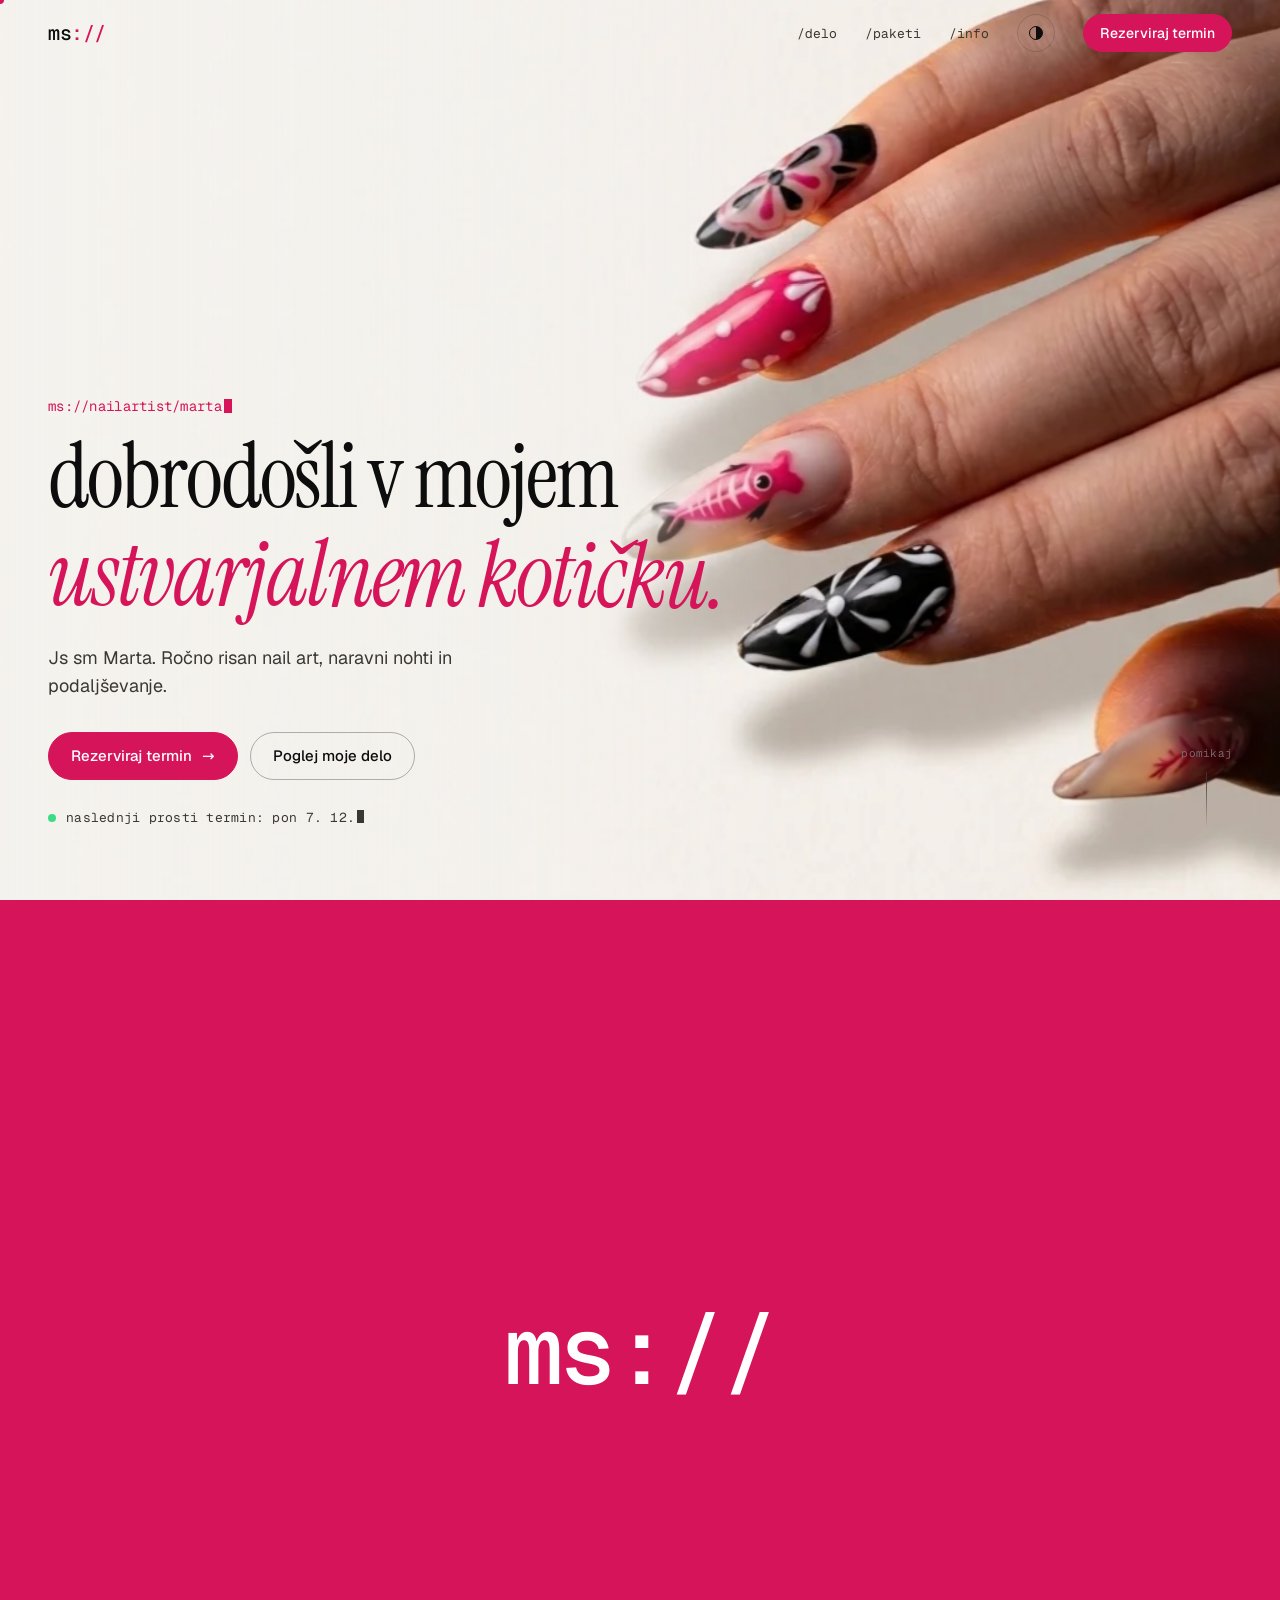
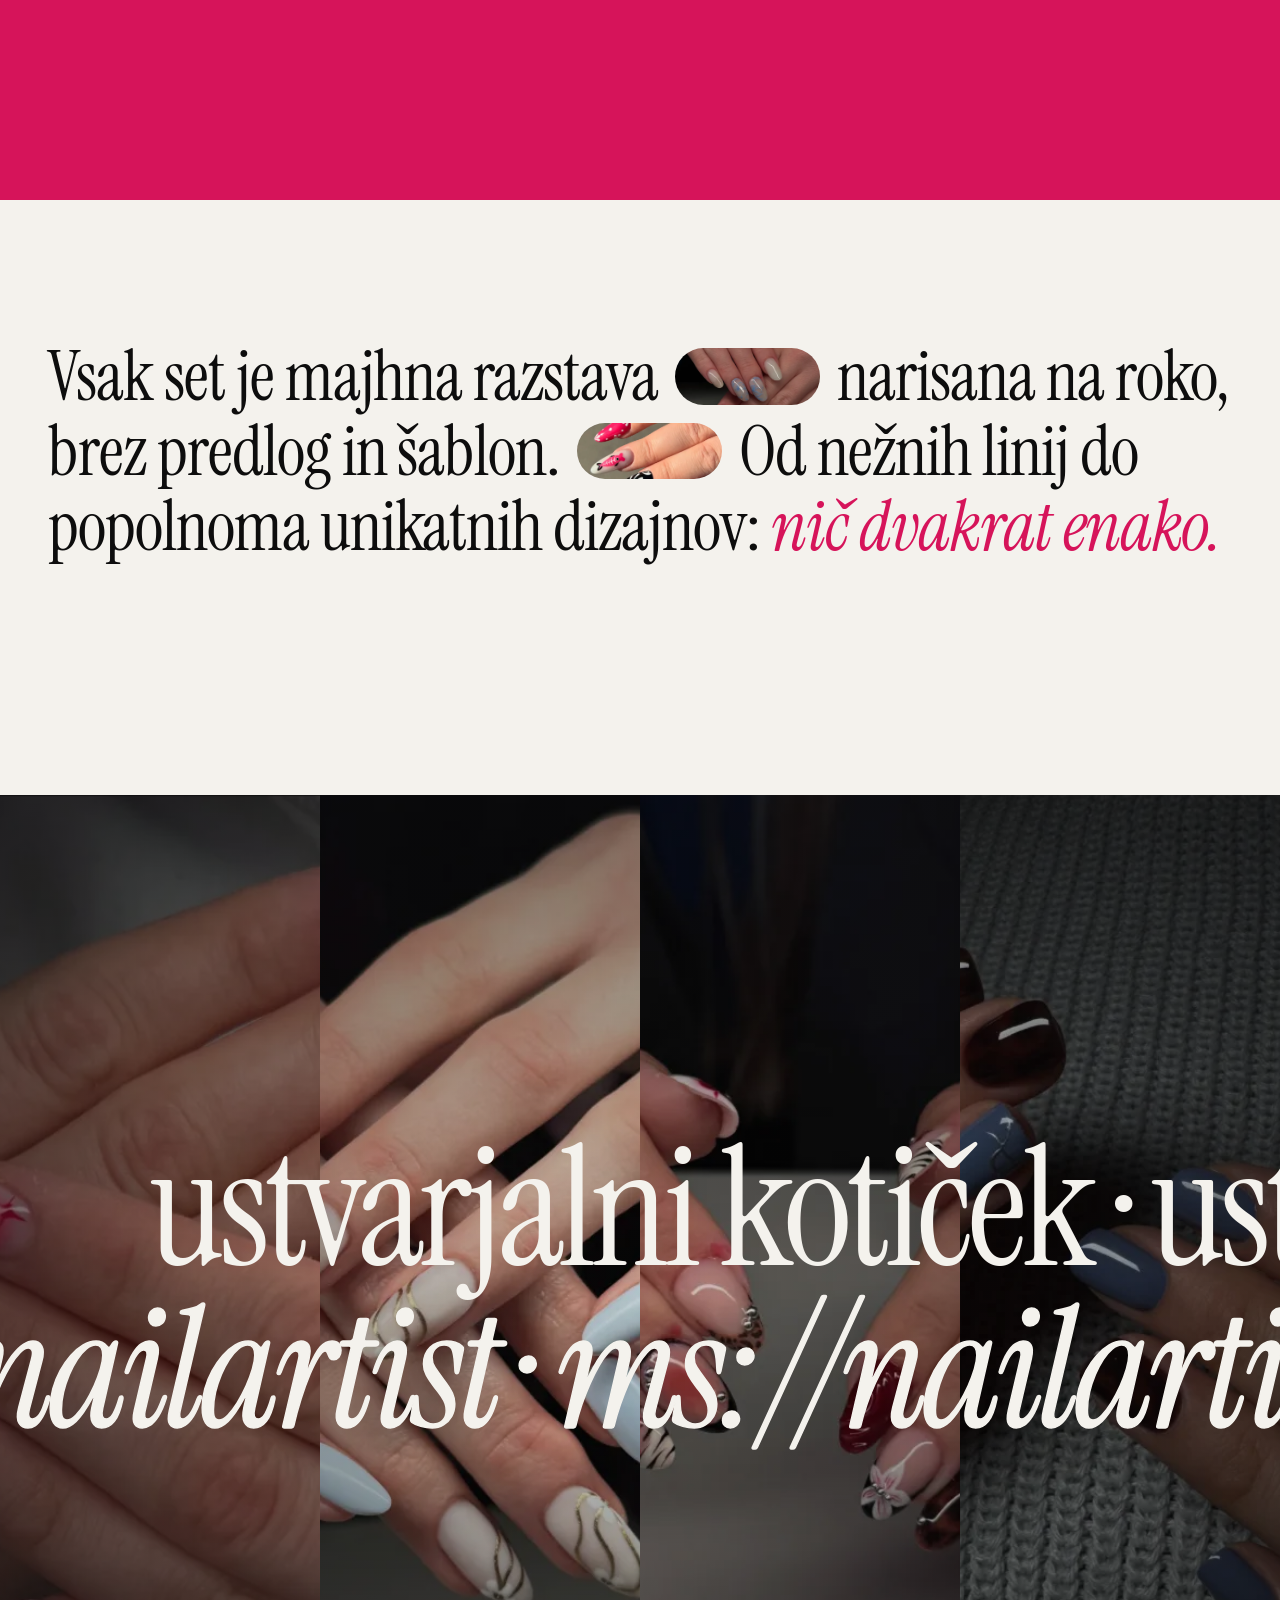
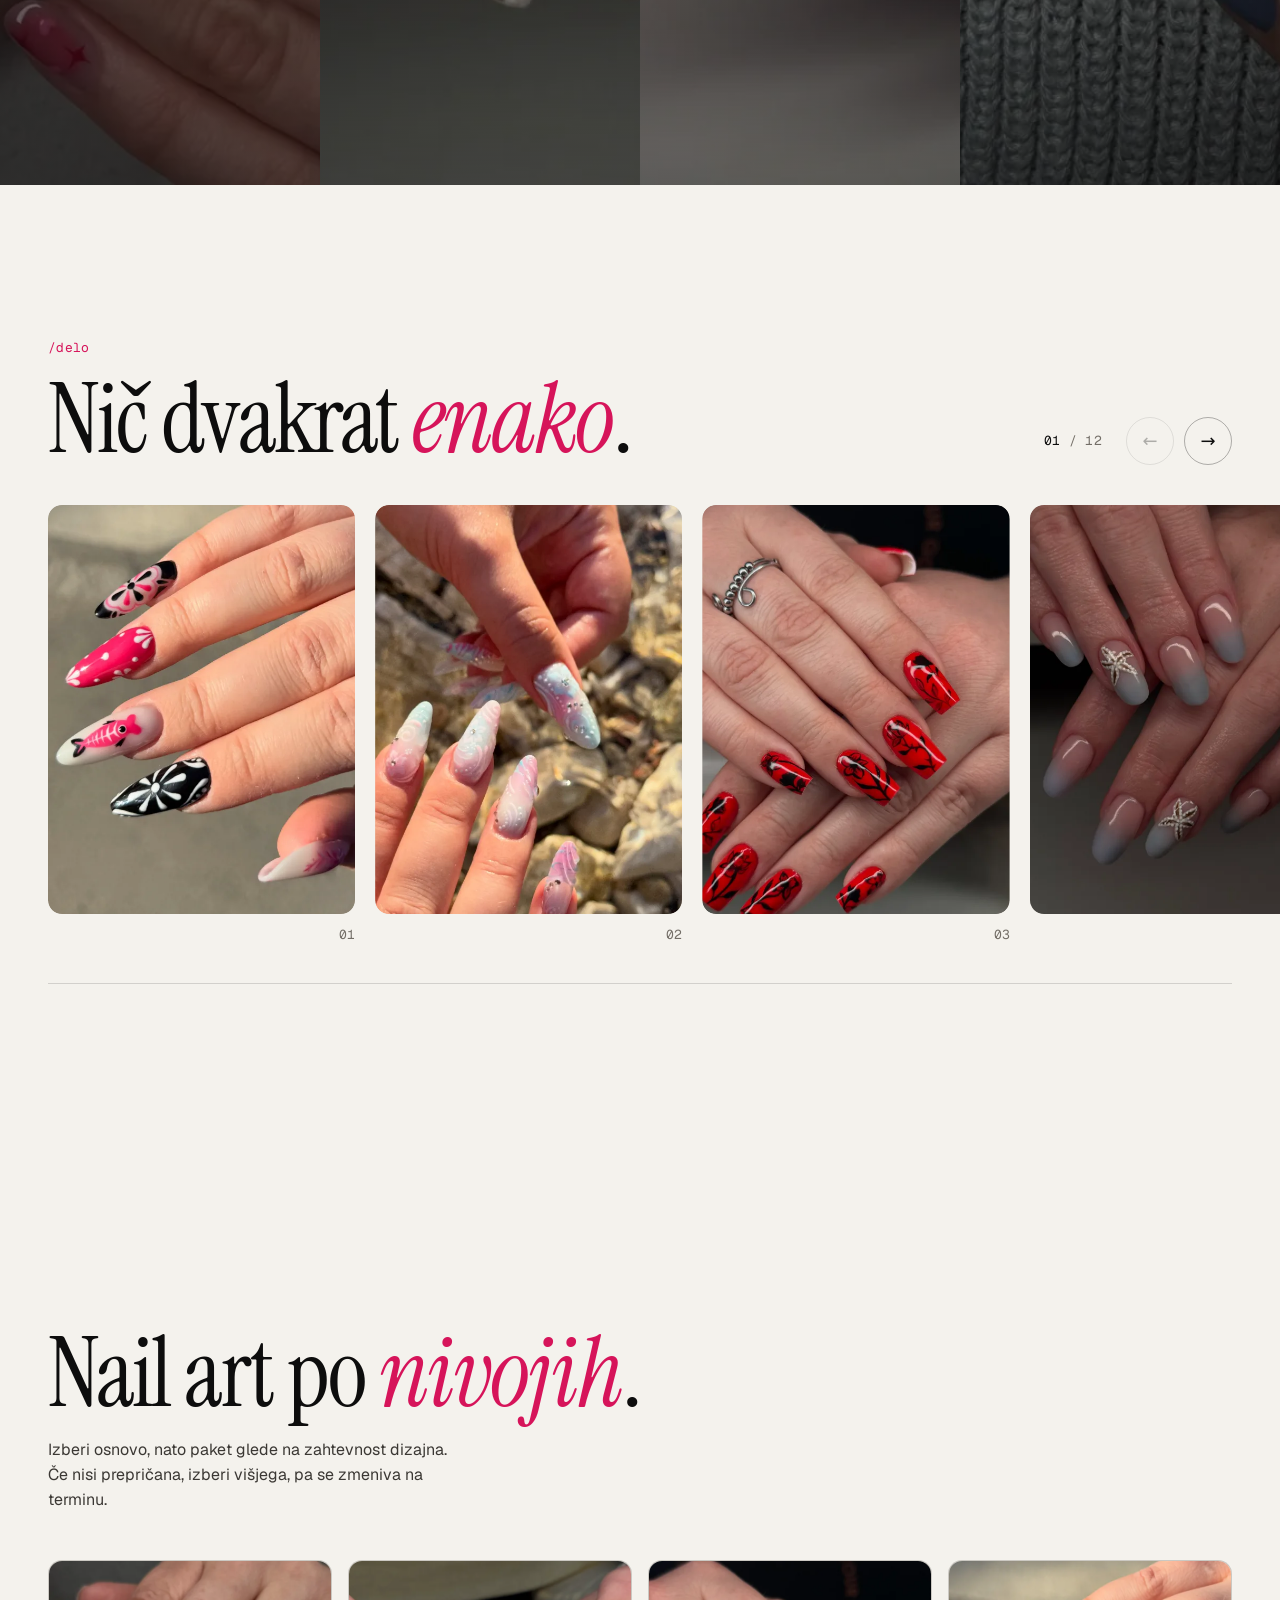
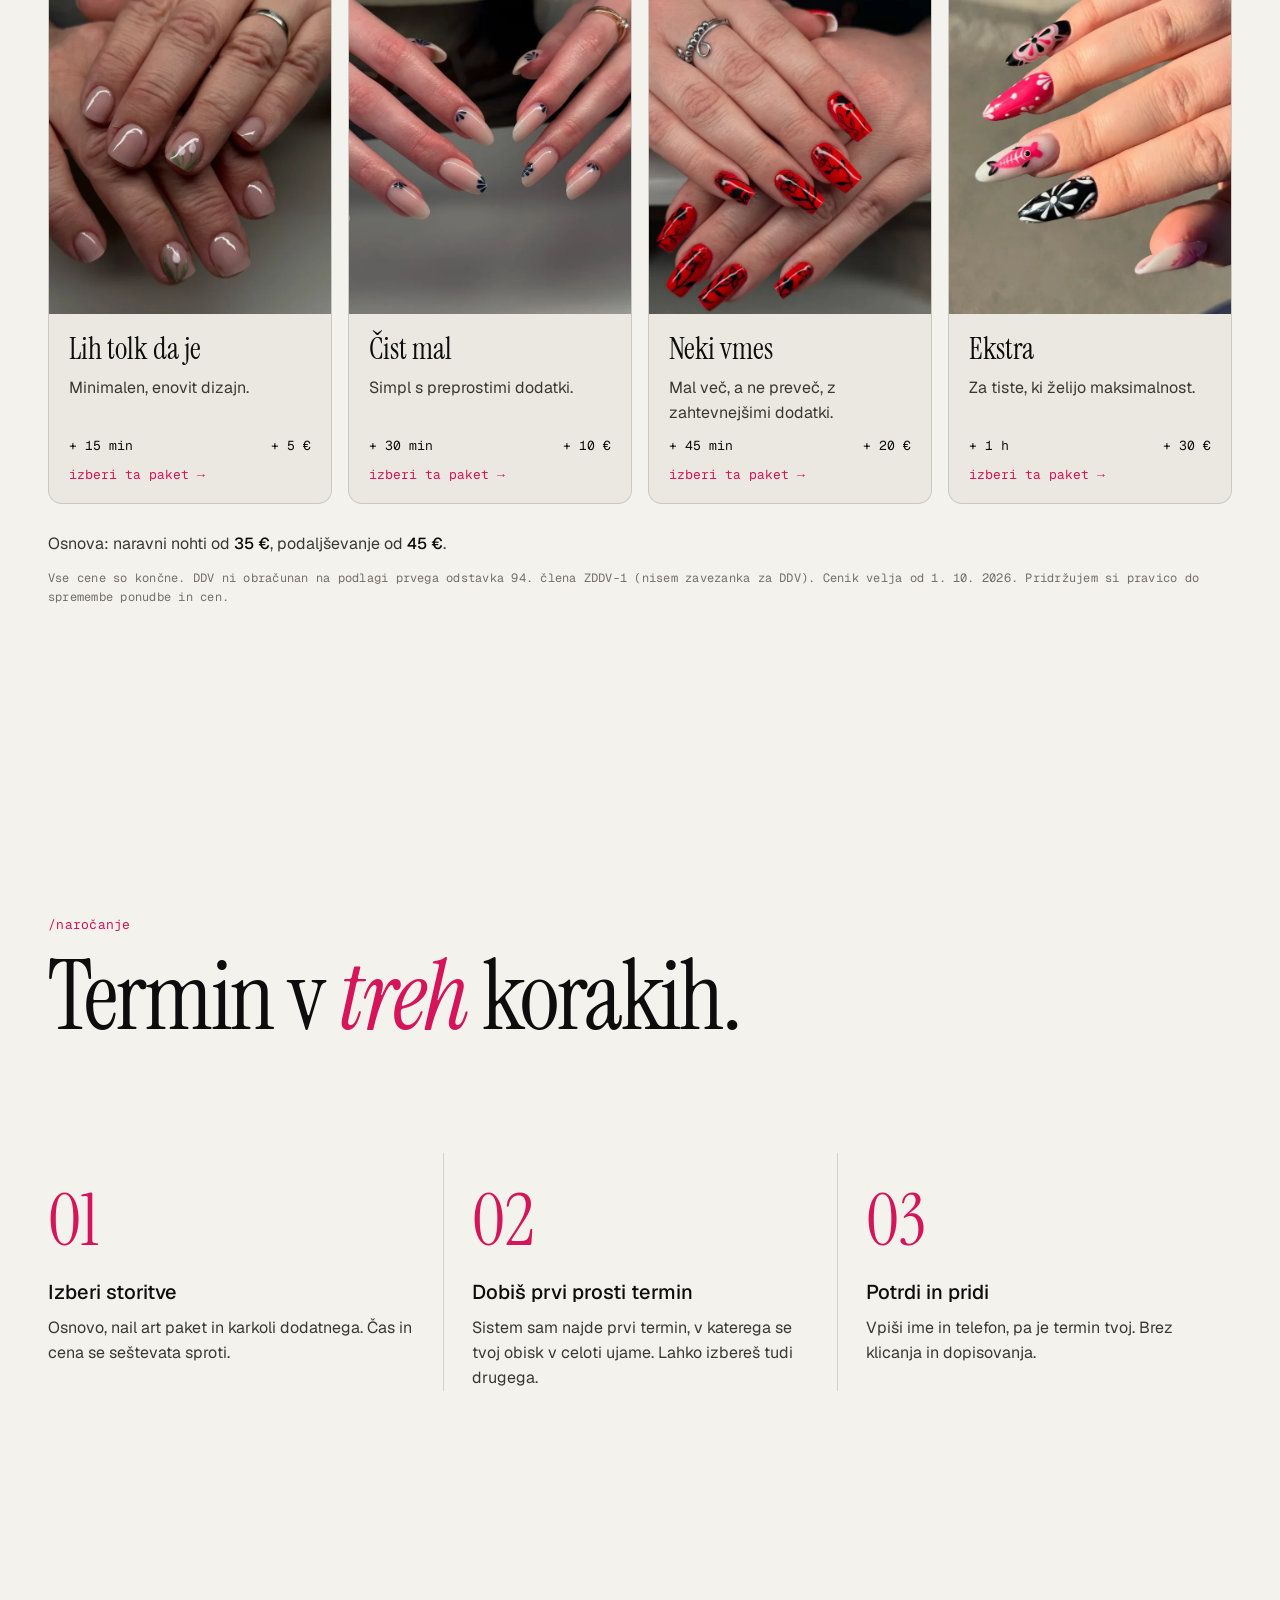
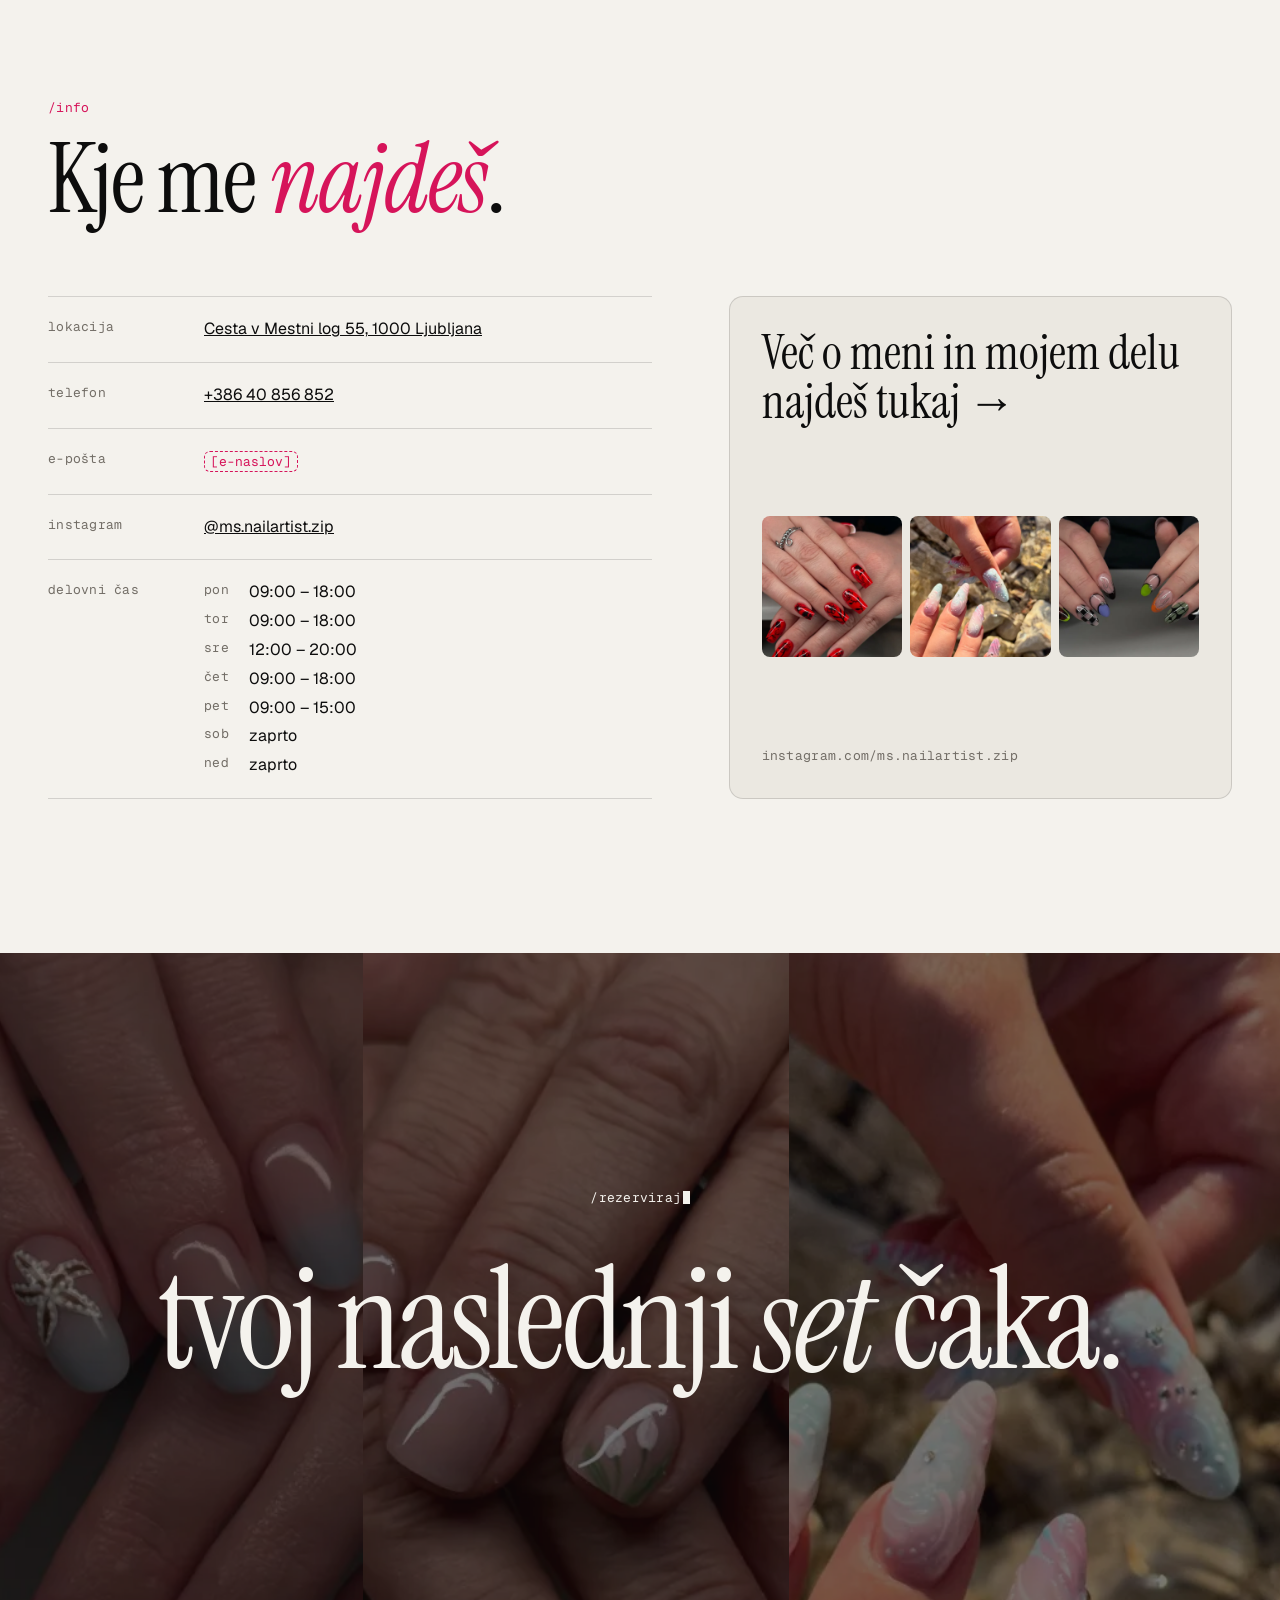
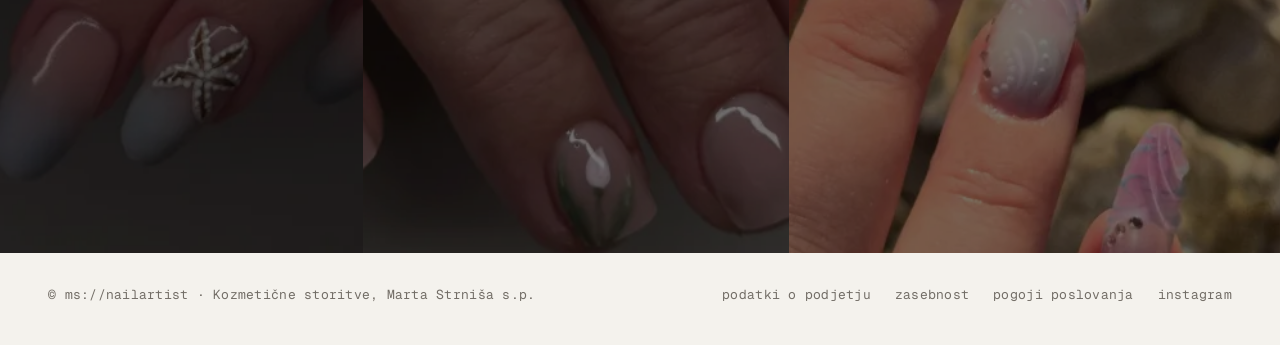
==== index.html @ 8dc15e85 "Static preview of the ms://nailartist site Look-only build for showing the site: the browser compute" ====
<!doctype html>
<html lang="sl">
<head>
  <meta charset="utf-8">
  <meta name="robots" content="noindex">
  <meta name="viewport" content="width=device-width, initial-scale=1">
  <title>ms://nailartist · Marta, nail art</title>
  <meta name="description" content="Ročno risan nail art, naravni nohti in podaljševanje. Rezerviraj termin na spletu, prvi prosti termin najdeš v nekaj klikih.">
  <meta property="og:title" content="ms://nailartist">
  <meta property="og:description" content="Dobrodošli v mojem ustvarjalnem kotičku. Rezerviraj termin na spletu.">
  <meta property="og:image" content="/media/hero.jpg">
  <link rel="icon" href="data:image/svg+xml,%3Csvg xmlns='http://www.w3.org/2000/svg' viewBox='0 0 32 32'%3E%3Crect width='32' height='32' rx='16' fill='%230a0a0b'/%3E%3Ctext x='16' y='21' font-family='monospace' font-size='12' fill='%23f2eee9' text-anchor='middle'%3Ems:/%3C/text%3E%3C/svg%3E">
  <script src="/motion.js"></script>
  <link rel="stylesheet" href="/fonts/fonts.css">
  <link rel="preload" as="image" href="/media/hero.webp" imagesrcset="/media/hero-m.webp 900w, /media/hero.webp 1920w" imagesizes="100vw">
  <link rel="stylesheet" href="/styles.css">
  <link rel="stylesheet" href="/home.css">
</head>
<body class="home">
  <div class="intro" aria-hidden="true">
    <div class="intro-panel top"></div>
    <div class="intro-panel bottom"></div>
    <div class="intro-body mono">
      <p class="intro-file">ms.nailartist<span>.zip</span></p>
      <ol class="intro-log"></ol>
      <div class="intro-bar"><i></i></div>
      <p class="intro-pct"><span>000</span>%</p>
    </div>
  </div>

  <header class="site-header">
    <a class="logo" href="/">ms<span>://</span></a>
    <nav class="nav" aria-label="Glavna navigacija">
      <a href="#delo">/delo</a>
      <a href="#paketi">/paketi</a>
      <a href="#info">/info</a>

      <button class="theme-toggle" type="button" aria-pressed="false"><i></i></button>
      <a class="btn btn-pink btn-sm" href="/narocanje.html" data-cursor="rezerviraj">Rezerviraj termin</a>
    </nav>
  </header>

  <main>
    <section class="hero" id="top">
      <div class="hero-media">
        <img class="hero-video hero-dark" src="/media/hero.webp" srcset="/media/hero-m.webp 900w, /media/hero.webp 1920w" sizes="100vw" alt="Ročno poslikani nohti: roza ribica, cvetovi in pike">
        <img class="hero-video hero-light" src="/media/hero-paper.webp" srcset="/media/hero-paper-m.webp 900w, /media/hero-paper.webp 1376w" sizes="100vw" alt="Ročno poslikani nohti: roza ribica, cvetovi in pike">
      </div>
      <div class="hero-copy">
        <p class="path mono" data-type="ms://nailartist/marta"><span class="typed">ms://nailartist/marta</span><span class="caret"></span></p>
        <h1 class="hero-title"><span class="ht-line">dobrodošli v mojem</span> <span class="ht-line"><em>ustvarjalnem kotičku.</em></span></h1>
        <p class="sub">Js sm Marta. Ročno risan nail art, naravni nohti in podaljševanje.</p>
        <div class="hero-actions">
          <a class="btn btn-pink magnetic" href="/narocanje.html" data-cursor="rezerviraj">Rezerviraj termin <span class="arrow">→</span></a>
          <a class="btn" href="#delo">Poglej moje delo</a>
        </div>
        <p class="next-slot mono" hidden><span class="dot"></span><span class="next-slot-text"></span></p>
      </div>
      <div class="hero-scroll mono" aria-hidden="true"><span>pomikaj</span><i></i></div>
    </section>

    <section class="manifesto" aria-label="O meni">
      <p class="manifesto-text">
        Vsak set je majhna razstava
        <span class="pill"><img src="/img/nezna_dusa.webp" alt=""></span>
        narisana na roko, brez predlog in šablon.
        <span class="pill"><img src="/img/portugalske_ploscice.webp" alt=""></span>
        Od nežnih linij do popolnoma unikatnih dizajnov:
        <em>nič dvakrat enako.</em>
      </p>
    </section>

    <section class="interlude" aria-hidden="true">
      <div class="interlude-media"><img src="/img/valentinckoti.webp" alt="" loading="lazy" decoding="async"><img src="/img/spomladanski.webp" alt="" loading="lazy" decoding="async"><img src="/img/late_springbreak.webp" alt="" loading="lazy" decoding="async"><img src="/img/tortie_moment.webp" alt="" loading="lazy" decoding="async"><img src="/img/hitri_nohtki.webp" alt="" loading="lazy" decoding="async"></div>
      <div class="interlude-rows">
        <p class="row r1">ustvarjalni kotiček · ustvarjalni kotiček · ustvarjalni kotiček ·</p>
        <p class="row r2"><em>ms://nailartist · ms://nailartist · ms://nailartist ·</em></p>
      </div>
    </section>

    <section class="work" id="delo">
      <div class="work-pin">
        <div class="work-head">
          <div>
            <span class="eyebrow mono">/delo</span>
            <h2 class="split">Nič dvakrat <em>enako</em>.</h2>
          </div>
          <div class="work-nav">
            <p class="mono work-count"><span class="wc-now">01</span> / <span class="wc-all">00</span></p>
            <button class="work-btn" type="button" data-dir="-1" aria-label="Prejšnja slika">←</button>
            <button class="work-btn" type="button" data-dir="1" aria-label="Naslednja slika">→</button>
          </div>
        </div>
        <div class="work-track" data-cursor="povleci"></div>
        <div class="work-progress"><i></i></div>
      </div>
    </section>

    <section class="levels" id="paketi">
      <div class="levels-pin">
        <div class="levels-head">
          <span class="eyebrow mono">/paketi</span>
          <h2 class="split">Nail art po <em>nivojih</em>.</h2>
          <p class="levels-intro">Izberi osnovo, nato paket glede na zahtevnost dizajna. Če nisi prepričana, izberi višjega, pa se zmeniva na terminu.</p>
        </div>
        <ol class="levels-list"></ol>
        <p class="base-line"></p>
      </div>
    </section>

    <section class="steps-wrap" id="kako">
      <div class="section-head">
        <div>
          <span class="eyebrow mono">/naročanje</span>
          <h2 class="split">Termin v <em>treh</em> korakih.</h2>
        </div>
      </div>
      <svg class="steps-line" viewBox="0 0 1000 40" preserveAspectRatio="none" aria-hidden="true"><path pathLength="1" d="M0 20 C 160 0, 340 40, 500 20 S 840 0, 1000 20" /></svg>
      <div class="steps">
        <div class="step"><span class="num">01</span><h3>Izberi storitve</h3><p>Osnovo, nail art paket in karkoli dodatnega. Čas in cena se seštevata sproti.</p></div>
        <div class="step"><span class="num">02</span><h3>Dobiš prvi prosti termin</h3><p>Sistem sam najde prvi termin, v katerega se tvoj obisk v celoti ujame. Lahko izbereš tudi drugega.</p></div>
        <div class="step"><span class="num">03</span><h3>Potrdi in pridi</h3><p>Vpiši ime in telefon, pa je termin tvoj. Brez klicanja in dopisovanja.</p></div>
      </div>
    </section>

    <section class="info" id="info">
      <div class="section-head">
        <div>
          <span class="eyebrow mono">/info</span>
          <h2 class="split">Kje me <em>najdeš</em>.</h2>
        </div>
      </div>
      <div class="info-grid">
        <ul class="info-list">
          <li><span class="k mono">lokacija</span><a href="https://www.google.com/maps/search/?api=1&amp;query=Cesta+v+Mestni+log+55%2C+1000+Ljubljana" target="_blank" rel="noopener">Cesta v Mestni log 55, 1000 Ljubljana</a></li>
          <li><span class="k mono">telefon</span><span><a href="tel:+38640856852">+386 40 856 852</a></span></li>
          <li><span class="k mono">e-pošta</span><span><span class="todo">[e-naslov]</span></span></li>
          <li><span class="k mono">instagram</span><a href="https://www.instagram.com/ms.nailartist.zip/" target="_blank" rel="noopener">@ms.nailartist.zip</a></li>
          <li><span class="k mono">delovni čas</span><dl class="hours"></dl></li>
        </ul>
        <a class="ig-card" href="https://www.instagram.com/ms.nailartist.zip/" target="_blank" rel="noopener" data-cursor="instagram">
          <span class="serif">Več o meni in mojem delu najdeš tukaj →</span>
          <span class="ig-thumbs">
            <img src="/img/black_veil_brides.webp" alt="" loading="lazy">
            <img src="/img/summer_barbie_coded.webp" alt="" loading="lazy">
            <img src="/img/hitri_nohtki.webp" alt="" loading="lazy">
          </span>
          <span class="mono muted">instagram.com/ms.nailartist.zip</span>
        </a>
      </div>
    </section>

    <section class="cta">
      <div class="cta-media" aria-hidden="true"><img src="/img/morske_zvezdice.webp" alt="" loading="lazy" decoding="async"><img src="/img/tulipani.webp" alt="" loading="lazy" decoding="async"><img src="/img/summer_barbie_coded.webp" alt="" loading="lazy" decoding="async"></div>
      <div class="cta-body">
        <span class="eyebrow mono">/rezerviraj</span>
        <p class="cta-title"><span>tvoj naslednji</span> <em>set</em> <span>čaka.</span></p>
        <a class="cta-orb magnetic" href="/narocanje.html" data-cursor="rezerviraj"><span>Rezerviraj<br>termin</span></a>
      </div>
    </section>
  </main>

  <footer class="mono">
    <span>© ms://nailartist · Kozmetične storitve, Marta Strniša s.p.</span>
    <nav aria-label="Noga">
      <a href="/pogoji.html#podjetje">podatki o podjetju</a>
      <a href="/zasebnost.html">zasebnost</a>
      <a href="/pogoji.html">pogoji poslovanja</a>
      <a href="https://www.instagram.com/ms.nailartist.zip/" target="_blank" rel="noopener">instagram</a>
    </nav>
  </footer>

  <div class="wipe" aria-hidden="true"><span>ms://</span></div>
  <div class="cursor" aria-hidden="true"><div class="cursor-dot"></div><div class="cursor-ring"><b></b></div></div>

  <script src="/vendor/gsap.min.js" defer></script>
  <script src="/vendor/ScrollTrigger.min.js" defer></script>
  <script src="/vendor/SplitText.min.js" defer></script>
  <script src="/vendor/lenis.min.js" defer></script>
  <script src="/slots.js" defer></script>
  <script src="/demo-api.js" defer></script>
  <script src="/main.js" defer></script>
  <script src="/home.js" defer></script>
</body>
</html>
---- fonts/fonts.css ----
/* Self-hosted copies of Google Fonts (SIL OFL 1.1, licences in this folder); latin + latin-ext only. */
/* latin-ext */
@font-face {
  font-family: 'Geist';
  font-style: normal;
  font-weight: 400;
  font-display: swap;
  src: url(/fonts/geist-normal-latin-ext-0.woff2) format('woff2');
  unicode-range: U+0100-02BA, U+02BD-02C5, U+02C7-02CC, U+02CE-02D7, U+02DD-02FF, U+0304, U+0308, U+0329, U+1D00-1DBF, U+1E00-1E9F, U+1EF2-1EFF, U+2020, U+20A0-20AB, U+20AD-20C0, U+2113, U+2C60-2C7F, U+A720-A7FF;
}
/* latin */
@font-face {
  font-family: 'Geist';
  font-style: normal;
  font-weight: 400;
  font-display: swap;
  src: url(/fonts/geist-normal-latin-1.woff2) format('woff2');
  unicode-range: U+0000-00FF, U+0131, U+0152-0153, U+02BB-02BC, U+02C6, U+02DA, U+02DC, U+0304, U+0308, U+0329, U+2000-206F, U+20AC, U+2122, U+2191, U+2193, U+2212, U+2215, U+FEFF, U+FFFD;
}
/* latin-ext */
@font-face {
  font-family: 'Geist';
  font-style: normal;
  font-weight: 500;
  font-display: swap;
  src: url(/fonts/geist-normal-latin-ext-0.woff2) format('woff2');
  unicode-range: U+0100-02BA, U+02BD-02C5, U+02C7-02CC, U+02CE-02D7, U+02DD-02FF, U+0304, U+0308, U+0329, U+1D00-1DBF, U+1E00-1E9F, U+1EF2-1EFF, U+2020, U+20A0-20AB, U+20AD-20C0, U+2113, U+2C60-2C7F, U+A720-A7FF;
}
/* latin */
@font-face {
  font-family: 'Geist';
  font-style: normal;
  font-weight: 500;
  font-display: swap;
  src: url(/fonts/geist-normal-latin-1.woff2) format('woff2');
  unicode-range: U+0000-00FF, U+0131, U+0152-0153, U+02BB-02BC, U+02C6, U+02DA, U+02DC, U+0304, U+0308, U+0329, U+2000-206F, U+20AC, U+2122, U+2191, U+2193, U+2212, U+2215, U+FEFF, U+FFFD;
}
/* latin-ext */
@font-face {
  font-family: 'Geist Mono';
  font-style: normal;
  font-weight: 400;
  font-display: swap;
  src: url(/fonts/geist-mono-normal-latin-ext-2.woff2) format('woff2');
  unicode-range: U+0100-02BA, U+02BD-02C5, U+02C7-02CC, U+02CE-02D7, U+02DD-02FF, U+0304, U+0308, U+0329, U+1D00-1DBF, U+1E00-1E9F, U+1EF2-1EFF, U+2020, U+20A0-20AB, U+20AD-20C0, U+2113, U+2C60-2C7F, U+A720-A7FF;
}
/* latin */
@font-face {
  font-family: 'Geist Mono';
  font-style: normal;
  font-weight: 400;
  font-display: swap;
  src: url(/fonts/geist-mono-normal-latin-3.woff2) format('woff2');
  unicode-range: U+0000-00FF, U+0131, U+0152-0153, U+02BB-02BC, U+02C6, U+02DA, U+02DC, U+0304, U+0308, U+0329, U+2000-206F, U+20AC, U+2122, U+2191, U+2193, U+2212, U+2215, U+FEFF, U+FFFD;
}
/* latin-ext */
@font-face {
  font-family: 'Geist Mono';
  font-style: normal;
  font-weight: 500;
  font-display: swap;
  src: url(/fonts/geist-mono-normal-latin-ext-2.woff2) format('woff2');
  unicode-range: U+0100-02BA, U+02BD-02C5, U+02C7-02CC, U+02CE-02D7, U+02DD-02FF, U+0304, U+0308, U+0329, U+1D00-1DBF, U+1E00-1E9F, U+1EF2-1EFF, U+2020, U+20A0-20AB, U+20AD-20C0, U+2113, U+2C60-2C7F, U+A720-A7FF;
}
/* latin */
@font-face {
  font-family: 'Geist Mono';
  font-style: normal;
  font-weight: 500;
  font-display: swap;
  src: url(/fonts/geist-mono-normal-latin-3.woff2) format('woff2');
  unicode-range: U+0000-00FF, U+0131, U+0152-0153, U+02BB-02BC, U+02C6, U+02DA, U+02DC, U+0304, U+0308, U+0329, U+2000-206F, U+20AC, U+2122, U+2191, U+2193, U+2212, U+2215, U+FEFF, U+FFFD;
}
/* latin-ext */
@font-face {
  font-family: 'Instrument Serif';
  font-style: italic;
  font-weight: 400;
  font-display: swap;
  src: url(/fonts/instrument-serif-italic-latin-ext-4.woff2) format('woff2');
  unicode-range: U+0100-02BA, U+02BD-02C5, U+02C7-02CC, U+02CE-02D7, U+02DD-02FF, U+0304, U+0308, U+0329, U+1D00-1DBF, U+1E00-1E9F, U+1EF2-1EFF, U+2020, U+20A0-20AB, U+20AD-20C0, U+2113, U+2C60-2C7F, U+A720-A7FF;
}
/* latin */
@font-face {
  font-family: 'Instrument Serif';
  font-style: italic;
  font-weight: 400;
  font-display: swap;
  src: url(/fonts/instrument-serif-italic-latin-5.woff2) format('woff2');
  unicode-range: U+0000-00FF, U+0131, U+0152-0153, U+02BB-02BC, U+02C6, U+02DA, U+02DC, U+0304, U+0308, U+0329, U+2000-206F, U+20AC, U+2122, U+2191, U+2193, U+2212, U+2215, U+FEFF, U+FFFD;
}
/* latin-ext */
@font-face {
  font-family: 'Instrument Serif';
  font-style: normal;
  font-weight: 400;
  font-display: swap;
  src: url(/fonts/instrument-serif-normal-latin-ext-6.woff2) format('woff2');
  unicode-range: U+0100-02BA, U+02BD-02C5, U+02C7-02CC, U+02CE-02D7, U+02DD-02FF, U+0304, U+0308, U+0329, U+1D00-1DBF, U+1E00-1E9F, U+1EF2-1EFF, U+2020, U+20A0-20AB, U+20AD-20C0, U+2113, U+2C60-2C7F, U+A720-A7FF;
}
/* latin */
@font-face {
  font-family: 'Instrument Serif';
  font-style: normal;
  font-weight: 400;
  font-display: swap;
  src: url(/fonts/instrument-serif-normal-latin-7.woff2) format('woff2');
  unicode-range: U+0000-00FF, U+0131, U+0152-0153, U+02BB-02BC, U+02C6, U+02DA, U+02DC, U+0304, U+0308, U+0329, U+2000-206F, U+20AC, U+2122, U+2191, U+2193, U+2212, U+2215, U+FEFF, U+FFFD;
}
---- styles.css ----
:root {
  --bg: #0a0a0b;
  --bg-2: #121214;
  --bg-3: #1a1a1d;
  --ink: #f2eee9;
  --ink-2: #b9b4ae;
  --ink-3: #7d7873;
  --line: rgba(242, 238, 233, 0.12);
  --line-2: rgba(242, 238, 233, 0.22);
  --pink: #ff3d7f;
  --pink-ink: #1a0510;
  --ease: cubic-bezier(0.2, 0.7, 0.1, 1);
  --serif: 'Instrument Serif', Georgia, serif;
  --sans: 'Geist', system-ui, sans-serif;
  --mono: 'Geist Mono', ui-monospace, monospace;
  --gutter: clamp(16px, 4vw, 48px);
  --radius: 14px;
  color-scheme: dark;
}
:root[data-theme='light'] {
  --bg: #f4f2ed;
  --bg-2: #ebe8e1;
  --bg-3: #e1ddd4;
  --ink: #0d0d0d;
  --ink-2: #3b3834;
  --ink-3: #736e67;
  --line: rgba(13, 13, 13, 0.14);
  --line-2: rgba(13, 13, 13, 0.3);
  --pink: #d6145a;
  --pink-ink: #ffffff;
  --danger: #b3261e;
  color-scheme: light;
}

*, *::before, *::after { box-sizing: border-box; }
html { -webkit-text-size-adjust: 100%; }
body {
  margin: 0;
  background: var(--bg);
  color: var(--ink);
  font: 400 16px/1.55 var(--sans);
  -webkit-font-smoothing: antialiased;
  overflow-x: hidden;
}
img { display: block; max-width: 100%; }
a { color: inherit; }
button { font: inherit; color: inherit; }
::selection { background: var(--pink); color: var(--pink-ink); }
:focus-visible { outline: 2px solid var(--pink); outline-offset: 3px; border-radius: 6px; }

.mono { font-family: var(--mono); font-size: 13px; letter-spacing: 0.02em; }
.serif { font-family: var(--serif); font-weight: 400; }
.muted { color: var(--ink-3); }
.visually-hidden { position: absolute; width: 1px; height: 1px; overflow: hidden; clip: rect(0 0 0 0); white-space: nowrap; }

/* header */
.site-header {
  position: fixed; inset: 0 0 auto 0; z-index: 50;
  display: flex; align-items: center; justify-content: space-between; gap: 16px;
  padding: 14px var(--gutter);
  transition: background 0.4s var(--ease), border-color 0.4s var(--ease), transform 0.5s var(--ease);
  border-bottom: 1px solid transparent;
}
.site-header.tuck { transform: translateY(-100%); }
.site-header.scrolled { background: rgba(10, 10, 11, 0.78); backdrop-filter: blur(14px); -webkit-backdrop-filter: blur(14px); border-color: var(--line); }
.logo { font: 500 20px/1 var(--mono); text-decoration: none; letter-spacing: -0.02em; }
.logo span { color: var(--pink); }
.nav { display: flex; align-items: center; gap: 28px; }
.nav a:not(.btn) { font: 13px var(--mono); text-decoration: none; color: var(--ink-2); transition: color 0.2s; }
.nav a:not(.btn):hover { color: var(--ink); }
@media (max-width: 760px) { .nav { gap: 10px; } .nav a:not(.btn) { display: none; } }
@media (max-width: 380px) { .nav { gap: 6px; } .site-header .btn-sm { padding: 0 12px; } }

/* buttons */
.btn {
  --h: 48px;
  display: inline-flex; align-items: center; justify-content: center; gap: 10px;
  height: var(--h); padding: 0 22px; border-radius: 999px;
  font: 500 15px var(--sans); text-decoration: none; cursor: pointer;
  border: 1px solid var(--line-2); background: transparent;
  transition: transform 0.25s var(--ease), background 0.25s, color 0.25s, border-color 0.25s, opacity 0.25s;
}
.btn:hover { border-color: var(--ink); }
.btn:active { transform: scale(0.97); }
.btn-pink { background: var(--pink); color: var(--pink-ink); border-color: var(--pink); }
.btn-pink:hover { background: #ff5a93; border-color: #ff5a93; }
.btn-sm { --h: 38px; padding: 0 16px; font-size: 14px; }
.btn .arrow { transition: transform 0.3s var(--ease); }
.btn:hover .arrow { transform: translateX(4px); }
.btn[disabled] { opacity: 0.35; cursor: not-allowed; transform: none; }

footer { display: flex; flex-wrap: wrap; justify-content: space-between; gap: 16px; padding: 32px var(--gutter) 40px; color: var(--ink-3); }
footer a { text-decoration: none; }
footer a:hover { color: var(--ink); }
footer nav { display: flex; gap: 24px; }

/* booking */
.book { padding: 104px var(--gutter) 120px; max-width: 1280px; margin: 0 auto; }
.book-top { display: flex; flex-wrap: wrap; align-items: end; justify-content: space-between; gap: 20px; margin-bottom: 40px; }
.book-top h1 { margin: 0; font: 400 clamp(44px, 7vw, 88px)/0.95 var(--serif); letter-spacing: -0.02em; }
.stepper { display: flex; gap: 6px; list-style: none; margin: 0; padding: 0; }
.stepper li { padding: 7px 12px; border-radius: 999px; border: 1px solid var(--line); color: var(--ink-3); transition: all 0.4s var(--ease); }
.stepper li.on { border-color: var(--pink); color: var(--ink); }
.stepper li.done { color: var(--ink-2); }
.book-grid { display: grid; grid-template-columns: minmax(0, 1fr) 380px; gap: 32px; align-items: start; }
#pane { min-width: 0; }
@media (max-width: 960px) { .book-grid { grid-template-columns: 1fr; } }

.pane { animation: paneIn 0.6s var(--ease); }
@keyframes paneIn { from { opacity: 0; transform: translateY(16px); } }
.notice { margin: 0 0 24px; padding: 12px 16px; border-radius: 10px; border: 1px dashed var(--line-2); color: var(--ink-2); }
.error { margin: 0 0 20px; padding: 12px 16px; border-radius: 10px; background: rgba(255,61,127,0.12); border: 1px solid rgba(255,61,127,0.4); }

.cat { padding: 28px 0; border-top: 1px solid var(--line); }
.cat h2 { margin: 0; font: 400 32px/1.1 var(--serif); }
.cat .note { margin: 4px 0 16px; color: var(--ink-3); font-size: 14px; }
.field .hint { margin: 6px 0 0; color: var(--ink-3); font-size: 13px; }
.fees { list-style: none; margin: 12px 0 0; padding: 0; }
.fees li { display: flex; justify-content: space-between; gap: 16px; padding: 12px 0; border-top: 1px solid var(--line); }
.price-note { margin: 40px 0 0; color: var(--ink-3); font-size: 12px; line-height: 1.6; }
.svc-list { display: grid; gap: 8px; margin: 0; padding: 0; list-style: none; }
.svc {
  width: 100%; display: grid; grid-template-columns: 22px 1fr auto; align-items: center; gap: 16px;
  padding: 16px 18px; border-radius: 12px; border: 1px solid var(--line); background: var(--bg-2);
  text-align: left; cursor: pointer;
  transition: border-color 0.25s, background 0.25s, transform 0.2s var(--ease);
}
.svc:hover { border-color: var(--line-2); }
.svc:active { transform: scale(0.99); }
.svc[aria-pressed='true'] { border-color: var(--pink); background: rgba(255,61,127,0.08); }
.svc .tick { width: 20px; height: 20px; border: 1.5px solid var(--line-2); border-radius: 50%; display: grid; place-items: center; transition: border-color 0.25s; }
.svc .tick.sq { border-radius: 6px; }
.svc .tick::after { content: ''; width: 10px; height: 10px; border-radius: inherit; background: var(--pink); transform: scale(0); transition: transform 0.35s var(--ease); }
.svc[aria-pressed='true'] .tick { border-color: var(--pink); }
.svc[aria-pressed='true'] .tick::after { transform: scale(1); }
.svc .name { font-weight: 500; }
.svc .desc { display: block; font-size: 14px; color: var(--ink-3); font-weight: 400; margin-top: 2px; }
.svc .meta { color: var(--ink-2); text-align: right; white-space: nowrap; }

.summary {
  position: sticky; top: 88px;
  border-radius: 18px; background: var(--bg-2); border: 1px solid var(--line); padding: 24px;
}
.summary h2 { margin: 0 0 4px; font: 400 30px/1.1 var(--serif); }
.summary .empty { margin: 16px 0 20px; color: var(--ink-3); }
.sum-list { list-style: none; margin: 16px 0 0; padding: 0; }
.sum-list li { display: grid; grid-template-columns: 1fr auto 28px; gap: 10px; align-items: start; padding: 12px 0; border-top: 1px solid var(--line); animation: itemIn 0.45s var(--ease); }
@keyframes itemIn { from { opacity: 0; transform: translateX(-10px); } }
.sum-list .m { color: var(--ink-3); display: block; font-size: 13px; }
.sum-list .x { width: 28px; height: 28px; border-radius: 50%; border: 0; background: transparent; color: var(--ink-3); cursor: pointer; }
.sum-list .x:hover { background: var(--bg-3); color: var(--ink); }
.sum-total { display: flex; justify-content: space-between; gap: 12px; padding: 16px 0 0; margin-top: 4px; border-top: 1px solid var(--line-2); font-weight: 500; }
.sum-slot { margin-top: 16px; padding: 14px 16px; border-radius: 12px; background: var(--bg-3); }
.sum-slot b { display: block; font-weight: 500; }
.summary .btn { width: 100%; margin-top: 20px; }
.summary .back { display: block; width: 100%; margin-top: 10px; padding: 8px; border: 0; background: none; color: var(--ink-3); cursor: pointer; }
.summary .back:hover { color: var(--ink); }
.consent { margin: 14px 0 0; font-size: 13px; color: var(--ink-3); }
.consent a { color: var(--ink-2); }

.summary .toggle { display: none; width: 100%; justify-content: space-between; align-items: center; padding: 0; border: 0; background: none; cursor: pointer; }
@media (max-width: 960px) {
  .summary { position: fixed; inset: auto 0 0 0; top: auto; z-index: 40; border-radius: 18px 18px 0 0; padding: 16px var(--gutter) calc(16px + env(safe-area-inset-bottom)); max-height: 80vh; overflow-y: auto; box-shadow: 0 -20px 40px rgba(0,0,0,0.5); }
  .summary:not(.open) .sum-list, .summary:not(.open) .empty, .summary:not(.open) h2 { display: none; }
  .summary .toggle { display: flex; }
  .summary .toggle { min-height: 44px; }
  .summary .back { min-height: 44px; }
  .first-slot .btn-sm { height: 44px; }
}

.first-slot { padding: 32px; border-radius: 18px; border: 1px solid var(--pink); background: linear-gradient(135deg, rgba(255,61,127,0.14), transparent 60%); }
.first-slot .when { margin: 10px 0 0; font: 400 clamp(34px, 5vw, 56px)/1.02 var(--serif); }
.days { display: flex; gap: 8px; overflow-x: auto; padding: 4px 2px 12px; margin: 16px 0 8px; scrollbar-width: thin; }
.day { flex: 0 0 auto; min-width: 76px; padding: 10px 12px; border-radius: 12px; border: 1px solid var(--line); background: var(--bg-2); cursor: pointer; text-align: center; transition: border-color 0.25s, background 0.25s; }
.day b { display: block; font: 400 26px/1.1 var(--serif); }
.day[aria-pressed='true'] { border-color: var(--pink); background: rgba(255,61,127,0.08); }
.times { display: grid; grid-template-columns: repeat(auto-fill, minmax(84px, 1fr)); gap: 8px; }
.time { padding: 12px 0; border-radius: 10px; border: 1px solid var(--line); background: var(--bg-2); cursor: pointer; font: 14px var(--mono); transition: border-color 0.2s, background 0.2s; }
.time:hover { border-color: var(--line-2); }
.time[aria-pressed='true'] { border-color: var(--pink); background: var(--pink); color: var(--pink-ink); }
.pick-head { margin: 40px 0 0; font: 400 28px/1.1 var(--serif); }

.form { display: grid; gap: 18px; max-width: 560px; }
.field label { display: block; margin-bottom: 8px; color: var(--ink-2); font-size: 14px; }
.field input, .field textarea {
  width: 100%; padding: 14px 16px; border-radius: 12px; border: 1px solid var(--line-2); background: var(--bg-2); color: var(--ink);
  font: 16px var(--sans); transition: border-color 0.2s;
}
.field input:focus, .field textarea:focus { outline: none; border-color: var(--pink); }
.field textarea { min-height: 110px; resize: vertical; }
.hp { position: absolute; left: -9999px; }

.done { text-align: left; max-width: 640px; }
.done h2 { margin: 0 0 16px; font: 400 clamp(56px, 9vw, 120px)/0.9 var(--serif); }
.done h2 em { color: var(--pink); }

/* terms */
.prose { max-width: 720px; margin: 0 auto; padding: 128px var(--gutter) 120px; }
.prose h1 { font: 400 clamp(44px, 7vw, 80px)/0.95 var(--serif); margin: 0 0 40px; }
.prose h2 { font: 400 32px/1.1 var(--serif); margin: 56px 0 12px; }
.facts { list-style: none; margin: 0; padding: 0; border-top: 1px solid var(--line); }
.prose .facts li { display: grid; grid-template-columns: 160px 1fr; gap: 16px; margin: 0; padding: 12px 0; border-bottom: 1px solid var(--line); color: var(--ink); }
.facts .k { color: var(--ink-3); }
@media (max-width: 560px) { .prose .facts li { grid-template-columns: 1fr; gap: 2px; } }
.todo { color: var(--pink); border: 1px dashed var(--pink); border-radius: 6px; padding: 1px 6px; font: 13px var(--mono); }
.prose h3 { font: 400 24px/1.15 var(--serif); margin: 36px 0 10px; }
.prose p, .prose li { color: var(--ink-2); }
.prose li { margin-bottom: 10px; }
.prose strong { color: var(--ink); font-weight: 500; }

.done .first-slot { display: grid; gap: 12px; margin: 0 0 24px; }
.done .first-slot .when { margin: 0; }

/* motion switch: html[data-motion] is set before first paint by motion.js */
.theme-toggle { display: inline-grid; place-items: center; width: 38px; height: 38px; padding: 0; border-radius: 50%; border: 1px solid var(--line); background: none; color: var(--ink); cursor: pointer; }
.theme-toggle:hover { border-color: var(--line-2); }
.theme-toggle i { width: 14px; height: 14px; border-radius: 50%; border: 1.5px solid currentColor; background: linear-gradient(90deg, currentColor 50%, transparent 50%); transition: transform 0.5s var(--ease); }
[data-theme='light'] .theme-toggle i { transform: rotate(180deg); }

/* page wipe between pages */
.wipe { position: fixed; inset: 0; z-index: 200; background: var(--pink); transform: translateY(100%); pointer-events: none; display: grid; place-items: center; }
.wipe span { font: 500 clamp(40px, 8vw, 96px)/1 var(--mono); color: var(--pink-ink); letter-spacing: -0.04em; }
.wipe.cover { transform: none; }

/* cursor */
.cursor { position: fixed; left: 0; top: 0; z-index: 150; pointer-events: none; display: none; }
.cursor-dot { position: absolute; width: 8px; height: 8px; margin: -4px 0 0 -4px; border-radius: 50%; background: var(--pink); }
.cursor-ring { position: absolute; width: 36px; height: 36px; margin: -18px 0 0 -18px; border-radius: 50%; border: 1px solid rgba(242,238,233,0.4); display: grid; place-items: center; transition: width 0.35s var(--ease), height 0.35s var(--ease), margin 0.35s var(--ease), background 0.35s, border-color 0.35s; }
.cursor-ring b { font: 500 11px var(--mono); color: var(--pink-ink); opacity: 0; transition: opacity 0.2s; }
.cursor.label .cursor-ring { width: 84px; height: 84px; margin: -42px 0 0 -42px; background: var(--pink); border-color: var(--pink); }
.cursor.label .cursor-ring b { opacity: 1; }
.cursor.label .cursor-dot { opacity: 0; }
@media (pointer: fine) { [data-motion='on'] .cursor { display: block; } }

[data-motion='off'] *, [data-motion='off'] *::before, [data-motion='off'] *::after { animation-duration: 0.001s !important; animation-iteration-count: 1 !important; transition-duration: 0.001s !important; }
.wiping .wipe { transform: none; }

.magnetic { transition: transform 0.4s var(--ease), background 0.25s, color 0.25s, border-color 0.25s; }
@media (max-width: 760px) {
  .site-header .btn-sm { height: 44px; }
  .site-header .theme-toggle { width: 44px; height: 44px; }
  .logo { display: inline-block; padding: 12px 8px 12px 0; }
}
.site-header .btn { white-space: nowrap; }

/* light (paper) theme */
.svc .dots { display: none; }
[data-theme='light'] .site-header.scrolled { background: rgba(244, 242, 237, 0.86); }
[data-theme='light'] .btn-pink:hover { background: #b8104c; border-color: #b8104c; }
[data-theme='light'] .error { background: rgba(179,38,30,0.08); border-color: rgba(179,38,30,0.45); color: var(--danger); }
[data-theme='light'] .svc[aria-pressed='true'] { border-color: var(--ink); background: var(--bg); box-shadow: 4px 4px 0 var(--ink); }
[data-theme='light'] .first-slot { background: var(--bg-2); }
[data-theme='light'] .day[aria-pressed='true'] { border-color: var(--ink); background: var(--bg); box-shadow: 3px 3px 0 var(--ink); }
[data-theme='light'] .cursor-ring { border-color: rgba(13,13,13,0.45); }
/* dotted price leaders, as on her printed cenik */
[data-theme='light'] .svc { grid-template-columns: 22px minmax(0, max-content) minmax(16px, 1fr) auto; }
[data-theme='light'] .svc .dots { display: block; align-self: end; margin-bottom: 0.4em; border-bottom: 3px dotted var(--ink); }
[data-theme='light'] .svc .meta { color: var(--ink); }
[data-theme='light'] .sum-list .x { font: 18px/1 system-ui, sans-serif; }
---- home.css ----
/* Homepage. Default styles are the static layout (motion off / no JS);
   motion on keeps the same layout and only adds animation (home.js). */

.eyebrow { display: block; margin-bottom: 18px; color: var(--pink); }
.typing.caret-on::after { content: ''; display: inline-block; width: 0.5em; height: 1em; margin-left: 2px; background: currentColor; vertical-align: -0.12em; animation: blink 1s steps(1) infinite; }
.section-head { display: flex; flex-wrap: wrap; align-items: end; justify-content: space-between; gap: 24px; margin-bottom: clamp(40px, 6vw, 72px); }
.section-head h2, .work-head h2, .levels-head h2 { margin: 0; font: 400 clamp(44px, 7.5vw, 112px)/0.92 var(--serif); letter-spacing: -0.02em; }
h2 em, .manifesto-text em, .cta-title em { color: var(--pink); }

/* intro: the site "unzips" */
.intro { position: fixed; inset: 0; z-index: 180; display: none; }
[data-motion='on'] .intro.run { display: block; }
.intro-panel { position: absolute; left: 0; right: 0; height: 50.5%; background: var(--bg); }
.intro-panel.top { top: 0; }
.intro-panel.bottom { bottom: 0; }
.intro-body { position: absolute; inset: 0; display: grid; place-content: center; gap: 18px; width: min(520px, calc(100% - 32px)); margin: auto; }
.intro-file { margin: 0; font-size: clamp(22px, 3vw, 34px); color: var(--ink); }
.intro-file span { color: var(--pink); }
.intro-log { list-style: none; margin: 0; padding: 0; height: 7.5em; overflow: hidden; color: var(--ink-3); font-size: 12px; line-height: 1.5; display: flex; flex-direction: column; justify-content: flex-end; }
.intro-log li b { color: var(--ink-2); font-weight: 400; }
.intro-bar { height: 2px; background: var(--line); }
.intro-bar i { display: block; height: 100%; width: 100%; background: var(--pink); transform-origin: left; transform: scaleX(0); }
.intro-pct { margin: 0; justify-self: end; color: var(--ink-2); }

/* hero */
.hero { position: relative; height: 100svh; min-height: 600px; overflow: hidden; }
.hero-media { position: absolute; inset: 0; background: #0d0d0e; will-change: clip-path; }
.hero-video { width: 100%; height: 100%; object-fit: cover; display: block; }
.hero-media::after { content: ''; position: absolute; inset: 0; background: linear-gradient(to right, rgba(10,10,11,0.88) 0%, rgba(10,10,11,0.55) 38%, rgba(10,10,11,0) 65%), linear-gradient(to top, rgba(10,10,11,0.7), transparent 40%); }
.hero-copy { position: relative; z-index: 1; height: 100%; display: flex; flex-direction: column; justify-content: flex-end; padding: 120px var(--gutter) clamp(40px, 8vh, 88px); max-width: 980px; }
.path { font: 14px var(--mono); color: var(--pink); margin: 0 0 20px; min-height: 1.4em; }
.path .caret { display: inline-block; width: 0.55em; height: 1.05em; background: var(--pink); vertical-align: -0.15em; margin-left: 2px; animation: blink 1s steps(1) infinite; }
@keyframes blink { 50% { opacity: 0; } }
.hero-title { margin: 0; font: 400 clamp(40px, min(7vw, 11vh), 104px)/0.9 var(--serif); letter-spacing: -0.025em; }
.hero-title .ht-line { display: block; }
.hero-title em { color: var(--pink); }
.hero .sub { max-width: 480px; margin: 28px 0 32px; font-size: 18px; color: var(--ink-2); }
.hero-actions { display: flex; flex-wrap: wrap; align-items: center; gap: 12px; }
.next-slot { margin: 28px 0 0; display: flex; align-items: center; gap: 10px; color: var(--ink-2); }
.next-slot .dot { width: 8px; height: 8px; border-radius: 50%; background: #3ddc84; animation: ping 2s infinite; }
@keyframes ping { 0% { box-shadow: 0 0 0 0 rgba(61,220,132,0.6); } 70%, 100% { box-shadow: 0 0 0 10px rgba(61,220,132,0); } }
.hero-scroll { position: absolute; right: var(--gutter); bottom: clamp(40px, 8vh, 88px); z-index: 1; display: flex; flex-direction: column; align-items: center; gap: 10px; color: var(--ink-3); font-size: 11px; }
.hero-scroll i { width: 1px; height: 56px; background: linear-gradient(var(--ink-2), transparent); transform-origin: top; animation: drop 2s var(--ease) infinite; }
@keyframes drop { 0% { transform: scaleY(0); } 50% { transform: scaleY(1); transform-origin: top; } 51% { transform-origin: bottom; } 100% { transform: scaleY(0); transform-origin: bottom; } }
@media (max-width: 760px) {
  .hero-media::after { background: linear-gradient(to top, rgba(10,10,11,0.95) 0%, rgba(10,10,11,0.75) 45%, rgba(10,10,11,0.15) 80%); }
  .hero-scroll { display: none; }
  .hero-video { object-position: 70% center; }
  .hero-title { font-size: clamp(32px, 10.5vw, 54px); }
}

/* manifesto: words light up with scroll */
.manifesto { padding: clamp(120px, 18vw, 240px) var(--gutter); }
.manifesto-text { margin: 0 auto; max-width: 1280px; font: 400 clamp(36px, 5.4vw, 84px)/1.08 var(--serif); letter-spacing: -0.015em; }
.pill { display: inline-block; width: 2.1em; height: 0.82em; border-radius: 999px; overflow: hidden; vertical-align: -0.06em; margin: 0 0.08em; background: var(--bg-3); }
.pill img { width: 100%; height: 100%; object-fit: cover; display: block; }

/* interlude: a strip of her photos with scrubbed type */
.interlude { position: relative; height: 110vh; overflow: hidden; display: grid; align-content: center; }
.interlude-media { position: absolute; inset: 0 auto 0 0; display: flex; width: 125%; background: #111; }
.interlude-media img, .cta-media img { flex: 1 1 0; min-width: 0; height: 100%; object-fit: cover; display: block; }
@media (max-width: 760px) { .interlude-media { width: 250%; } }
.interlude::after { content: ''; position: absolute; inset: 0; background: radial-gradient(ellipse at center, rgba(10,10,11,0.1), rgba(10,10,11,0.65)); }
.interlude-rows { position: relative; z-index: 1; display: grid; gap: 0.1em; }
.interlude .row { margin: 0; white-space: nowrap; font: 400 clamp(72px, 13vw, 220px)/0.95 var(--serif); letter-spacing: -0.03em; color: var(--ink); will-change: transform; }
.interlude .r2 { color: transparent; -webkit-text-stroke: 1.5px var(--ink); }
.interlude .r2 em { font-style: italic; }

/* work */
.work { position: relative; }
.work-pin { padding: clamp(96px, 12vw, 160px) 0; overflow: hidden; }
.work-head { display: flex; justify-content: space-between; align-items: end; gap: 24px; padding: 0 var(--gutter); margin-bottom: 40px; }
.work-count { margin: 0; color: var(--ink-3); }
.work-count .wc-now { color: var(--ink); }
.work-track { display: flex; gap: 20px; padding: 0 var(--gutter); overflow-x: auto; scroll-snap-type: x mandatory; scrollbar-width: none; }
.work-track::-webkit-scrollbar { display: none; }
@media (pointer: fine) { .work-track { cursor: grab; } .work-track.dragging { cursor: grabbing; user-select: none; } }
.shot { flex: 0 0 auto; width: clamp(240px, 24vw, 360px); margin: 0; scroll-snap-align: start; scroll-margin-left: var(--gutter); }
.shot .frame { position: relative; overflow: hidden; border-radius: var(--radius); background: var(--bg-3); aspect-ratio: 3 / 4; }
.shot .frame img { position: absolute; top: 0; left: -8%; width: 116%; max-width: none; height: 100%; object-fit: cover; }
.shot figcaption { display: flex; justify-content: space-between; gap: 12px; margin-top: 12px; color: var(--ink-3); font: 13px var(--mono); }
.shot figcaption b { color: var(--ink); font-weight: 400; }
.shot-end { display: grid; place-content: center; gap: 16px; aspect-ratio: 3 / 4; align-self: start; border: 1px dashed var(--line-2); border-radius: var(--radius); padding: 24px; text-align: center; text-decoration: none; transition: border-color 0.3s, background 0.3s; }
.shot-end:hover { border-color: var(--pink); background: rgba(255,61,127,0.06); }
.shot-end .serif { font-size: 40px; line-height: 1; }
.work-progress { margin: 40px var(--gutter) 0; height: 1px; background: var(--line); }
.work-progress i { display: block; height: 100%; background: var(--pink); transform-origin: left; transform: scaleX(0); }
.work-nav { display: flex; align-items: center; gap: 10px; }
.work-nav .work-count { margin-right: 14px; }
.work-btn { width: 48px; height: 48px; border-radius: 50%; border: 1px solid var(--line-2); background: none; color: var(--ink); font: 18px/1 var(--sans); cursor: pointer; transition: border-color 0.2s, background 0.2s, opacity 0.2s; }
.work-btn:hover:not(:disabled) { border-color: var(--pink); background: var(--bg-2); }
.work-btn:disabled { opacity: 0.3; cursor: default; }
@media (max-width: 760px) { .shot { width: 72vw; } .work-btn { display: none; } .work-nav .work-count { margin-right: 0; } }

/* nail art levels */
.levels { padding: clamp(96px, 12vw, 160px) var(--gutter); }
.levels-head { margin-bottom: 48px; }
.levels-intro { max-width: 420px; color: var(--ink-2); margin: 20px 0 0; }
.levels-list { list-style: none; margin: 0; padding: 0; display: grid; grid-template-columns: repeat(4, 1fr); gap: 16px; }
.levels-list > li { display: grid; }
.lvl { position: relative; display: flex; flex-direction: column; border-radius: var(--radius); background: var(--bg-2); border: 1px solid var(--line); overflow: hidden; text-decoration: none; }
.lvl-media { aspect-ratio: 4 / 5; overflow: hidden; }
.lvl-media img { width: 100%; height: 100%; object-fit: cover; display: block; }
.lvl-body { display: flex; flex-direction: column; gap: 12px; padding: 20px; flex: 1; }
.lvl h3 { margin: 0; font: 400 30px/1 var(--serif); }
.lvl p { margin: 0; color: var(--ink-2); flex: 1; }
.lvl-meta { display: flex; justify-content: space-between; font: 13px var(--mono); }
.lvl-cta { font: 13px var(--mono); color: var(--pink); }
.base-line { margin: 28px 0 0; color: var(--ink-2); }
.base-line .price-note { display: block; margin-top: 12px; color: var(--ink-3); font-size: 12px; line-height: 1.6; }
.base-line b { color: var(--ink); font-weight: 500; }
@media (max-width: 1000px) { .levels-list { grid-template-columns: repeat(2, 1fr); } }
@media (max-width: 560px) { .levels-list { grid-template-columns: 1fr; } }

/* steps */
.steps-wrap { padding: clamp(96px, 12vw, 160px) var(--gutter); }
.steps-line { display: block; width: 100%; height: 40px; overflow: visible; }
.steps-line path { fill: none; stroke: var(--pink); stroke-width: 1.5; }
.steps { display: grid; grid-template-columns: repeat(3, 1fr); }
.step { padding: 32px 28px 0 0; }
.step + .step { padding-left: 28px; border-left: 1px solid var(--line); }
.step .num { font: 400 72px/1 var(--serif); color: var(--pink); }
.step h3 { margin: 20px 0 8px; font-size: 20px; font-weight: 500; }
.step p { margin: 0; color: var(--ink-2); }
@media (max-width: 760px) {
  .steps { grid-template-columns: 1fr; }
  .step, .step + .step { padding: 28px 0; border-left: 0; border-bottom: 1px solid var(--line); }
}

/* info */
.info { padding: clamp(96px, 12vw, 160px) var(--gutter); }
.info-grid { display: grid; grid-template-columns: 1.2fr 1fr; gap: clamp(40px, 6vw, 96px); }
.info-list { margin: 0; padding: 0; list-style: none; border-top: 1px solid var(--line); }
.info-list li { display: grid; grid-template-columns: 140px 1fr; gap: 16px; padding: 20px 0; border-bottom: 1px solid var(--line); }
.info-list .k { color: var(--ink-3); }
.ig-card { display: flex; flex-direction: column; justify-content: space-between; gap: 32px; padding: 32px; border-radius: var(--radius); background: var(--bg-2); border: 1px solid var(--line); text-decoration: none; transition: border-color 0.3s; }
.ig-card:hover { border-color: var(--pink); }
.ig-card .serif { font-size: clamp(32px, 4vw, 48px); line-height: 1.02; }
.ig-thumbs { display: grid; grid-template-columns: repeat(3, 1fr); gap: 8px; }
.ig-thumbs img { aspect-ratio: 1; object-fit: cover; border-radius: 8px; }
.hours { margin: 0; display: grid; grid-template-columns: auto 1fr; gap: 4px 20px; }
.hours dt { color: var(--ink-3); }
.hours dd { margin: 0; }
@media (max-width: 860px) { .info-grid { grid-template-columns: 1fr; } .info-list li { grid-template-columns: 1fr; gap: 4px; } }

/* closing cta */
.cta { position: relative; min-height: 100vh; overflow: hidden; display: grid; place-items: center; text-align: center; }
.cta-media { position: absolute; inset: 0; display: flex; overflow: hidden; background: #111; }
.cta::after { content: ''; position: absolute; inset: 0; background: rgba(10,10,11,0.55); }
.cta-body { position: relative; z-index: 1; display: grid; justify-items: center; gap: 32px; padding: 120px var(--gutter); }
.cta-title { margin: 0; font: 400 clamp(60px, 11vw, 190px)/0.9 var(--serif); letter-spacing: -0.03em; }
.cta-title span, .cta-title em { display: inline-block; }
.cta-orb { display: grid; place-items: center; width: clamp(140px, 16vw, 200px); aspect-ratio: 1; border-radius: 50%; background: var(--pink); color: var(--pink-ink); text-decoration: none; font: 500 17px/1.2 var(--sans); transition: background 0.3s; }
.cta-orb:hover { background: #ff5a93; }

footer { position: relative; z-index: 1; background: var(--bg); }

/* split text helpers */
.split .w, .manifesto-text .w { display: inline-block; }

/* SplitText line masks clip at the padding box: give tall glyphs (accents, descenders, brush caps) room without shifting layout */
.ln-mask { padding: 0.26em 0.08em 0.2em; margin: -0.26em -0.08em -0.2em; }
/* video corners escape border-radius + overflow:hidden when transformed; clip-path clips reliably */
.shot .frame { clip-path: inset(0 round var(--radius)); }
.interlude-rows { gap: 0.25em; }

/* light (paper) theme: a still of her set on paper;
   full bleed on desktop, a card above the copy on phones */
.hero .hero-light, [data-theme='light'] .hero .hero-dark { display: none; }
[data-theme='light'] .hero .hero-light { display: block; object-fit: cover; object-position: 100% 50%; }
[data-theme='light'] .hero-media { background: var(--bg-3); }
[data-theme='light'] .hero-media::after { background: linear-gradient(to right, rgba(244,242,237,0.92) 0%, rgba(244,242,237,0.6) 40%, rgba(244,242,237,0) 62%); }
@media (min-width: 761px) { [data-theme='light'] .hero { background: var(--bg-3); } }
@media (max-width: 760px) {
  [data-theme='light'] .hero-media { clip-path: inset(80px 16px 65% 16px round 18px); }
  [data-theme='light'] .hero-media::after { content: none; }
  [data-theme='light'] .hero img.hero-video { position: absolute; top: 80px; left: 16px; width: calc(100% - 32px); height: calc(35% - 80px); object-position: 70% 50%; }
  [data-theme='light'] .hero-copy { padding-bottom: 24px; }
}
[data-theme='light'] .shot-end:hover { border-color: var(--ink); background: var(--bg-2); }
[data-theme='light'] .interlude .row { color: #f4f2ed; }
[data-theme='light'] .interlude .r2 { -webkit-text-stroke-color: #f4f2ed; }
[data-theme='light'] .cta-body, [data-theme='light'] .cta-body .eyebrow, [data-theme='light'] .cta-title em { color: #f4f2ed; }
[data-theme='light'] .cta-orb { background: #f4f2ed; color: #0d0d0d; }
[data-theme='light'] .cta-orb:hover { background: #fff; }
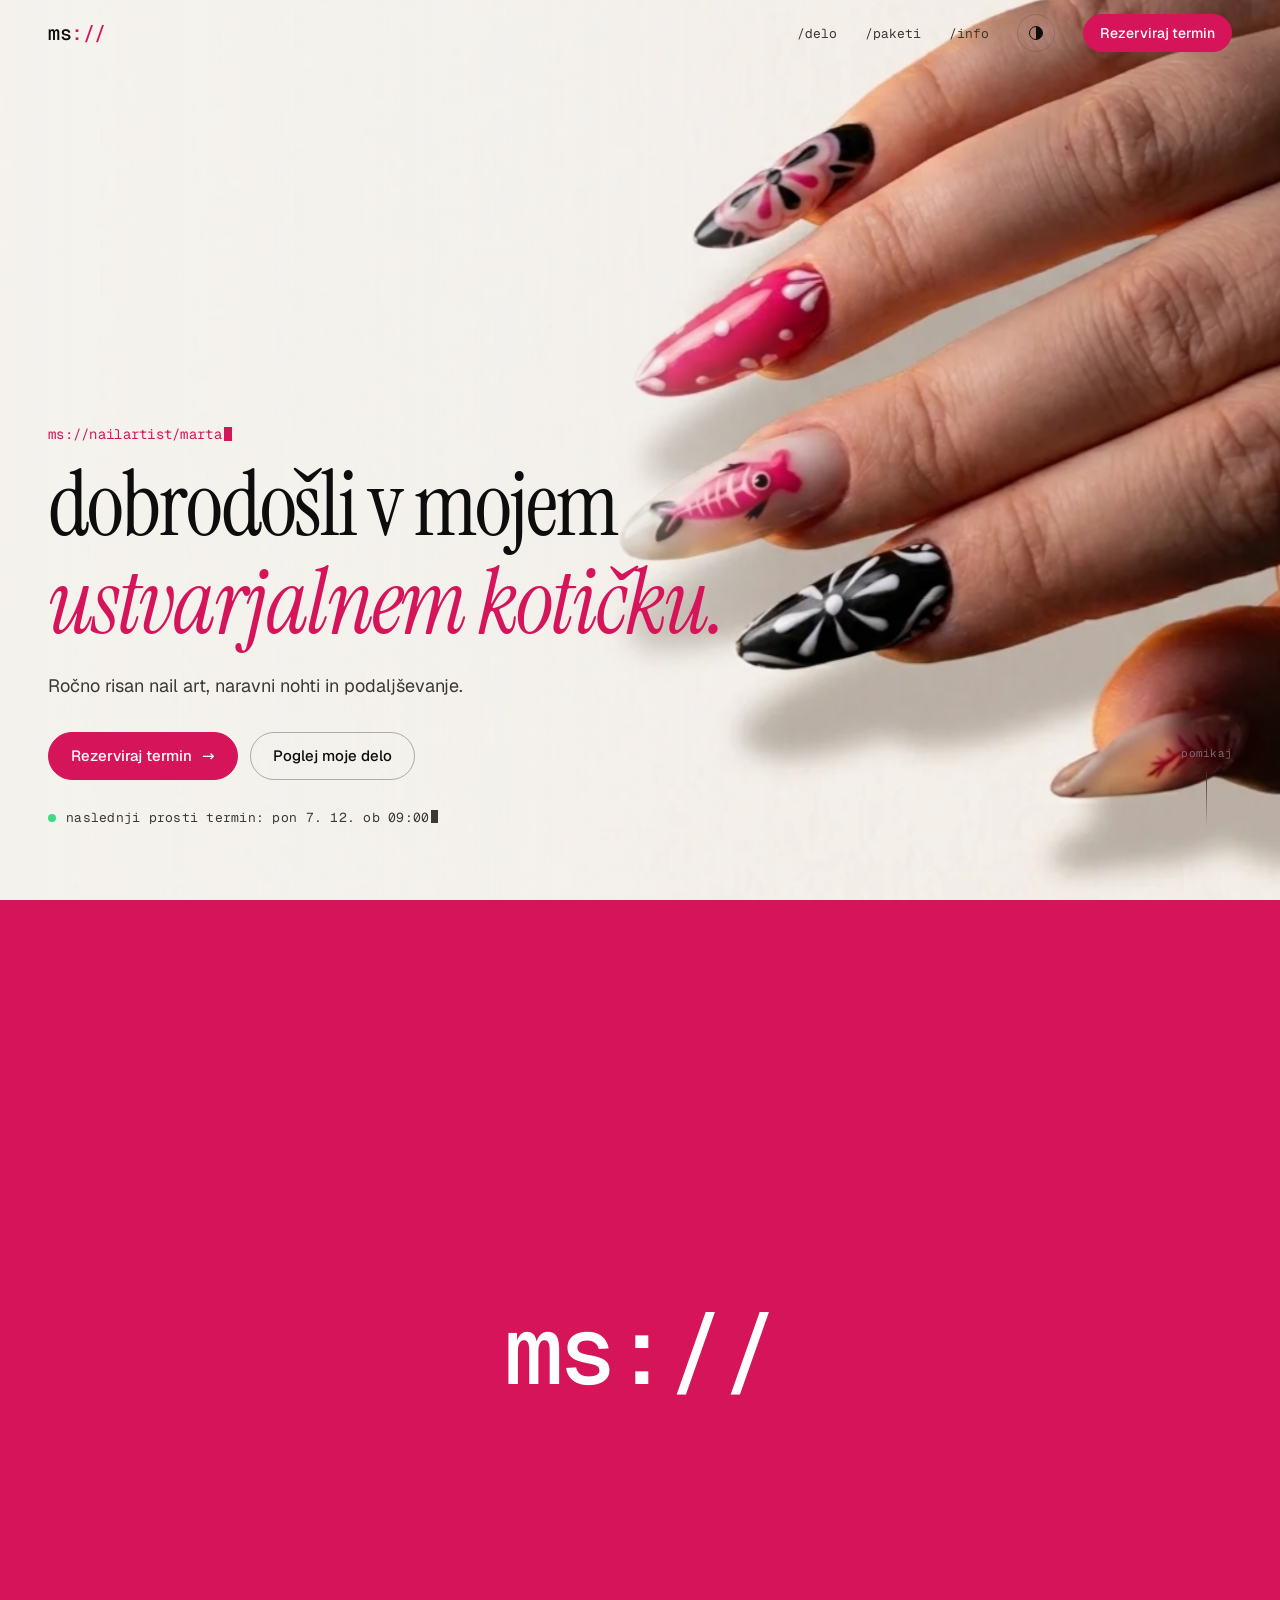
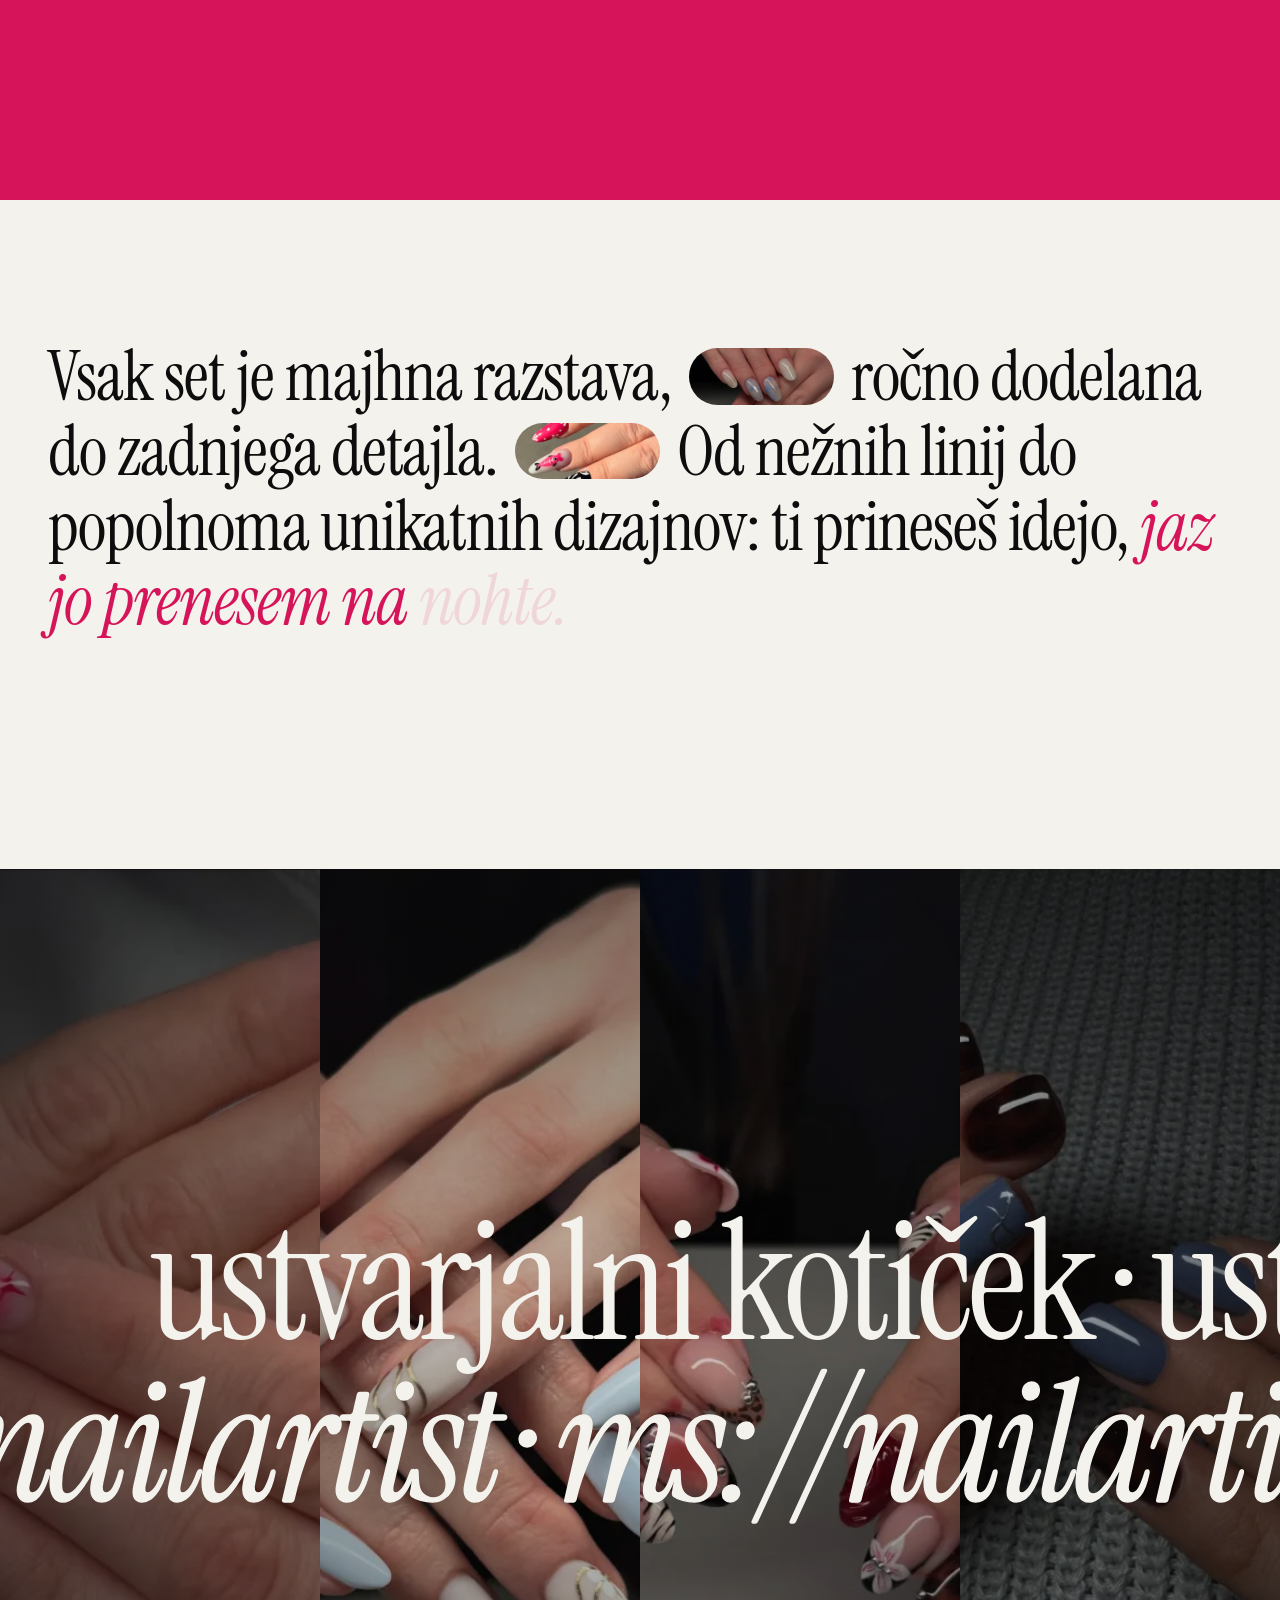
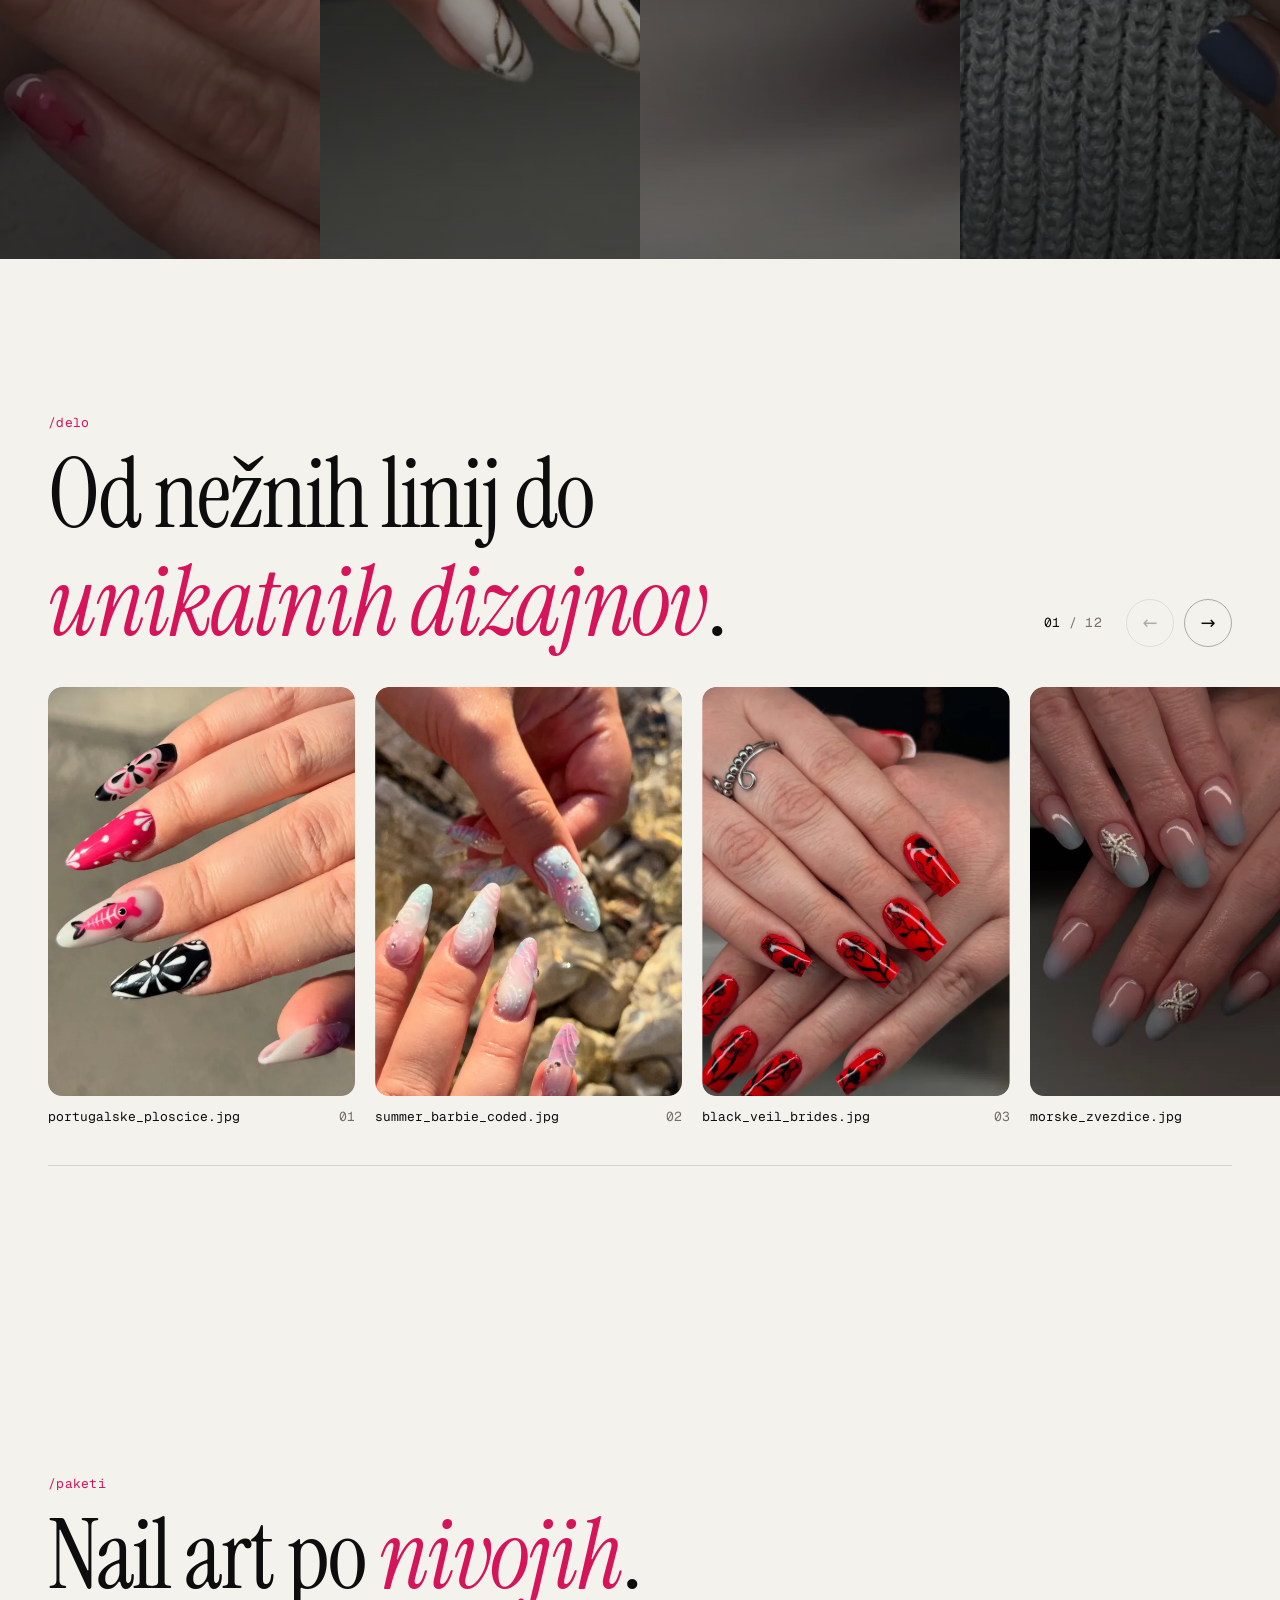
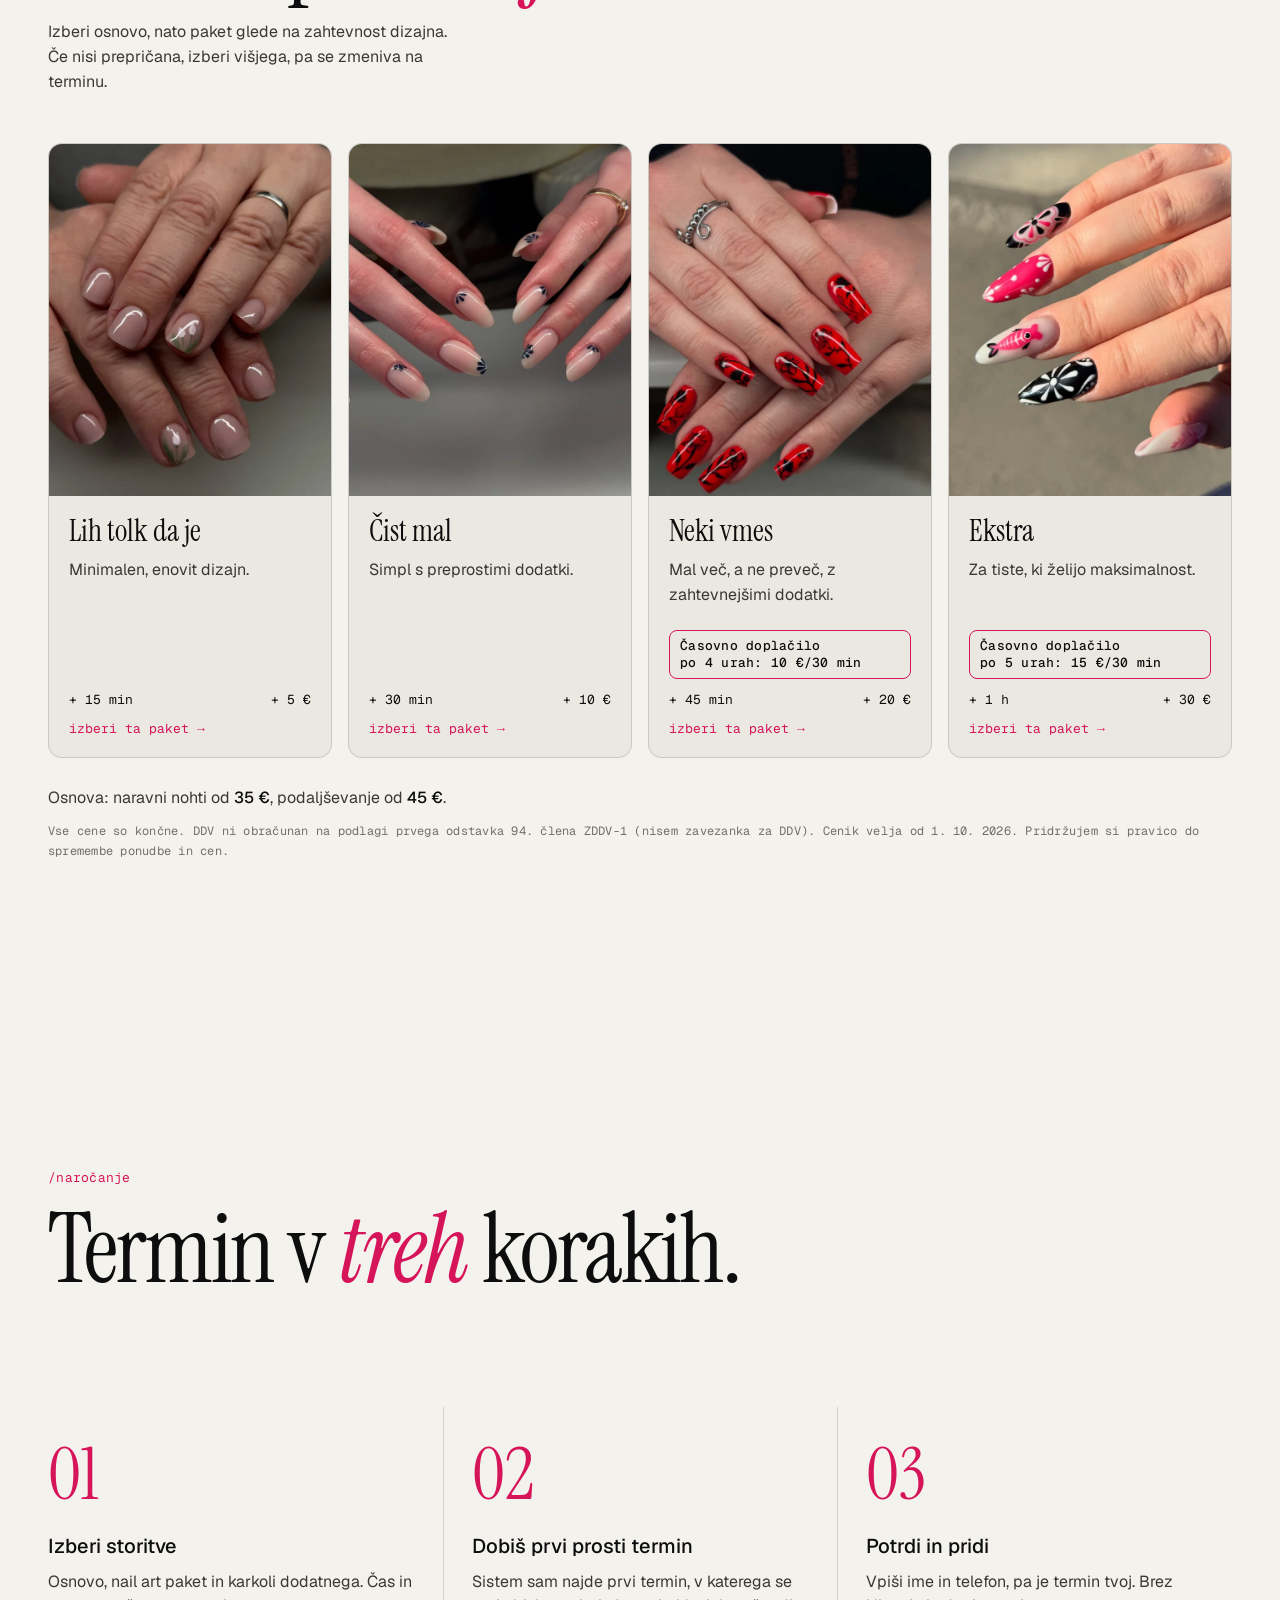
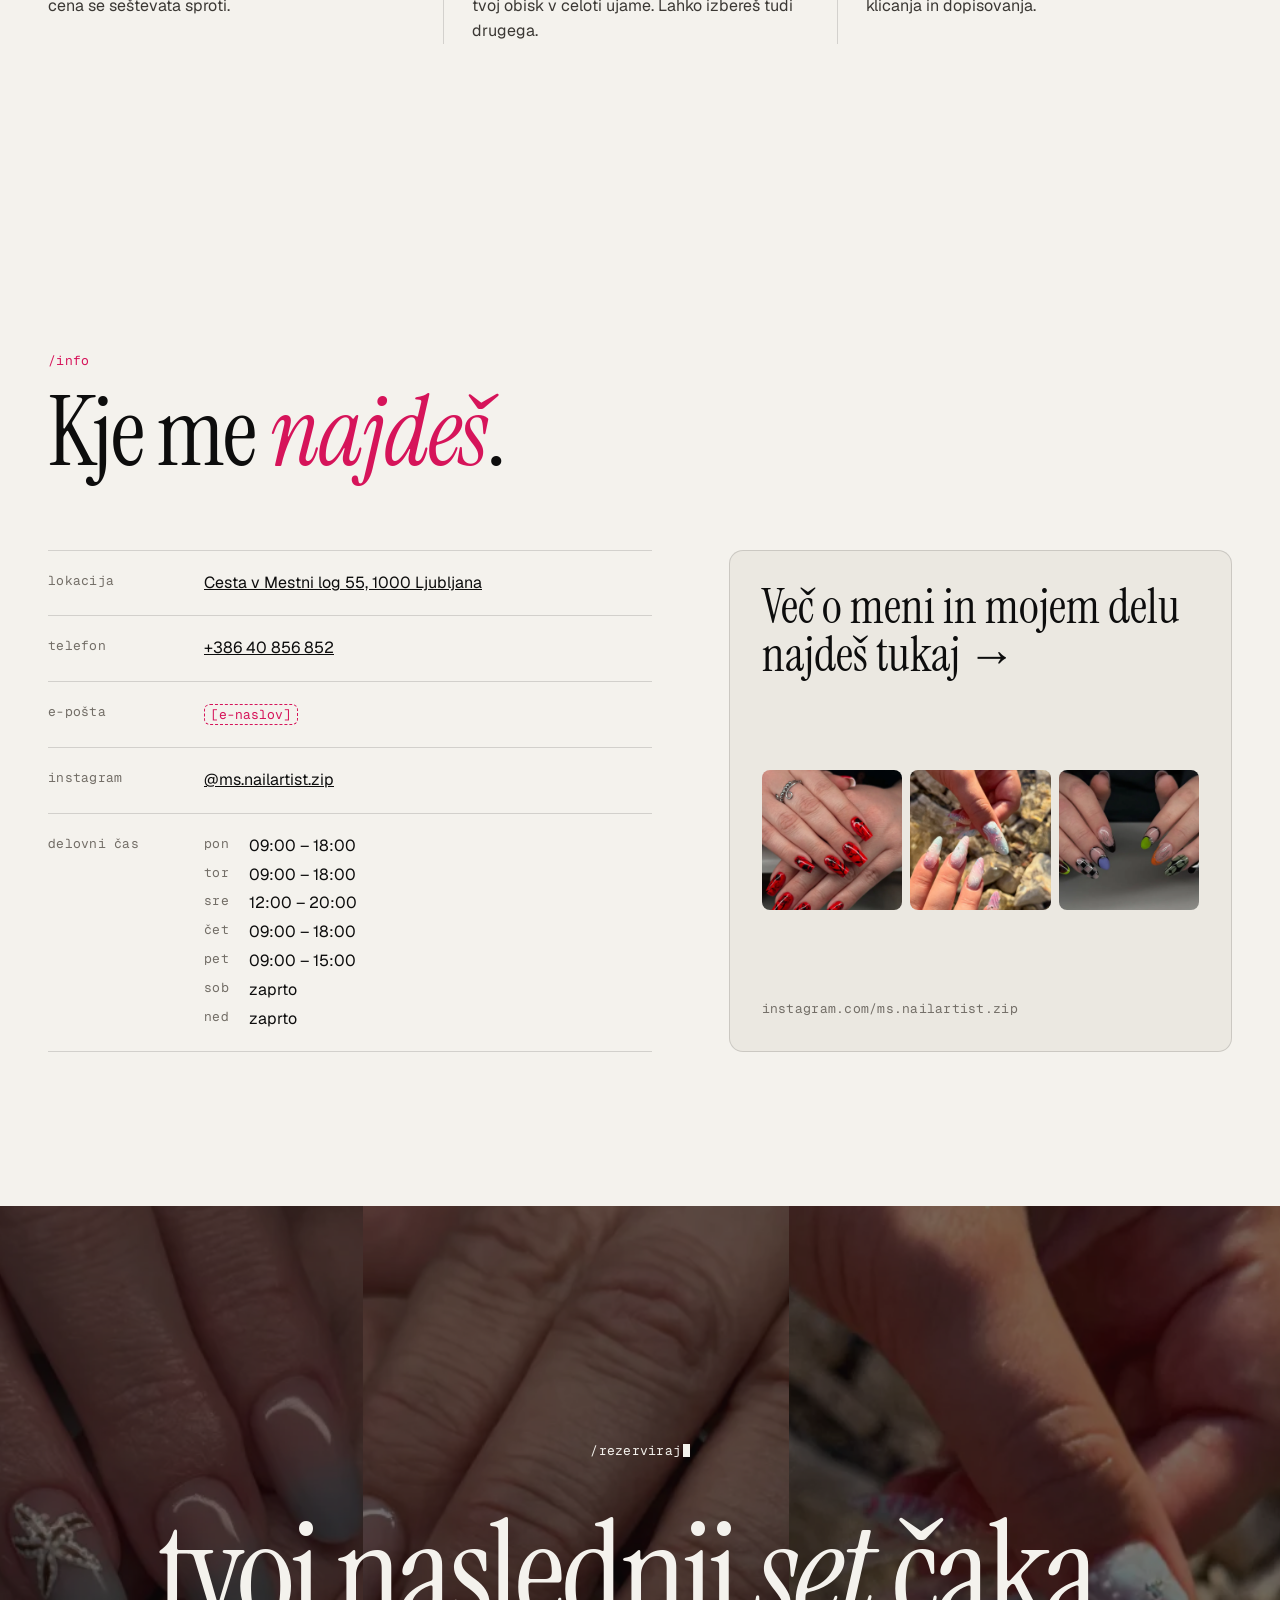
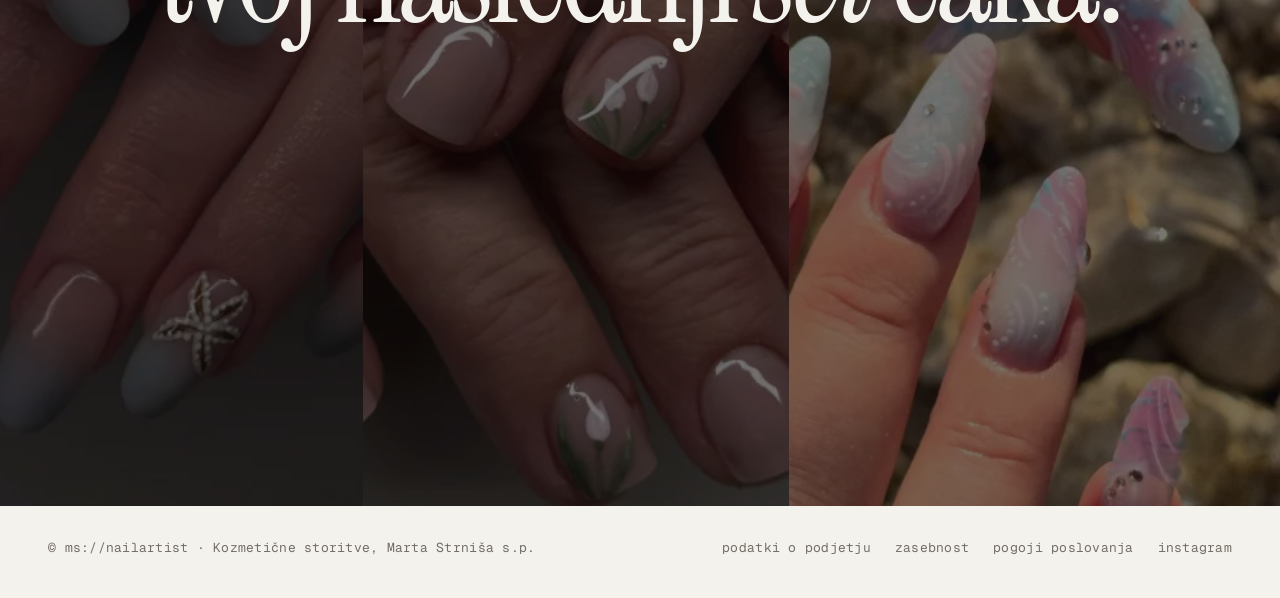
==== commit ba803469: "Preview: new hero and manifesto text, gallery heading, no custom cursor Co-Authored-By: Claude Opus " ====
--- a/index.html
+++ b/index.html
@@ -36,7 +36,7 @@
       <a href="#info">/info</a>
 
       <button class="theme-toggle" type="button" aria-pressed="false"><i></i></button>
-      <a class="btn btn-pink btn-sm" href="/narocanje.html" data-cursor="rezerviraj">Rezerviraj termin</a>
+      <a class="btn btn-pink btn-sm" href="/narocanje.html">Rezerviraj termin</a>
     </nav>
   </header>
 
@@ -49,9 +49,9 @@
       <div class="hero-copy">
         <p class="path mono" data-type="ms://nailartist/marta"><span class="typed">ms://nailartist/marta</span><span class="caret"></span></p>
         <h1 class="hero-title"><span class="ht-line">dobrodošli v mojem</span> <span class="ht-line"><em>ustvarjalnem kotičku.</em></span></h1>
-        <p class="sub">Js sm Marta. Ročno risan nail art, naravni nohti in podaljševanje.</p>
+        <p class="sub">Ročno risan nail art, naravni nohti in podaljševanje.</p>
         <div class="hero-actions">
-          <a class="btn btn-pink magnetic" href="/narocanje.html" data-cursor="rezerviraj">Rezerviraj termin <span class="arrow">→</span></a>
+          <a class="btn btn-pink magnetic" href="/narocanje.html">Rezerviraj termin <span class="arrow">→</span></a>
           <a class="btn" href="#delo">Poglej moje delo</a>
         </div>
         <p class="next-slot mono" hidden><span class="dot"></span><span class="next-slot-text"></span></p>
@@ -61,12 +61,12 @@
 
     <section class="manifesto" aria-label="O meni">
       <p class="manifesto-text">
-        Vsak set je majhna razstava
+        Vsak set je majhna razstava,
         <span class="pill"><img src="/img/nezna_dusa.webp" alt=""></span>
-        narisana na roko, brez predlog in šablon.
+        ročno dodelana do zadnjega detajla.
         <span class="pill"><img src="/img/portugalske_ploscice.webp" alt=""></span>
         Od nežnih linij do popolnoma unikatnih dizajnov:
-        <em>nič dvakrat enako.</em>
+        ti prineseš idejo, <em>jaz jo prenesem na nohte.</em>
       </p>
     </section>
 
@@ -83,7 +83,7 @@
         <div class="work-head">
           <div>
             <span class="eyebrow mono">/delo</span>
-            <h2 class="split">Nič dvakrat <em>enako</em>.</h2>
+            <h2 class="split">Od nežnih linij do <em>unikatnih dizajnov</em>.</h2>
           </div>
           <div class="work-nav">
             <p class="mono work-count"><span class="wc-now">01</span> / <span class="wc-all">00</span></p>
@@ -91,7 +91,7 @@
             <button class="work-btn" type="button" data-dir="1" aria-label="Naslednja slika">→</button>
           </div>
         </div>
-        <div class="work-track" data-cursor="povleci"></div>
+        <div class="work-track"></div>
         <div class="work-progress"><i></i></div>
       </div>
     </section>
@@ -138,7 +138,7 @@
           <li><span class="k mono">instagram</span><a href="https://www.instagram.com/ms.nailartist.zip/" target="_blank" rel="noopener">@ms.nailartist.zip</a></li>
           <li><span class="k mono">delovni čas</span><dl class="hours"></dl></li>
         </ul>
-        <a class="ig-card" href="https://www.instagram.com/ms.nailartist.zip/" target="_blank" rel="noopener" data-cursor="instagram">
+        <a class="ig-card" href="https://www.instagram.com/ms.nailartist.zip/" target="_blank" rel="noopener">
           <span class="serif">Več o meni in mojem delu najdeš tukaj →</span>
           <span class="ig-thumbs">
             <img src="/img/black_veil_brides.webp" alt="" loading="lazy">
@@ -155,7 +155,7 @@
       <div class="cta-body">
         <span class="eyebrow mono">/rezerviraj</span>
         <p class="cta-title"><span>tvoj naslednji</span> <em>set</em> <span>čaka.</span></p>
-        <a class="cta-orb magnetic" href="/narocanje.html" data-cursor="rezerviraj"><span>Rezerviraj<br>termin</span></a>
+        <a class="cta-orb magnetic" href="/narocanje.html"><span>Rezerviraj<br>termin</span></a>
       </div>
     </section>
   </main>
@@ -171,7 +171,6 @@
   </footer>
 
   <div class="wipe" aria-hidden="true"><span>ms://</span></div>
-  <div class="cursor" aria-hidden="true"><div class="cursor-dot"></div><div class="cursor-ring"><b></b></div></div>
 
   <script src="/vendor/gsap.min.js" defer></script>
   <script src="/vendor/ScrollTrigger.min.js" defer></script>
--- a/styles.css
+++ b/styles.css
@@ -134,6 +134,8 @@
 .svc[aria-pressed='true'] .tick { border-color: var(--pink); }
 .svc[aria-pressed='true'] .tick::after { transform: scale(1); }
 .svc .name { font-weight: 500; }
+.surcharge { display: block; width: fit-content; max-width: 100%; margin-top: 10px; padding: 6px 10px; border: 1px solid var(--pink); border-radius: 8px; color: var(--ink); font: 500 13px/1.35 var(--mono); }
+.surcharge-note { color: var(--ink); }
 .svc .desc { display: block; font-size: 14px; color: var(--ink-3); font-weight: 400; margin-top: 2px; }
 .svc .meta { color: var(--ink-2); text-align: right; white-space: nowrap; }
 
@@ -221,17 +223,6 @@
 .wipe { position: fixed; inset: 0; z-index: 200; background: var(--pink); transform: translateY(100%); pointer-events: none; display: grid; place-items: center; }
 .wipe span { font: 500 clamp(40px, 8vw, 96px)/1 var(--mono); color: var(--pink-ink); letter-spacing: -0.04em; }
 .wipe.cover { transform: none; }
-
-/* cursor */
-.cursor { position: fixed; left: 0; top: 0; z-index: 150; pointer-events: none; display: none; }
-.cursor-dot { position: absolute; width: 8px; height: 8px; margin: -4px 0 0 -4px; border-radius: 50%; background: var(--pink); }
-.cursor-ring { position: absolute; width: 36px; height: 36px; margin: -18px 0 0 -18px; border-radius: 50%; border: 1px solid rgba(242,238,233,0.4); display: grid; place-items: center; transition: width 0.35s var(--ease), height 0.35s var(--ease), margin 0.35s var(--ease), background 0.35s, border-color 0.35s; }
-.cursor-ring b { font: 500 11px var(--mono); color: var(--pink-ink); opacity: 0; transition: opacity 0.2s; }
-.cursor.label .cursor-ring { width: 84px; height: 84px; margin: -42px 0 0 -42px; background: var(--pink); border-color: var(--pink); }
-.cursor.label .cursor-ring b { opacity: 1; }
-.cursor.label .cursor-dot { opacity: 0; }
-@media (pointer: fine) { [data-motion='on'] .cursor { display: block; } }
-
 [data-motion='off'] *, [data-motion='off'] *::before, [data-motion='off'] *::after { animation-duration: 0.001s !important; animation-iteration-count: 1 !important; transition-duration: 0.001s !important; }
 .wiping .wipe { transform: none; }
 
@@ -251,7 +242,6 @@
 [data-theme='light'] .svc[aria-pressed='true'] { border-color: var(--ink); background: var(--bg); box-shadow: 4px 4px 0 var(--ink); }
 [data-theme='light'] .first-slot { background: var(--bg-2); }
 [data-theme='light'] .day[aria-pressed='true'] { border-color: var(--ink); background: var(--bg); box-shadow: 3px 3px 0 var(--ink); }
-[data-theme='light'] .cursor-ring { border-color: rgba(13,13,13,0.45); }
 /* dotted price leaders, as on her printed cenik */
 [data-theme='light'] .svc { grid-template-columns: 22px minmax(0, max-content) minmax(16px, 1fr) auto; }
 [data-theme='light'] .svc .dots { display: block; align-self: end; margin-bottom: 0.4em; border-bottom: 3px dotted var(--ink); }
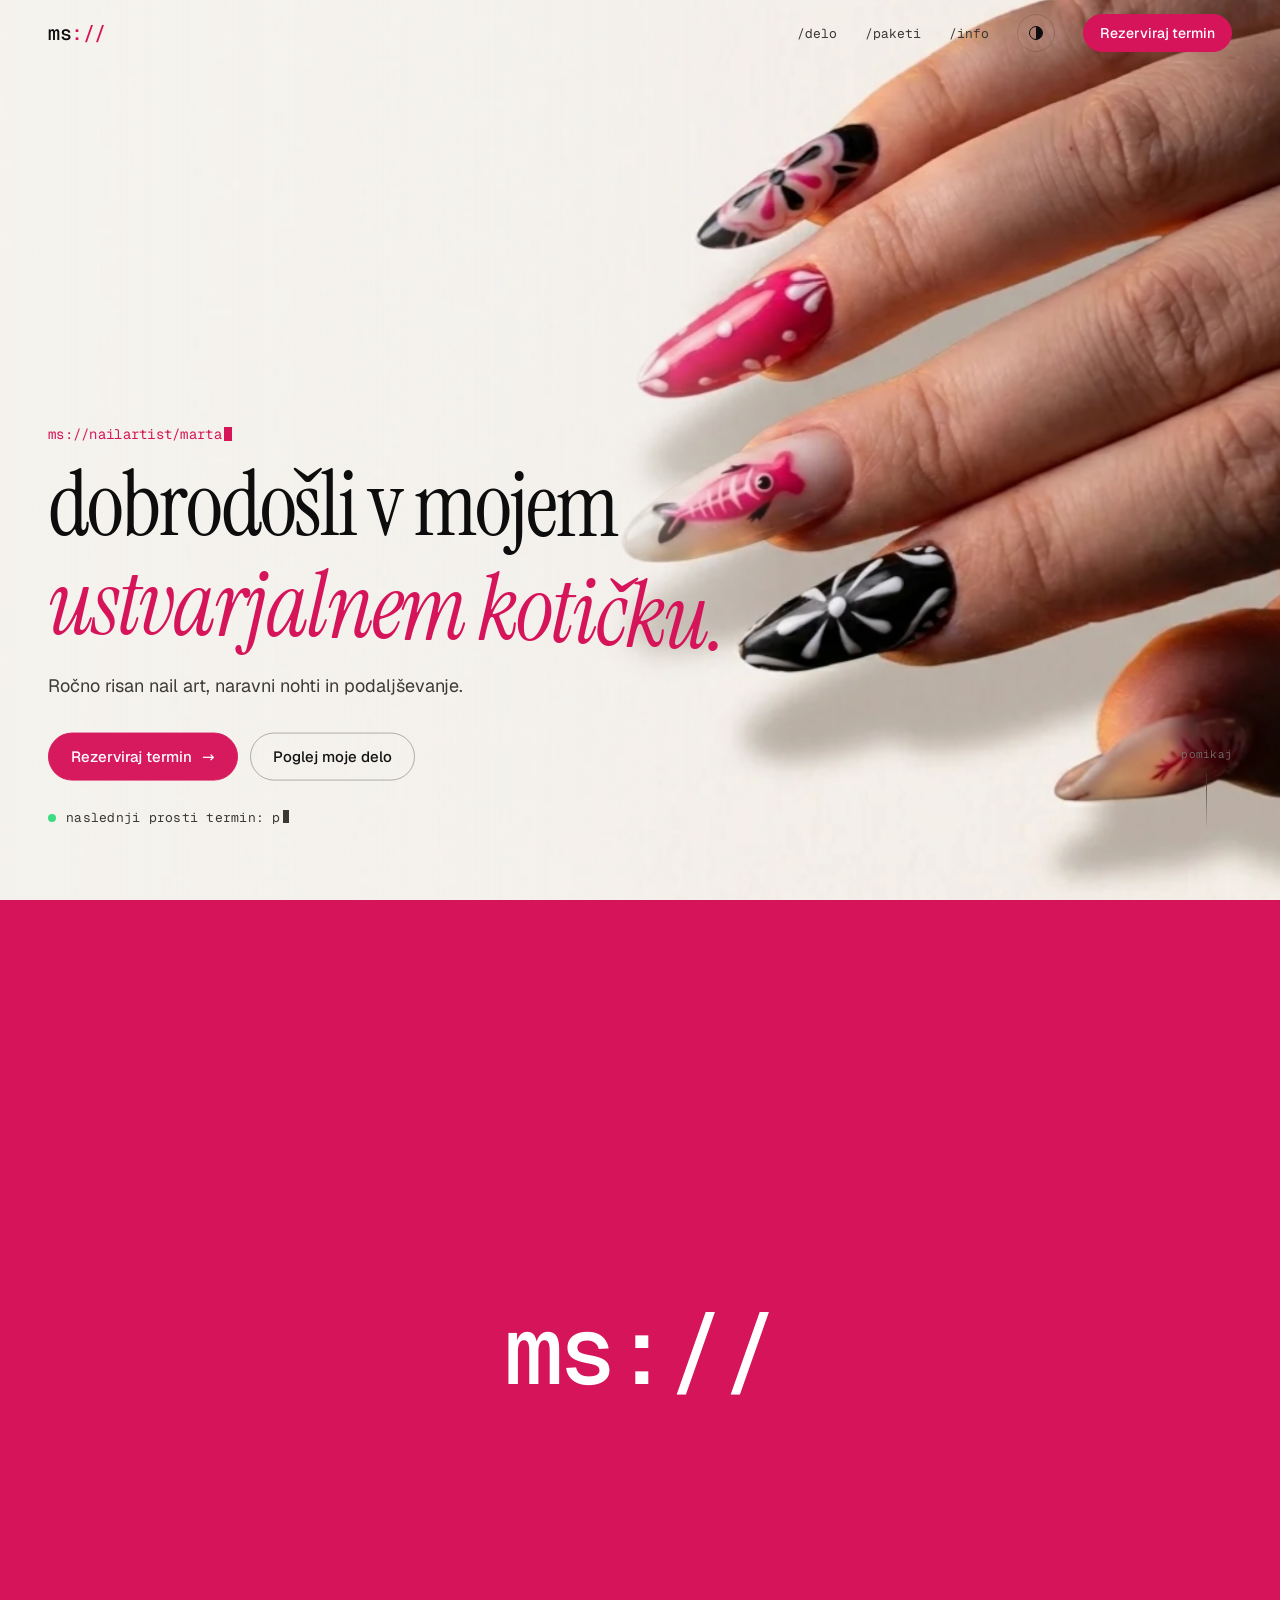
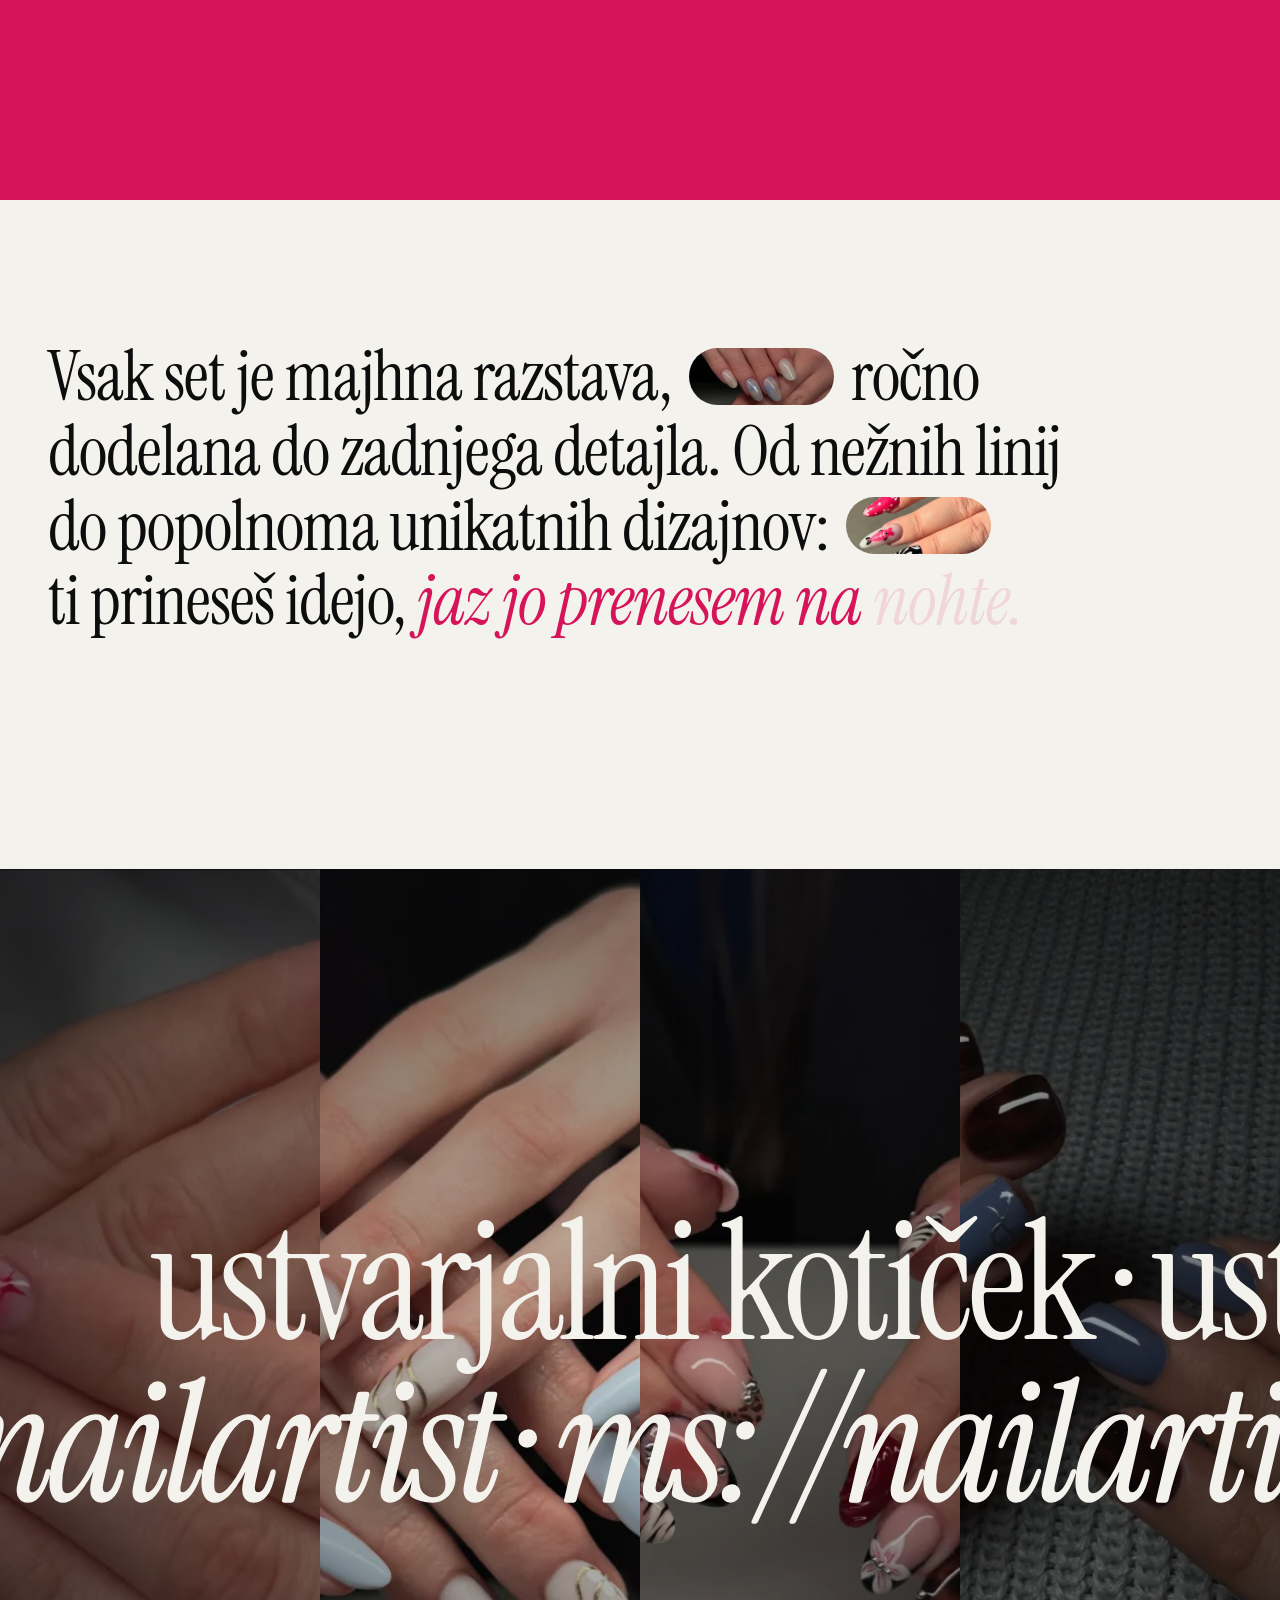
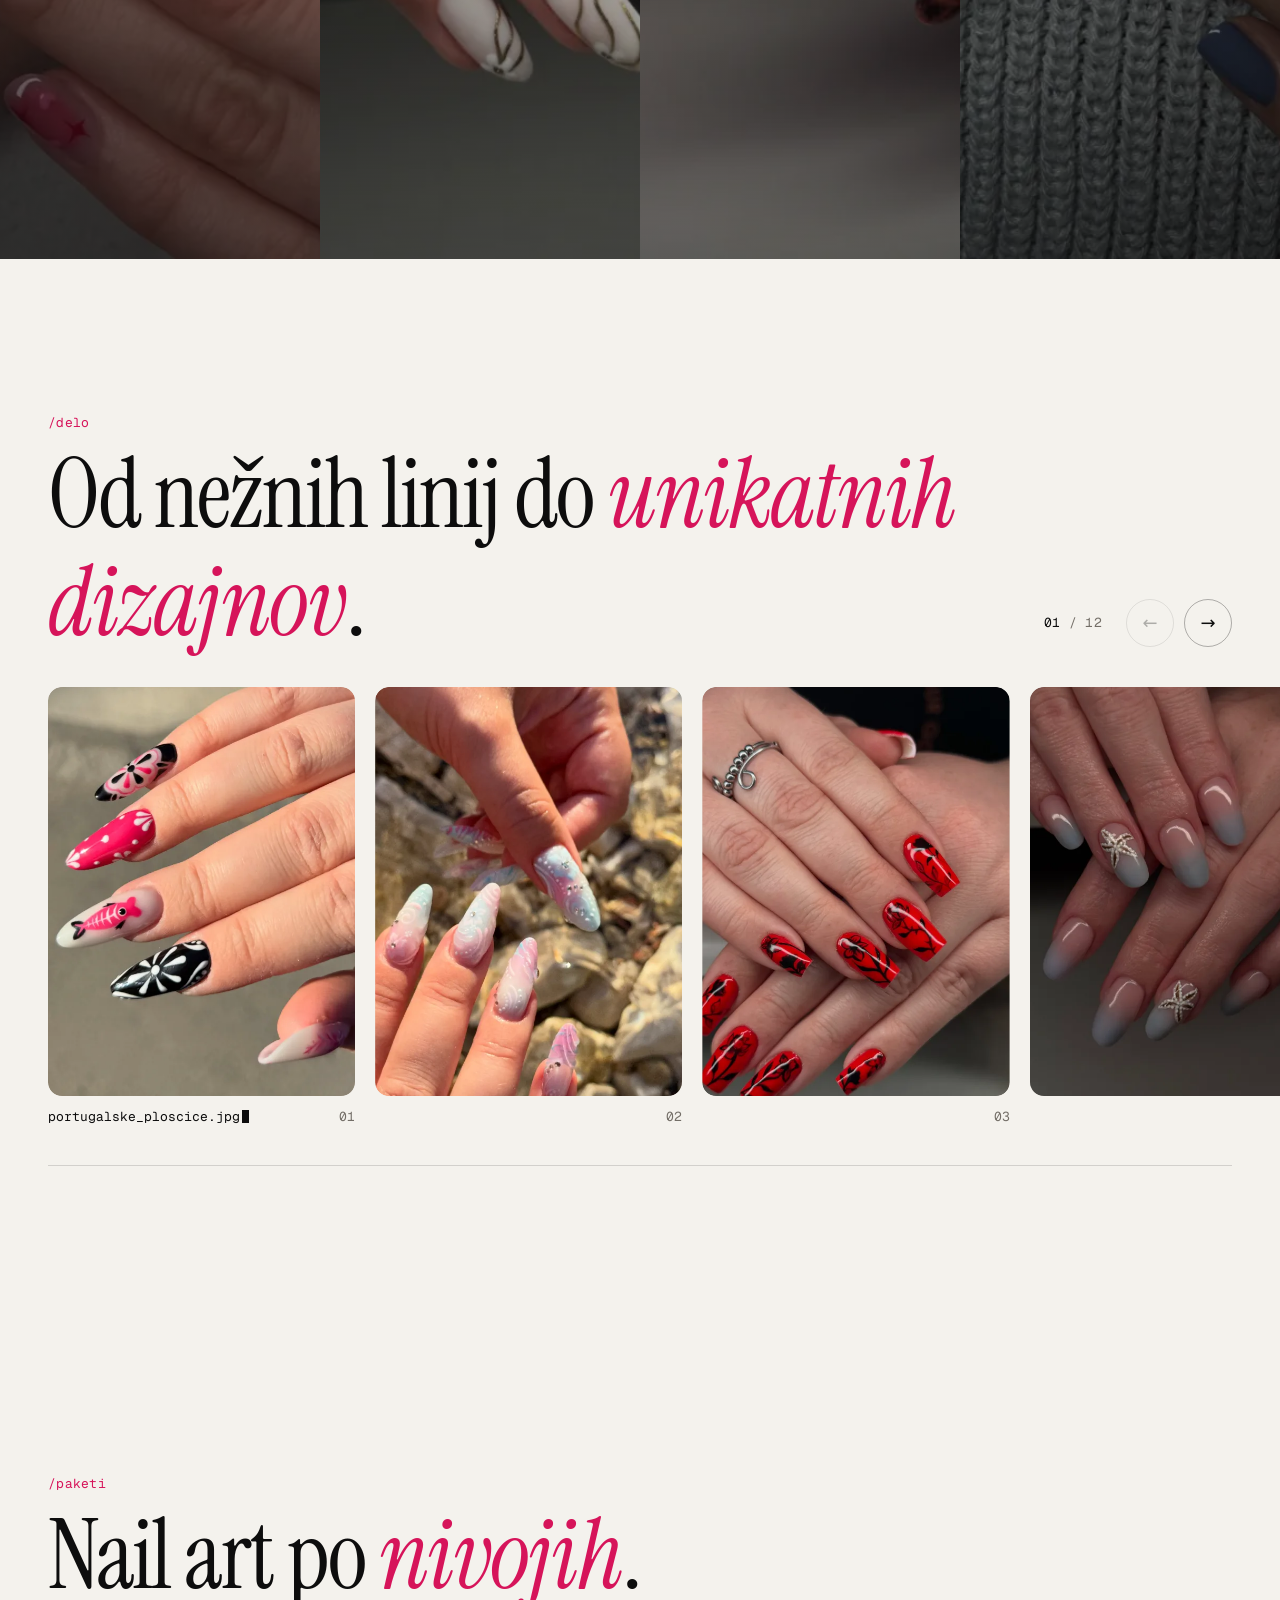
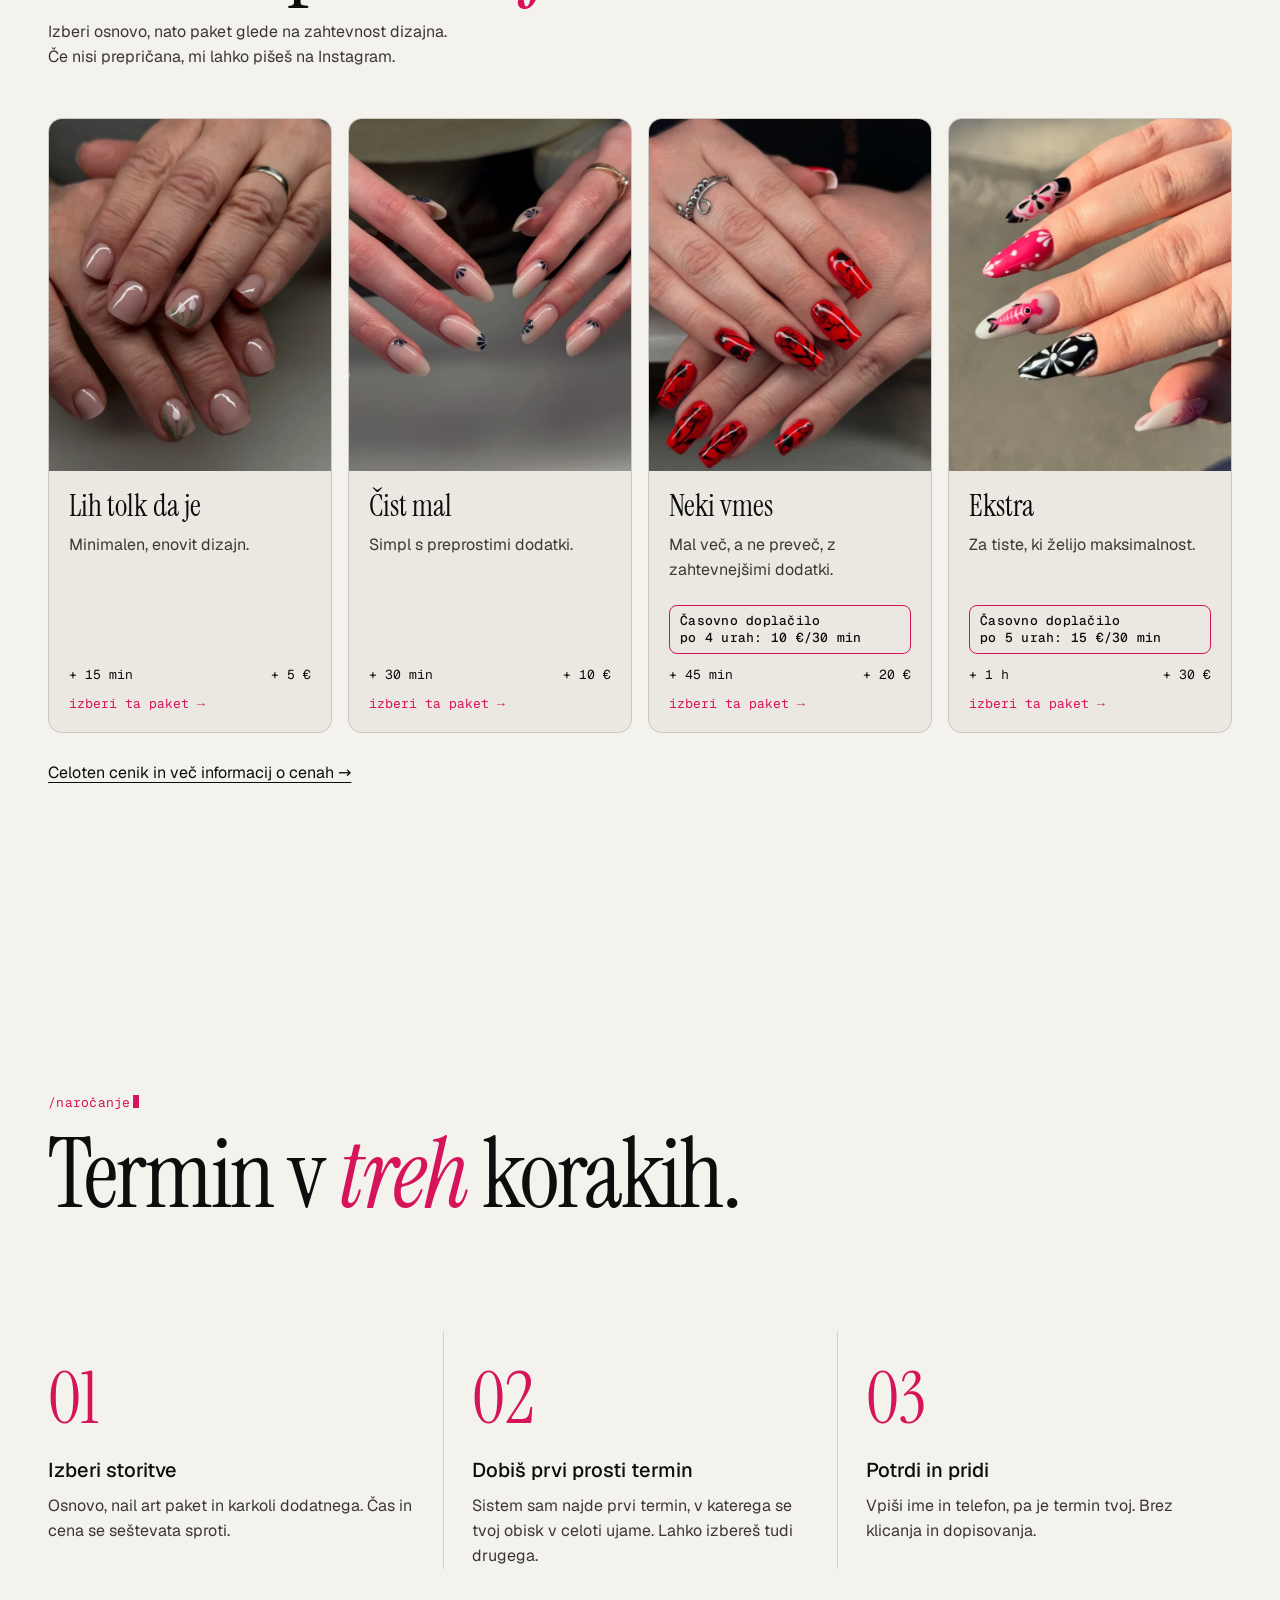
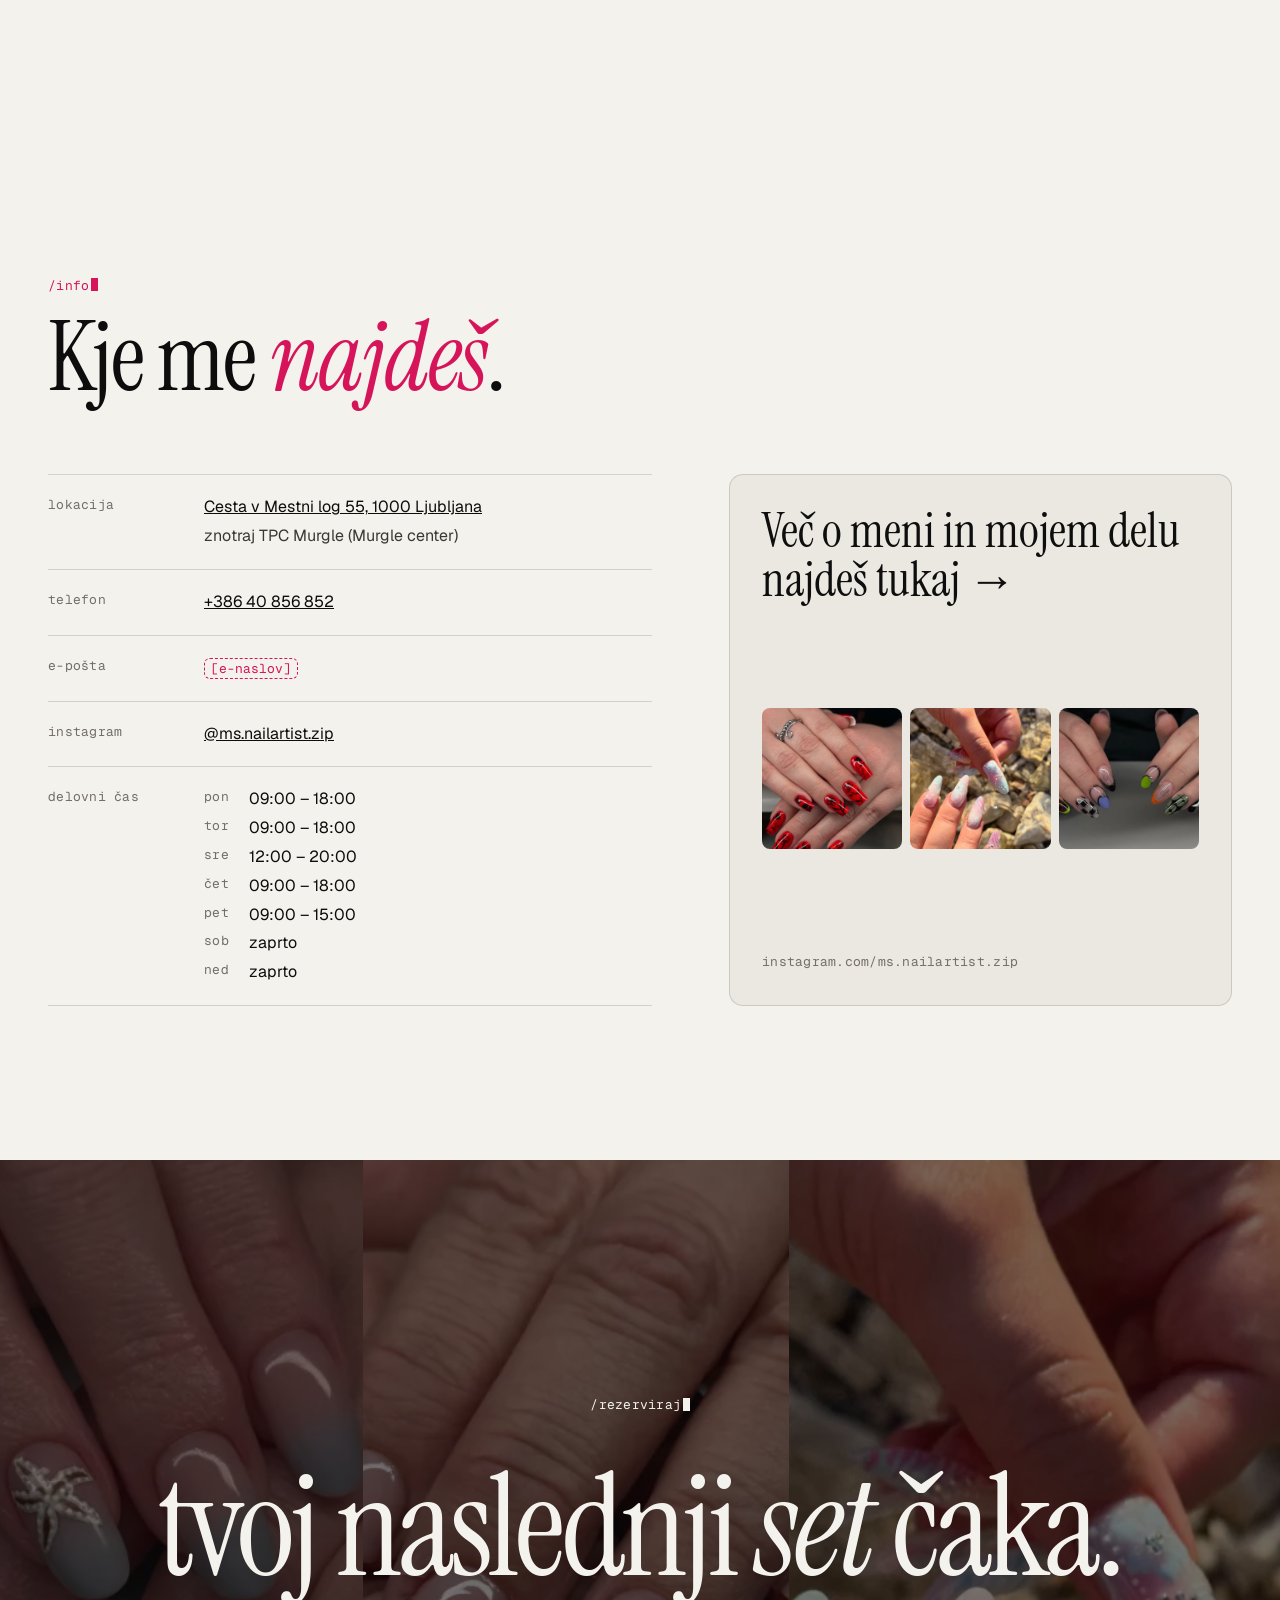
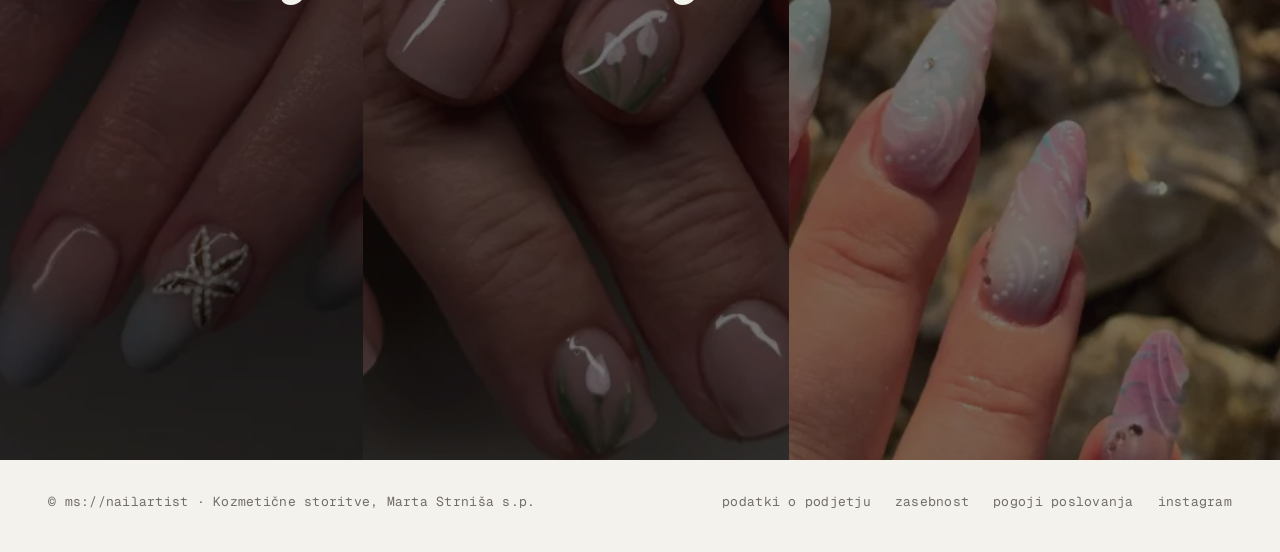
==== commit 58bdbe03: "Preview: manifesto layout, new levels intro, cenik link, Murgle center note Co-Authored-By: Claude O" ====
--- a/index.html
+++ b/index.html
@@ -63,10 +63,10 @@
       <p class="manifesto-text">
         Vsak set je majhna razstava,
         <span class="pill"><img src="/img/nezna_dusa.webp" alt=""></span>
-        ročno dodelana do zadnjega detajla.
+        ročno dodelana do zadnjega detajla.
+        Od nežnih linij do popolnoma unikatnih dizajnov:
         <span class="pill"><img src="/img/portugalske_ploscice.webp" alt=""></span>
-        Od nežnih linij do popolnoma unikatnih dizajnov:
-        ti prineseš idejo, <em>jaz jo prenesem na nohte.</em>
+        ti prineseš idejo, <em>jaz jo prenesem na nohte.</em>
       </p>
     </section>
 
@@ -101,10 +101,10 @@
         <div class="levels-head">
           <span class="eyebrow mono">/paketi</span>
           <h2 class="split">Nail art po <em>nivojih</em>.</h2>
-          <p class="levels-intro">Izberi osnovo, nato paket glede na zahtevnost dizajna. Če nisi prepričana, izberi višjega, pa se zmeniva na terminu.</p>
+          <p class="levels-intro">Izberi osnovo, nato paket glede na zahtevnost dizajna. Če nisi prepričana, mi lahko pišeš na Instagram.</p>
         </div>
         <ol class="levels-list"></ol>
-        <p class="base-line"></p>
+        <p class="base-line"><a href="/narocanje.html">Celoten cenik in več informacij o cenah →</a></p>
       </div>
     </section>
 
@@ -132,7 +132,7 @@
       </div>
       <div class="info-grid">
         <ul class="info-list">
-          <li><span class="k mono">lokacija</span><a href="https://www.google.com/maps/search/?api=1&amp;query=Cesta+v+Mestni+log+55%2C+1000+Ljubljana" target="_blank" rel="noopener">Cesta v Mestni log 55, 1000 Ljubljana</a></li>
+          <li><span class="k mono">lokacija</span><span><a href="https://www.google.com/maps/search/?api=1&amp;query=Cesta+v+Mestni+log+55%2C+1000+Ljubljana" target="_blank" rel="noopener">Cesta v Mestni log 55, 1000 Ljubljana</a><span class="loc-note">znotraj TPC Murgle (Murgle center)</span></span></li>
           <li><span class="k mono">telefon</span><span><a href="tel:+38640856852">+386 40 856 852</a></span></li>
           <li><span class="k mono">e-pošta</span><span><span class="todo">[e-naslov]</span></span></li>
           <li><span class="k mono">instagram</span><a href="https://www.instagram.com/ms.nailartist.zip/" target="_blank" rel="noopener">@ms.nailartist.zip</a></li>
--- a/home.css
+++ b/home.css
@@ -51,7 +51,7 @@
 
 /* manifesto: words light up with scroll */
 .manifesto { padding: clamp(120px, 18vw, 240px) var(--gutter); }
-.manifesto-text { margin: 0 auto; max-width: 1280px; font: 400 clamp(36px, 5.4vw, 84px)/1.08 var(--serif); letter-spacing: -0.015em; }
+.manifesto-text { text-wrap: balance; margin: 0 auto; max-width: 1280px; font: 400 clamp(36px, 5.4vw, 84px)/1.08 var(--serif); letter-spacing: -0.015em; }
 .pill { display: inline-block; width: 2.1em; height: 0.82em; border-radius: 999px; overflow: hidden; vertical-align: -0.06em; margin: 0 0.08em; background: var(--bg-3); }
 .pill img { width: 100%; height: 100%; object-fit: cover; display: block; }
 
@@ -107,8 +107,8 @@
 .lvl-meta { display: flex; justify-content: space-between; font: 13px var(--mono); }
 .lvl-cta { font: 13px var(--mono); color: var(--pink); }
 .base-line { margin: 28px 0 0; color: var(--ink-2); }
-.base-line .price-note { display: block; margin-top: 12px; color: var(--ink-3); font-size: 12px; line-height: 1.6; }
-.base-line b { color: var(--ink); font-weight: 500; }
+.base-line a { color: var(--ink); text-decoration: underline; text-underline-offset: 4px; }
+.base-line a:hover { color: var(--pink); }
 @media (max-width: 1000px) { .levels-list { grid-template-columns: repeat(2, 1fr); } }
 @media (max-width: 560px) { .levels-list { grid-template-columns: 1fr; } }
 
@@ -133,6 +133,7 @@
 .info-list { margin: 0; padding: 0; list-style: none; border-top: 1px solid var(--line); }
 .info-list li { display: grid; grid-template-columns: 140px 1fr; gap: 16px; padding: 20px 0; border-bottom: 1px solid var(--line); }
 .info-list .k { color: var(--ink-3); }
+.info-list .loc-note { display: block; margin-top: 4px; color: var(--ink-2); }
 .ig-card { display: flex; flex-direction: column; justify-content: space-between; gap: 32px; padding: 32px; border-radius: var(--radius); background: var(--bg-2); border: 1px solid var(--line); text-decoration: none; transition: border-color 0.3s; }
 .ig-card:hover { border-color: var(--pink); }
 .ig-card .serif { font-size: clamp(32px, 4vw, 48px); line-height: 1.02; }
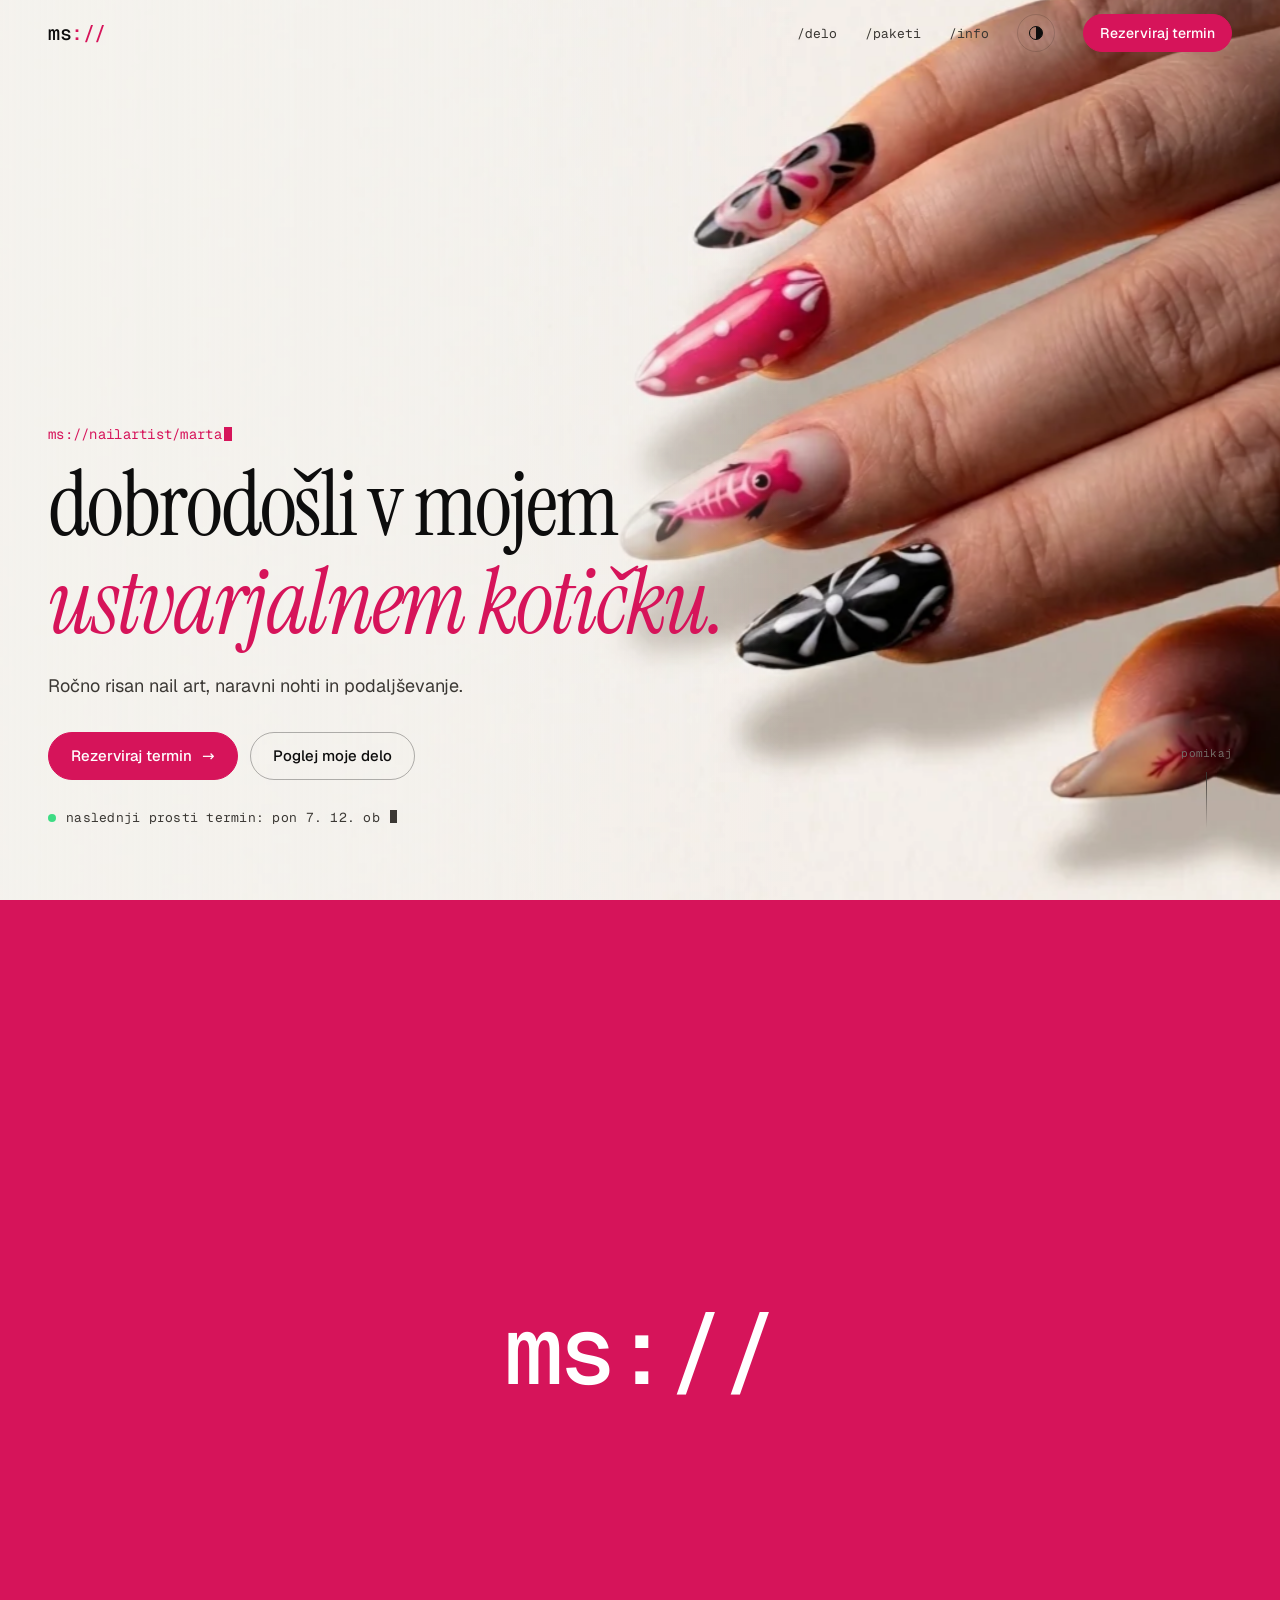
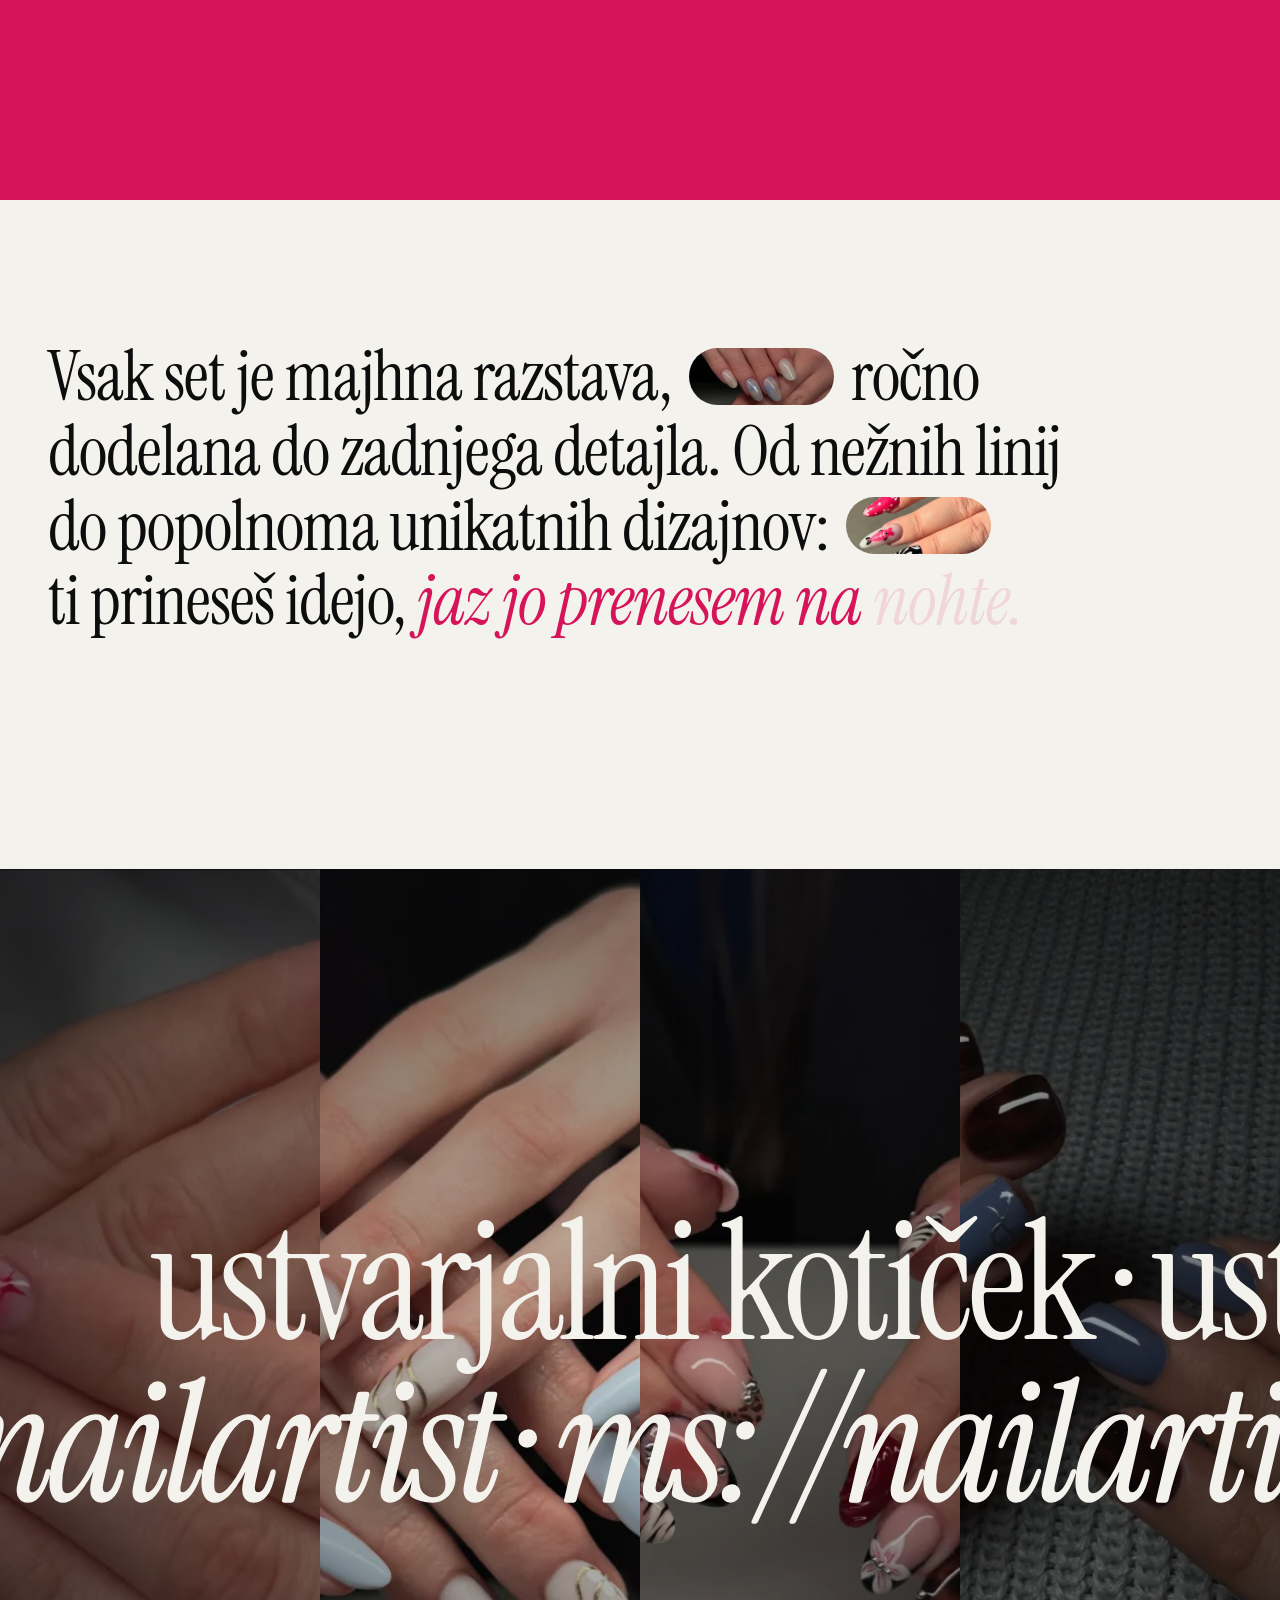
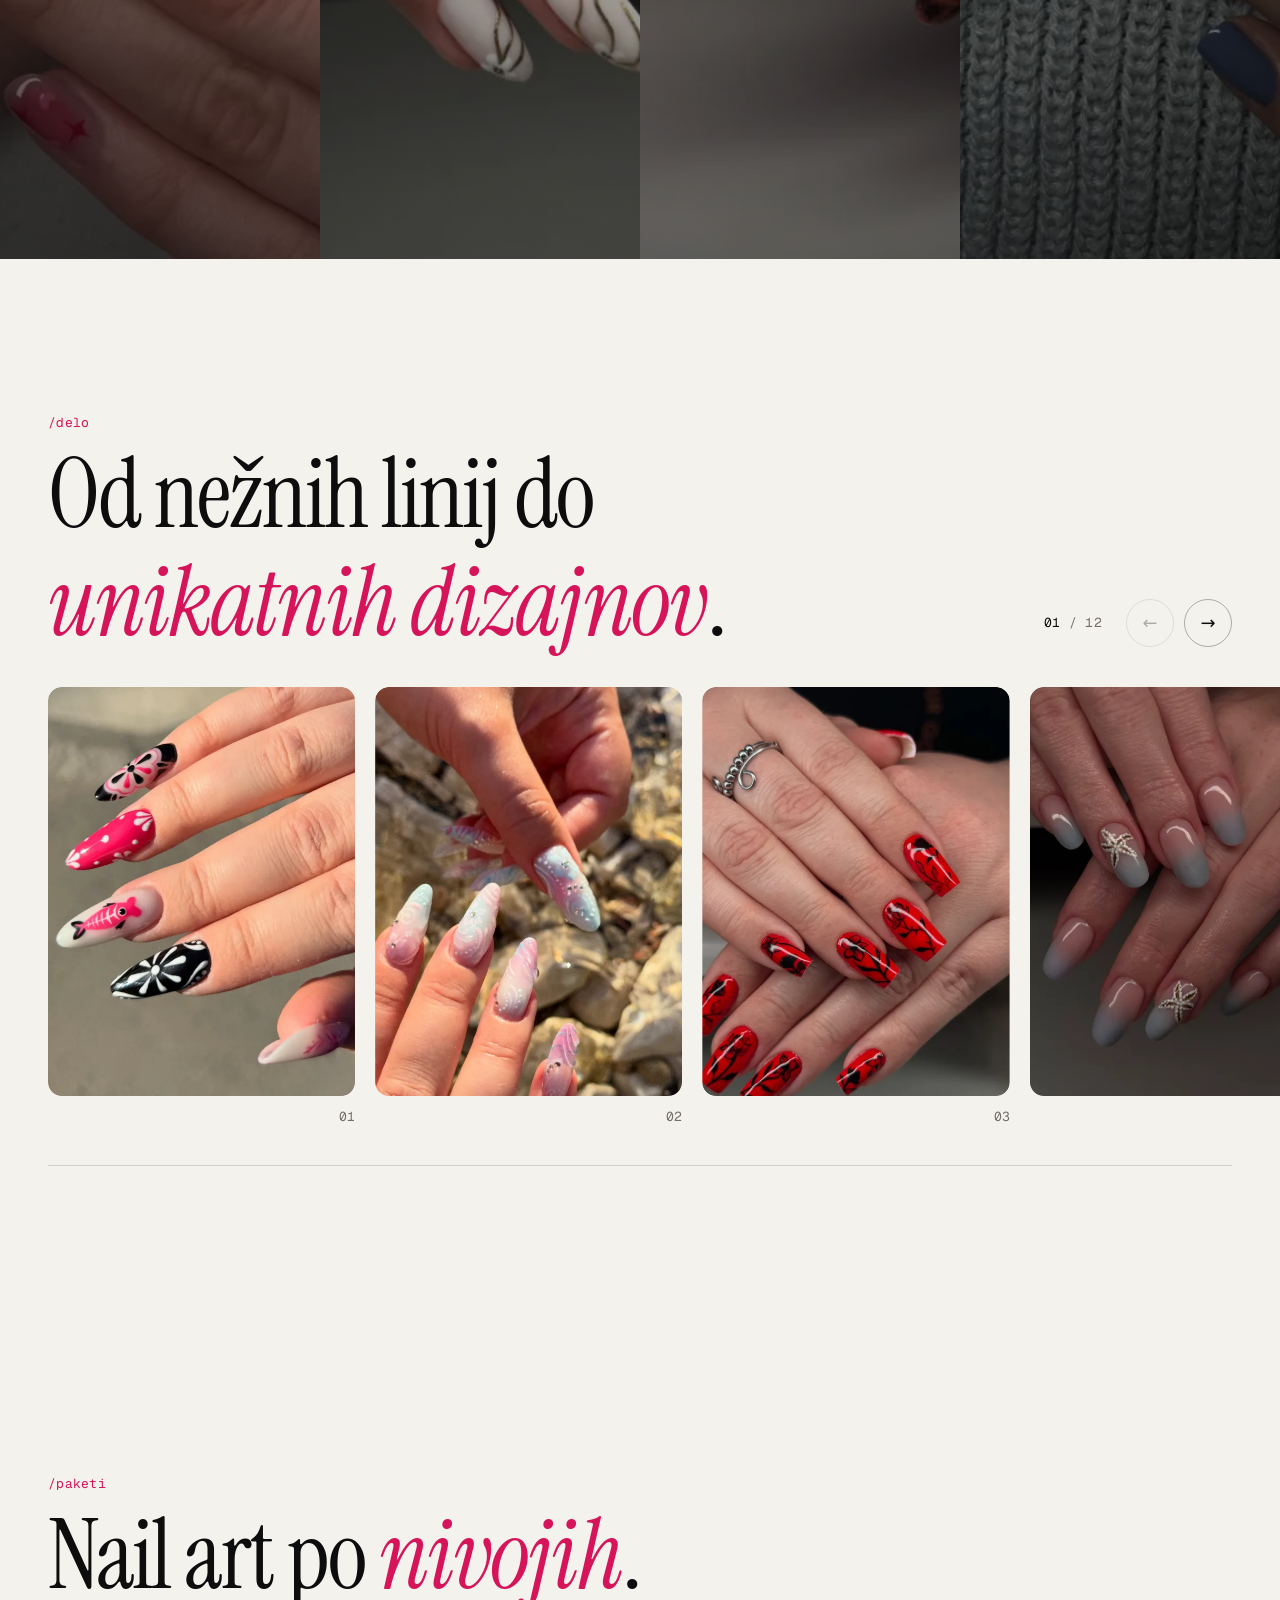
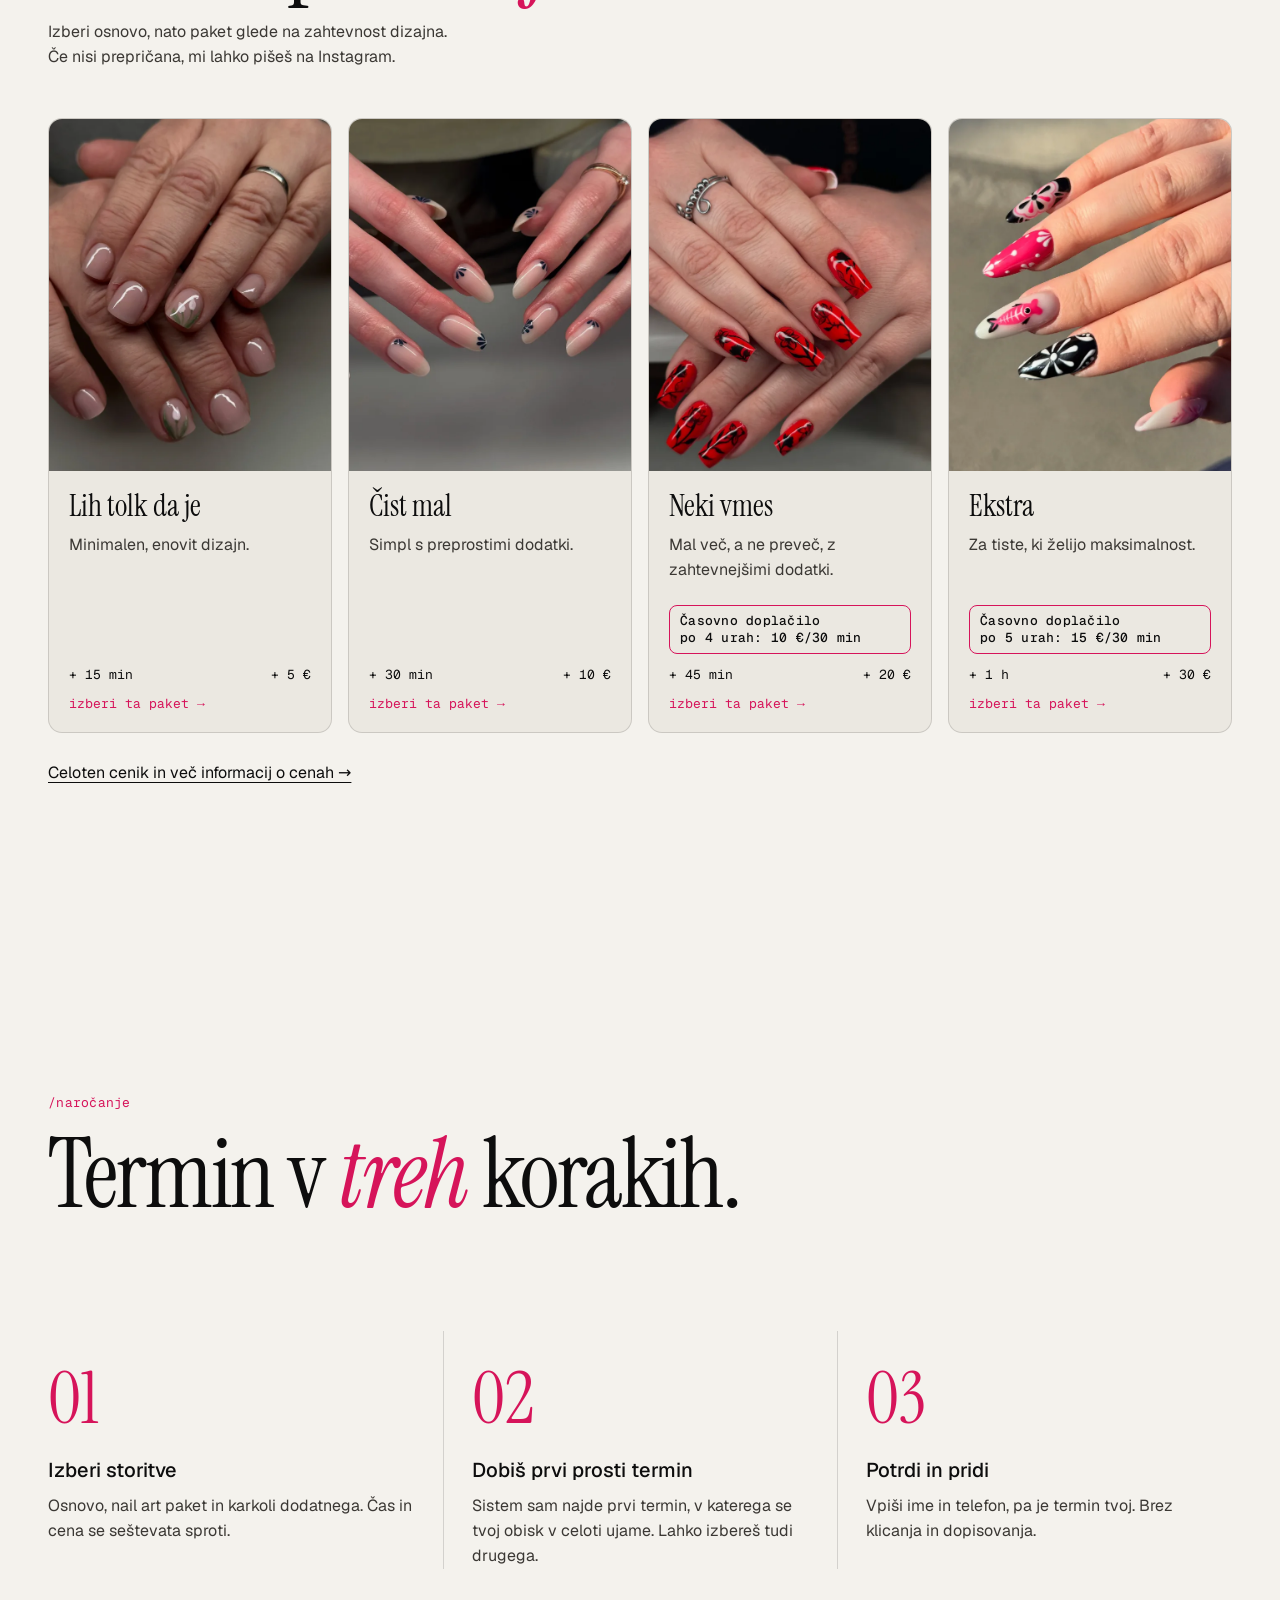
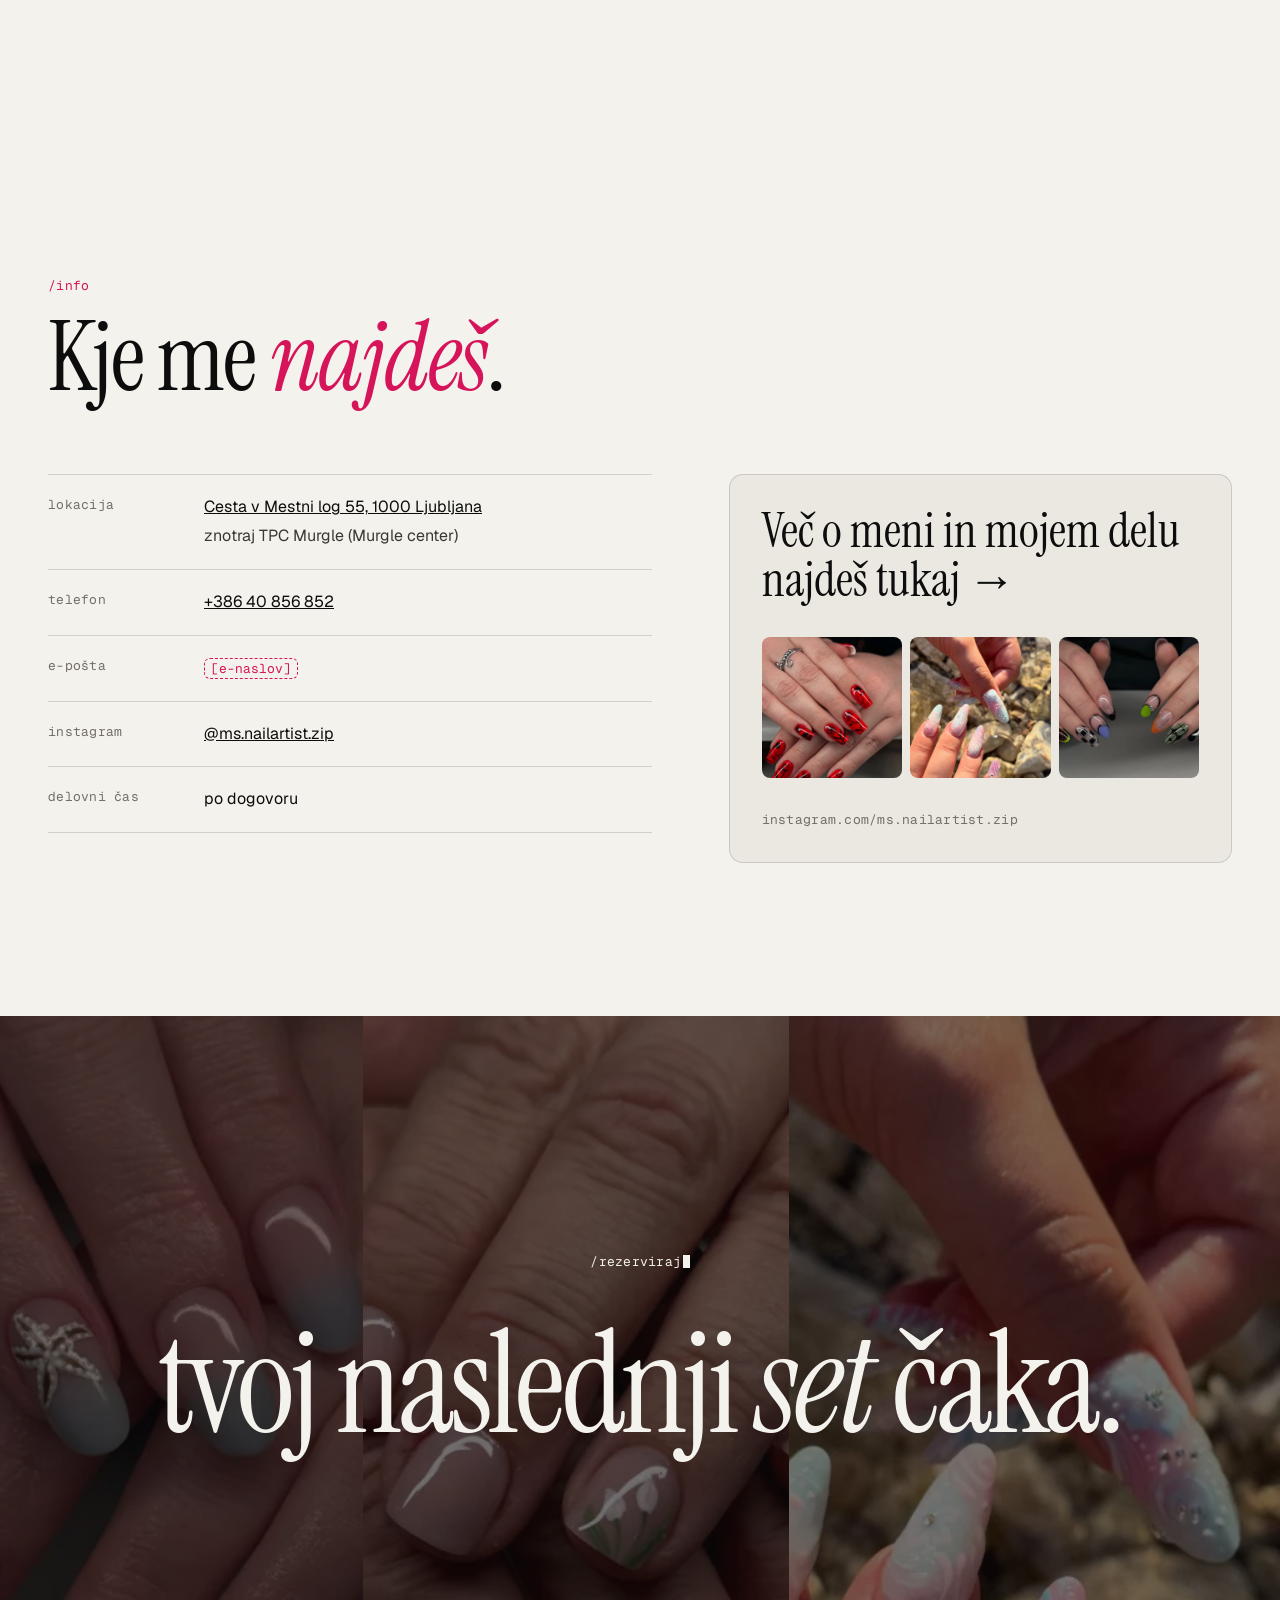
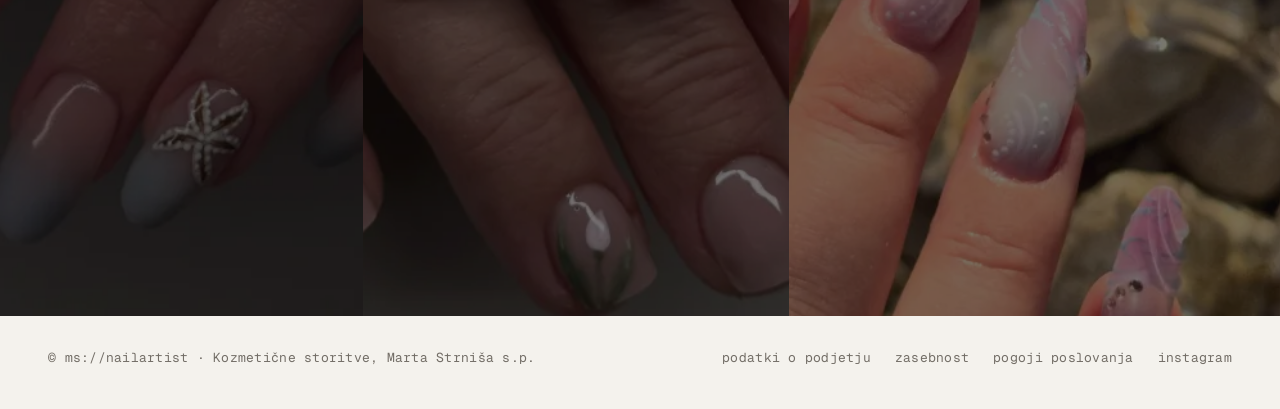
==== commit 5dfdd967: "Preview: opening hours shown as po dogovoru Co-Authored-By: Claude Opus 5.5 <noreply@anthropic.com> " ====
--- a/index.html
+++ b/index.html
@@ -136,7 +136,7 @@
           <li><span class="k mono">telefon</span><span><a href="tel:+38640856852">+386 40 856 852</a></span></li>
           <li><span class="k mono">e-pošta</span><span><span class="todo">[e-naslov]</span></span></li>
           <li><span class="k mono">instagram</span><a href="https://www.instagram.com/ms.nailartist.zip/" target="_blank" rel="noopener">@ms.nailartist.zip</a></li>
-          <li><span class="k mono">delovni čas</span><dl class="hours"></dl></li>
+          <li><span class="k mono">delovni čas</span><span>po dogovoru</span></li>
         </ul>
         <a class="ig-card" href="https://www.instagram.com/ms.nailartist.zip/" target="_blank" rel="noopener">
           <span class="serif">Več o meni in mojem delu najdeš tukaj →</span>
--- a/home.css
+++ b/home.css
@@ -139,9 +139,6 @@
 .ig-card .serif { font-size: clamp(32px, 4vw, 48px); line-height: 1.02; }
 .ig-thumbs { display: grid; grid-template-columns: repeat(3, 1fr); gap: 8px; }
 .ig-thumbs img { aspect-ratio: 1; object-fit: cover; border-radius: 8px; }
-.hours { margin: 0; display: grid; grid-template-columns: auto 1fr; gap: 4px 20px; }
-.hours dt { color: var(--ink-3); }
-.hours dd { margin: 0; }
 @media (max-width: 860px) { .info-grid { grid-template-columns: 1fr; } .info-list li { grid-template-columns: 1fr; gap: 4px; } }
 
 /* closing cta */
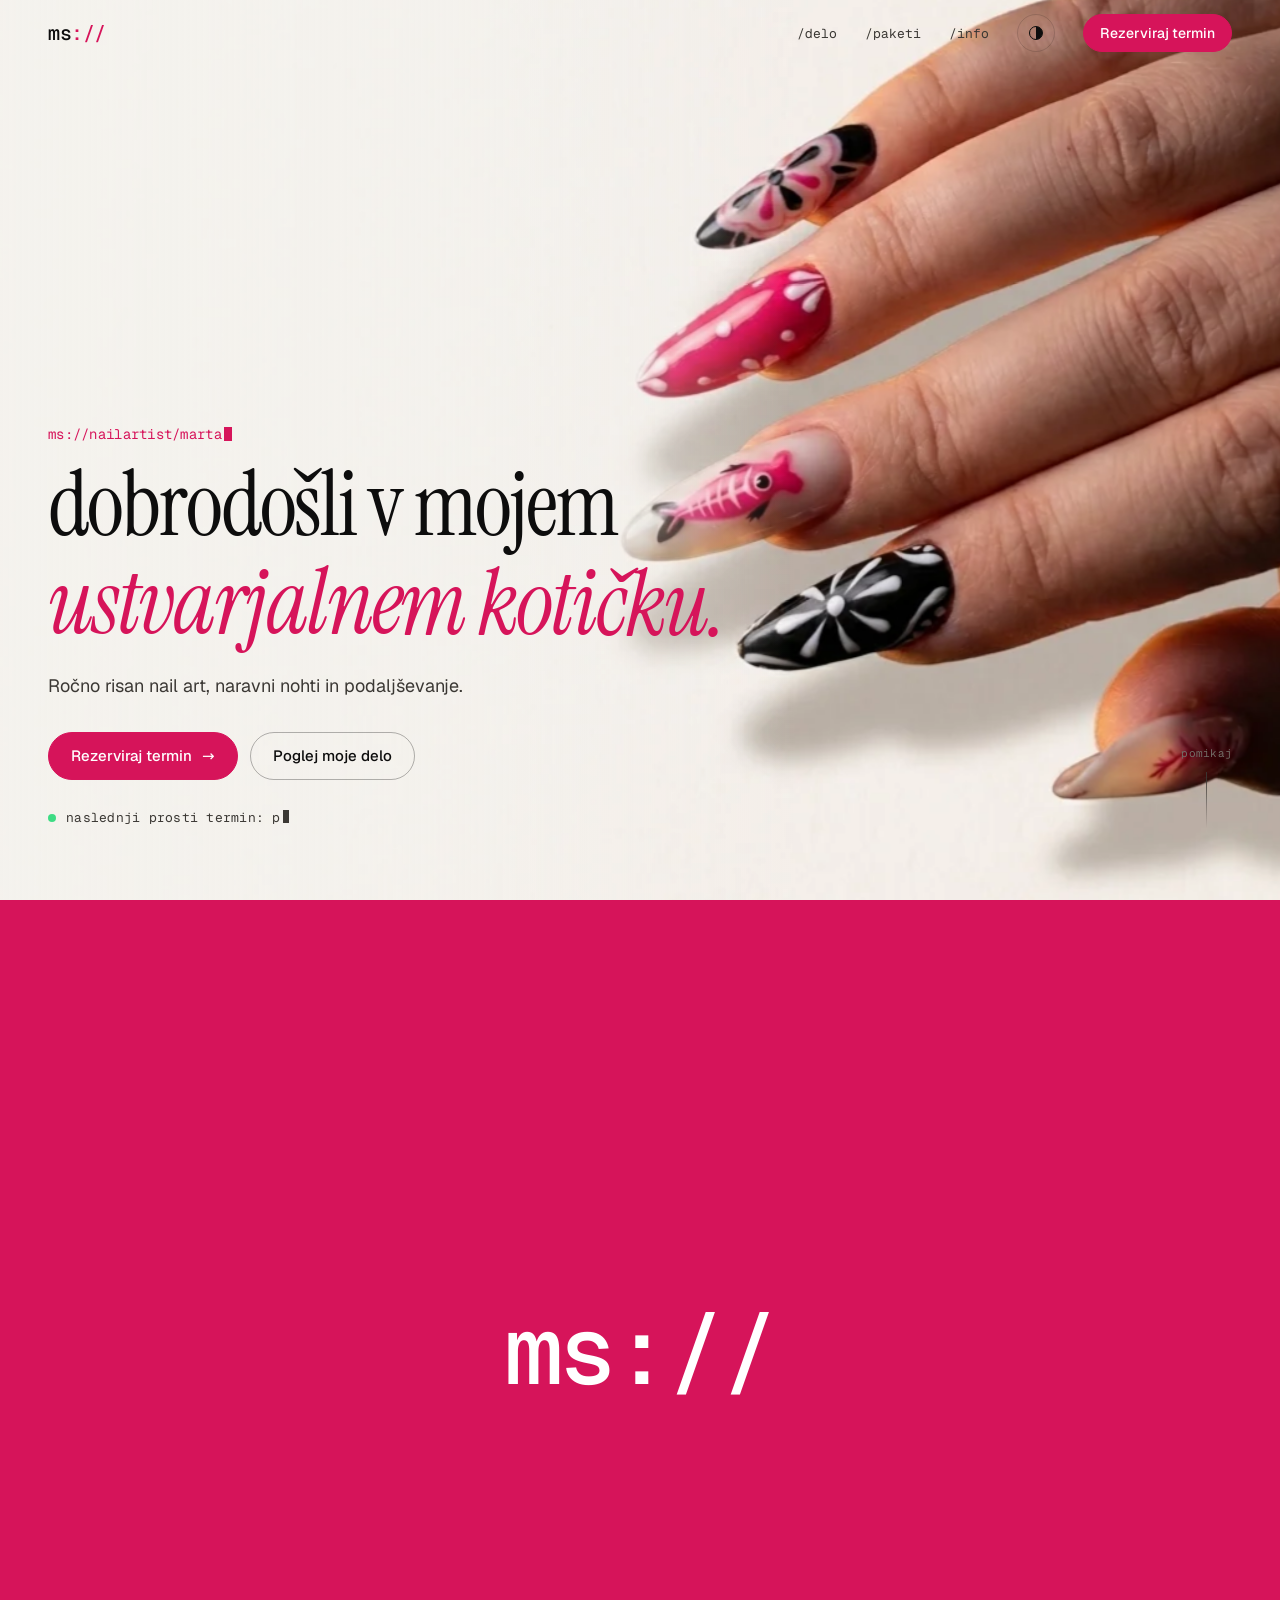
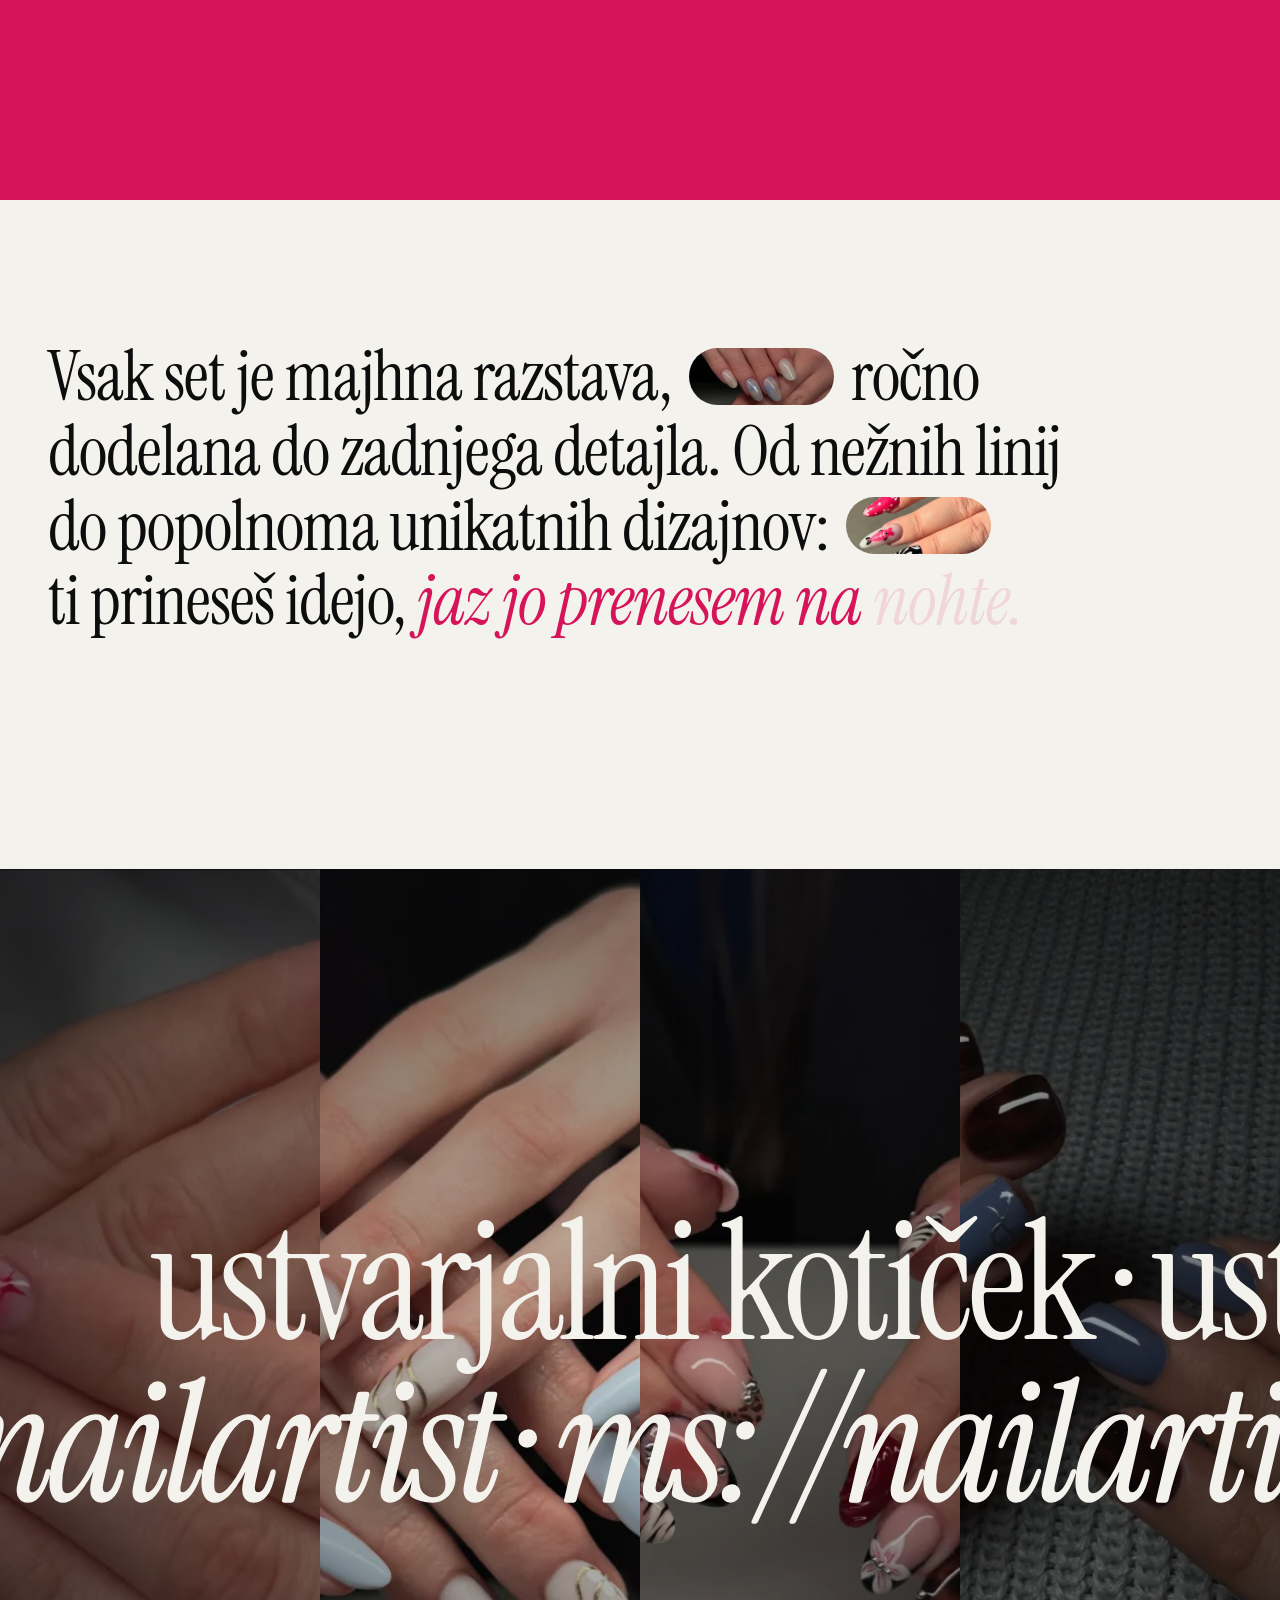
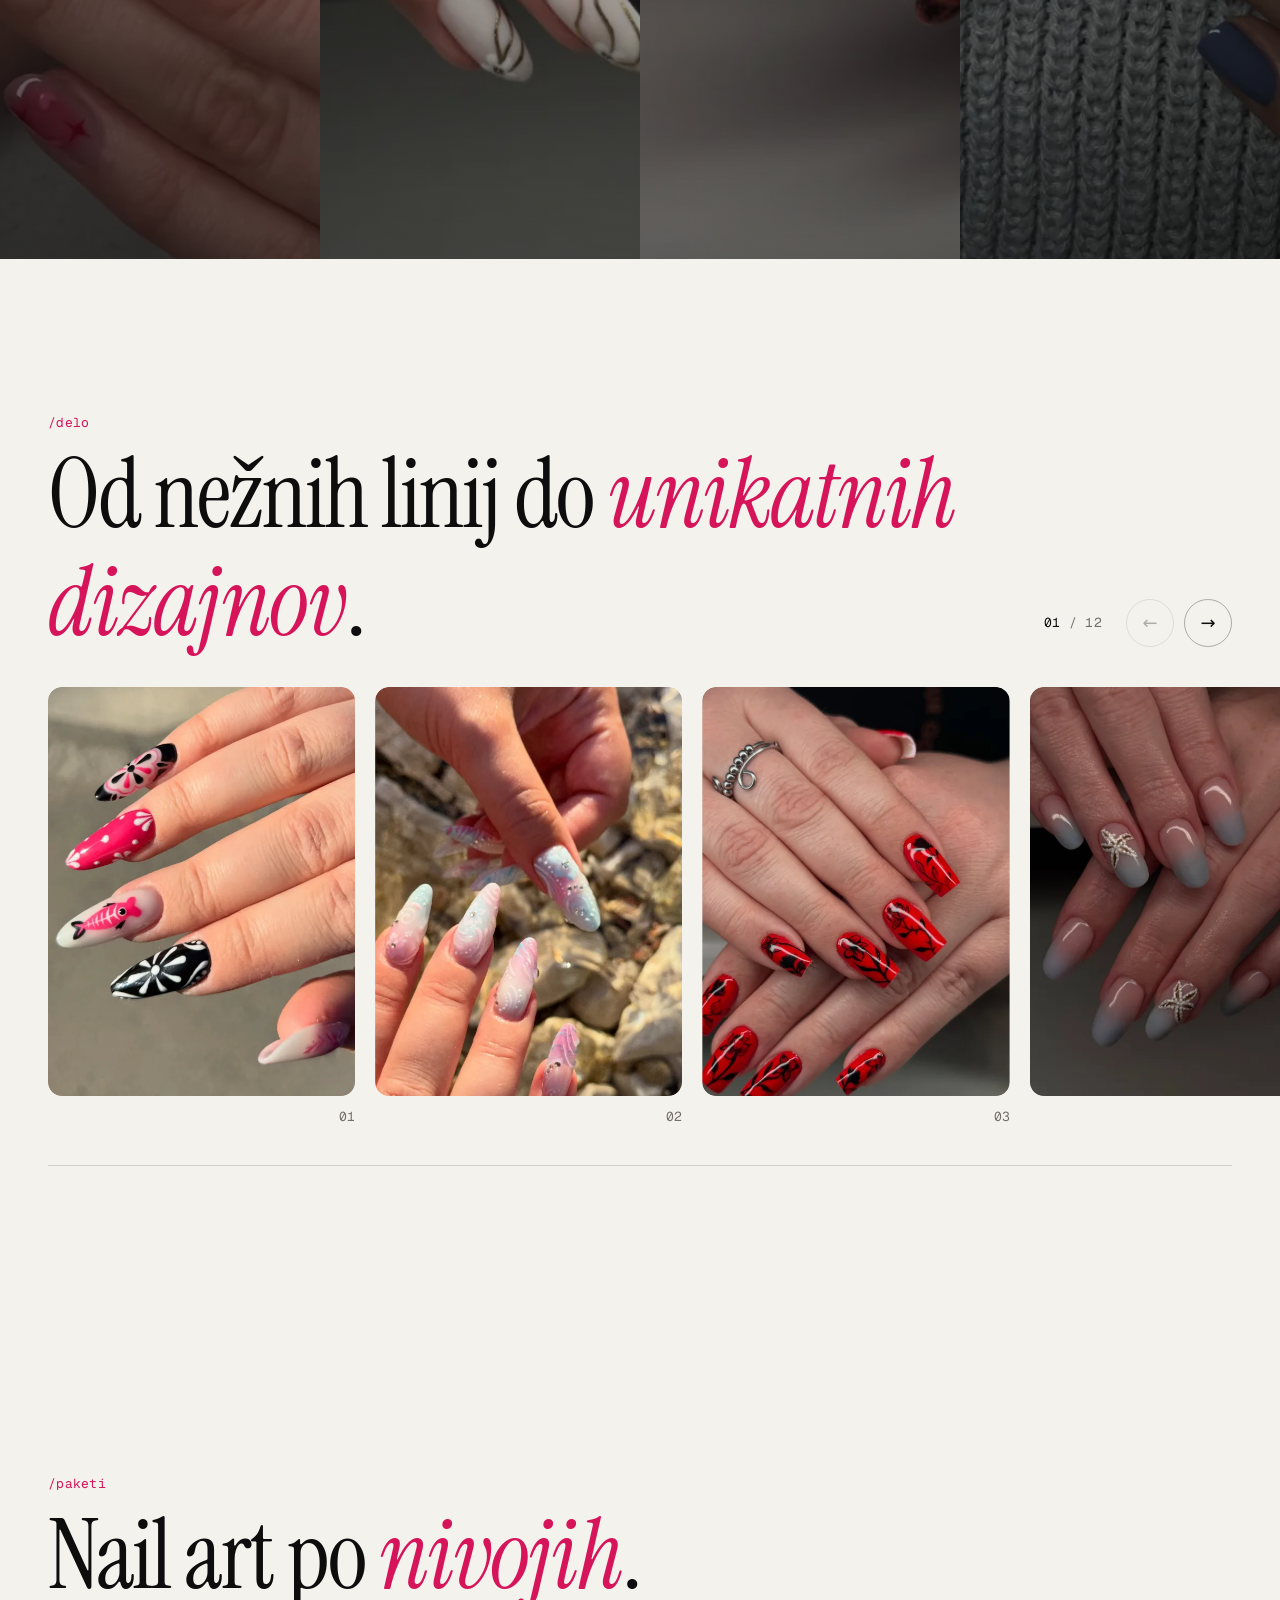
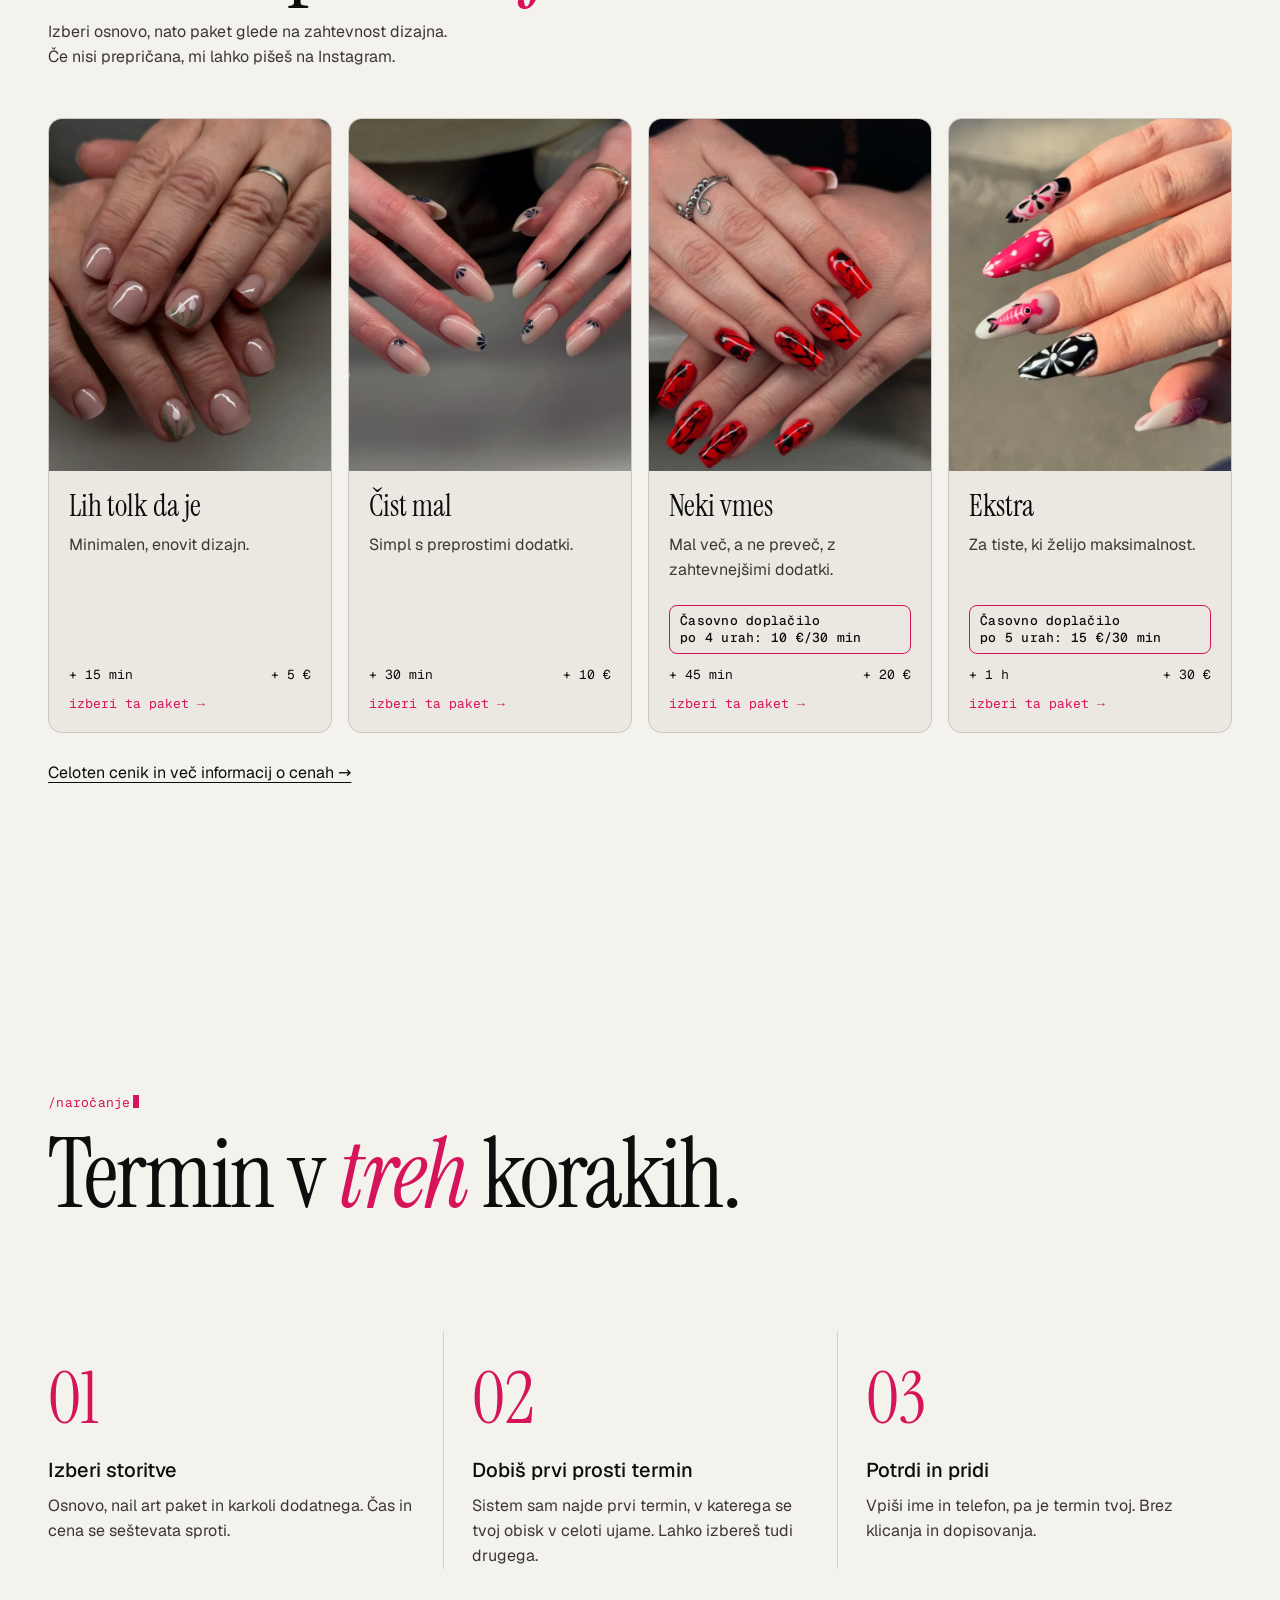
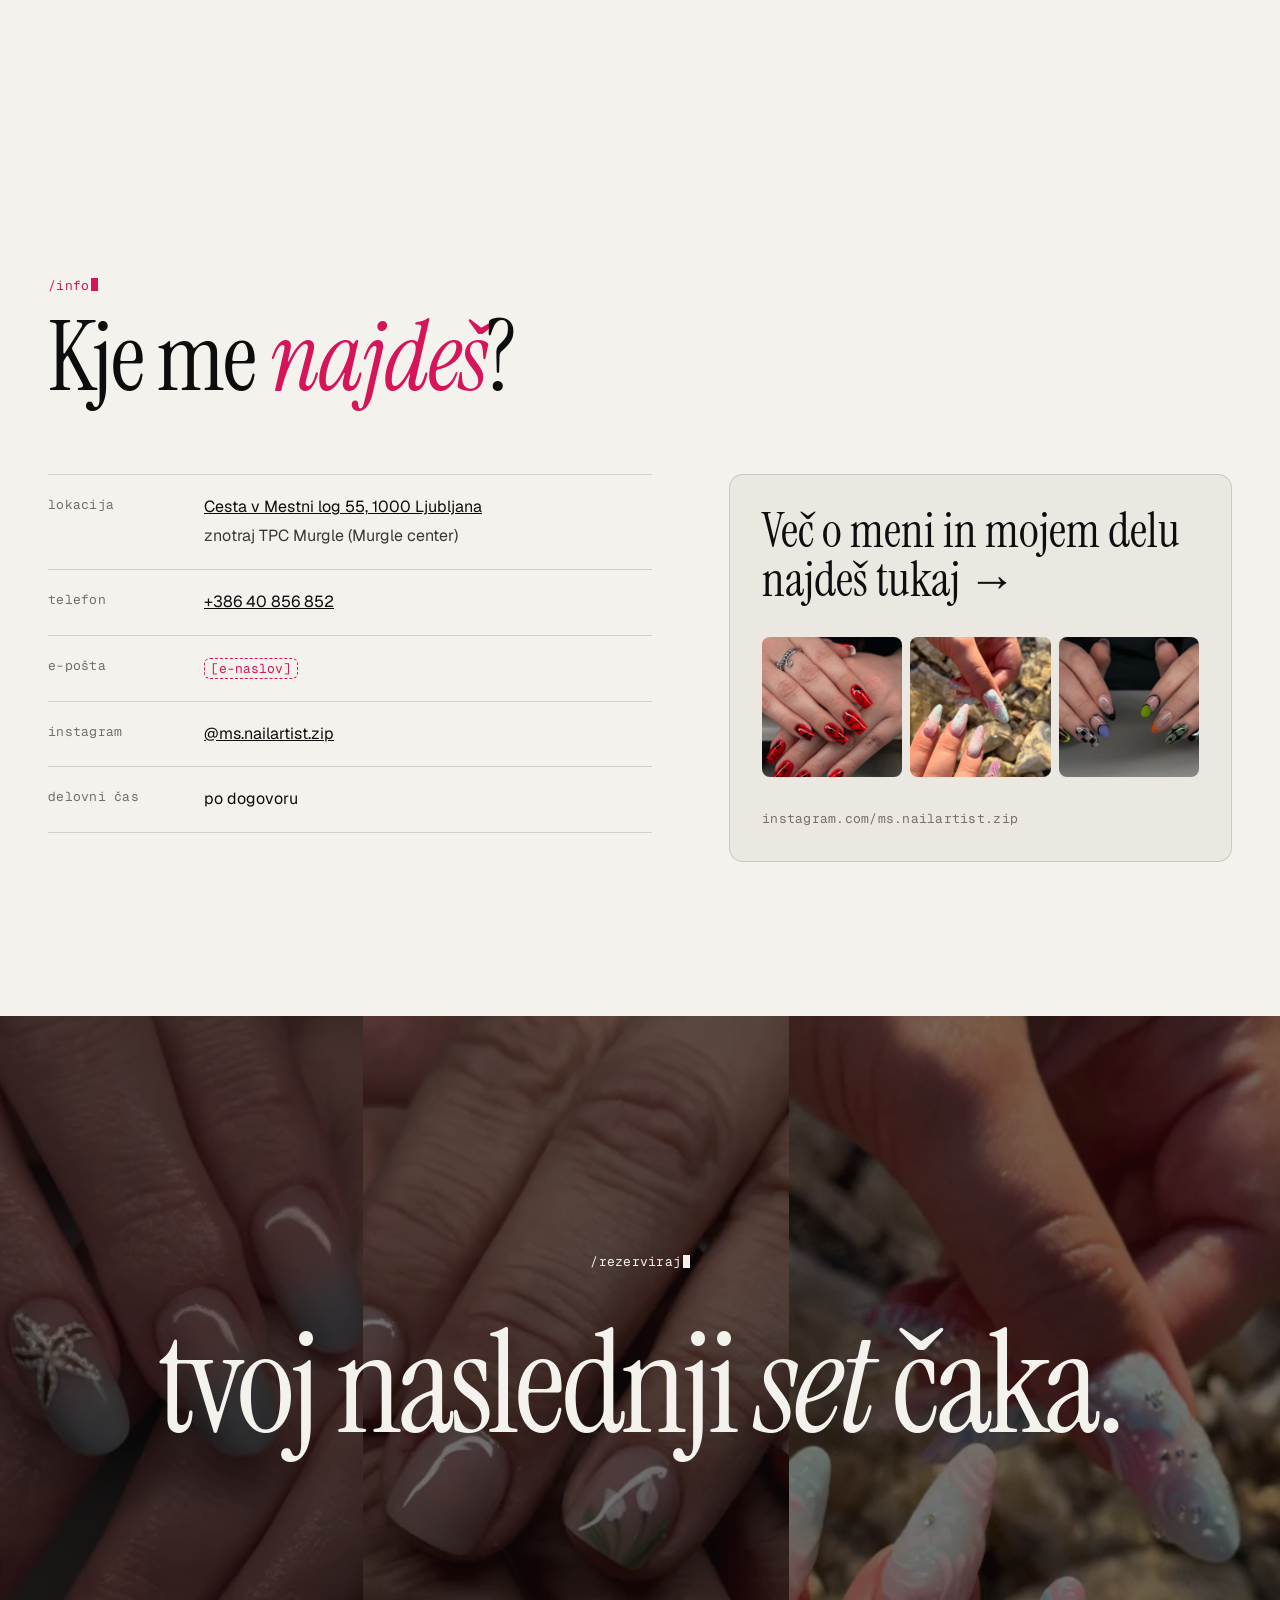
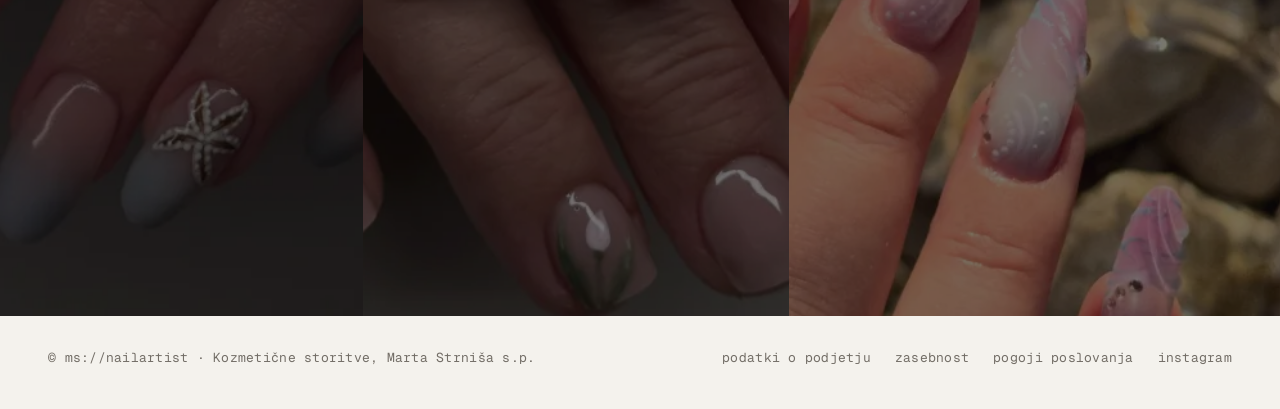
==== commit 8a833b82: "Preview: question mark in the info heading Co-Authored-By: Claude Opus 5.5 <noreply@anthropic.com> C" ====
--- a/index.html
+++ b/index.html
@@ -127,7 +127,7 @@
       <div class="section-head">
         <div>
           <span class="eyebrow mono">/info</span>
-          <h2 class="split">Kje me <em>najdeš</em>.</h2>
+          <h2 class="split">Kje me <em>najdeš</em>?</h2>
         </div>
       </div>
       <div class="info-grid">
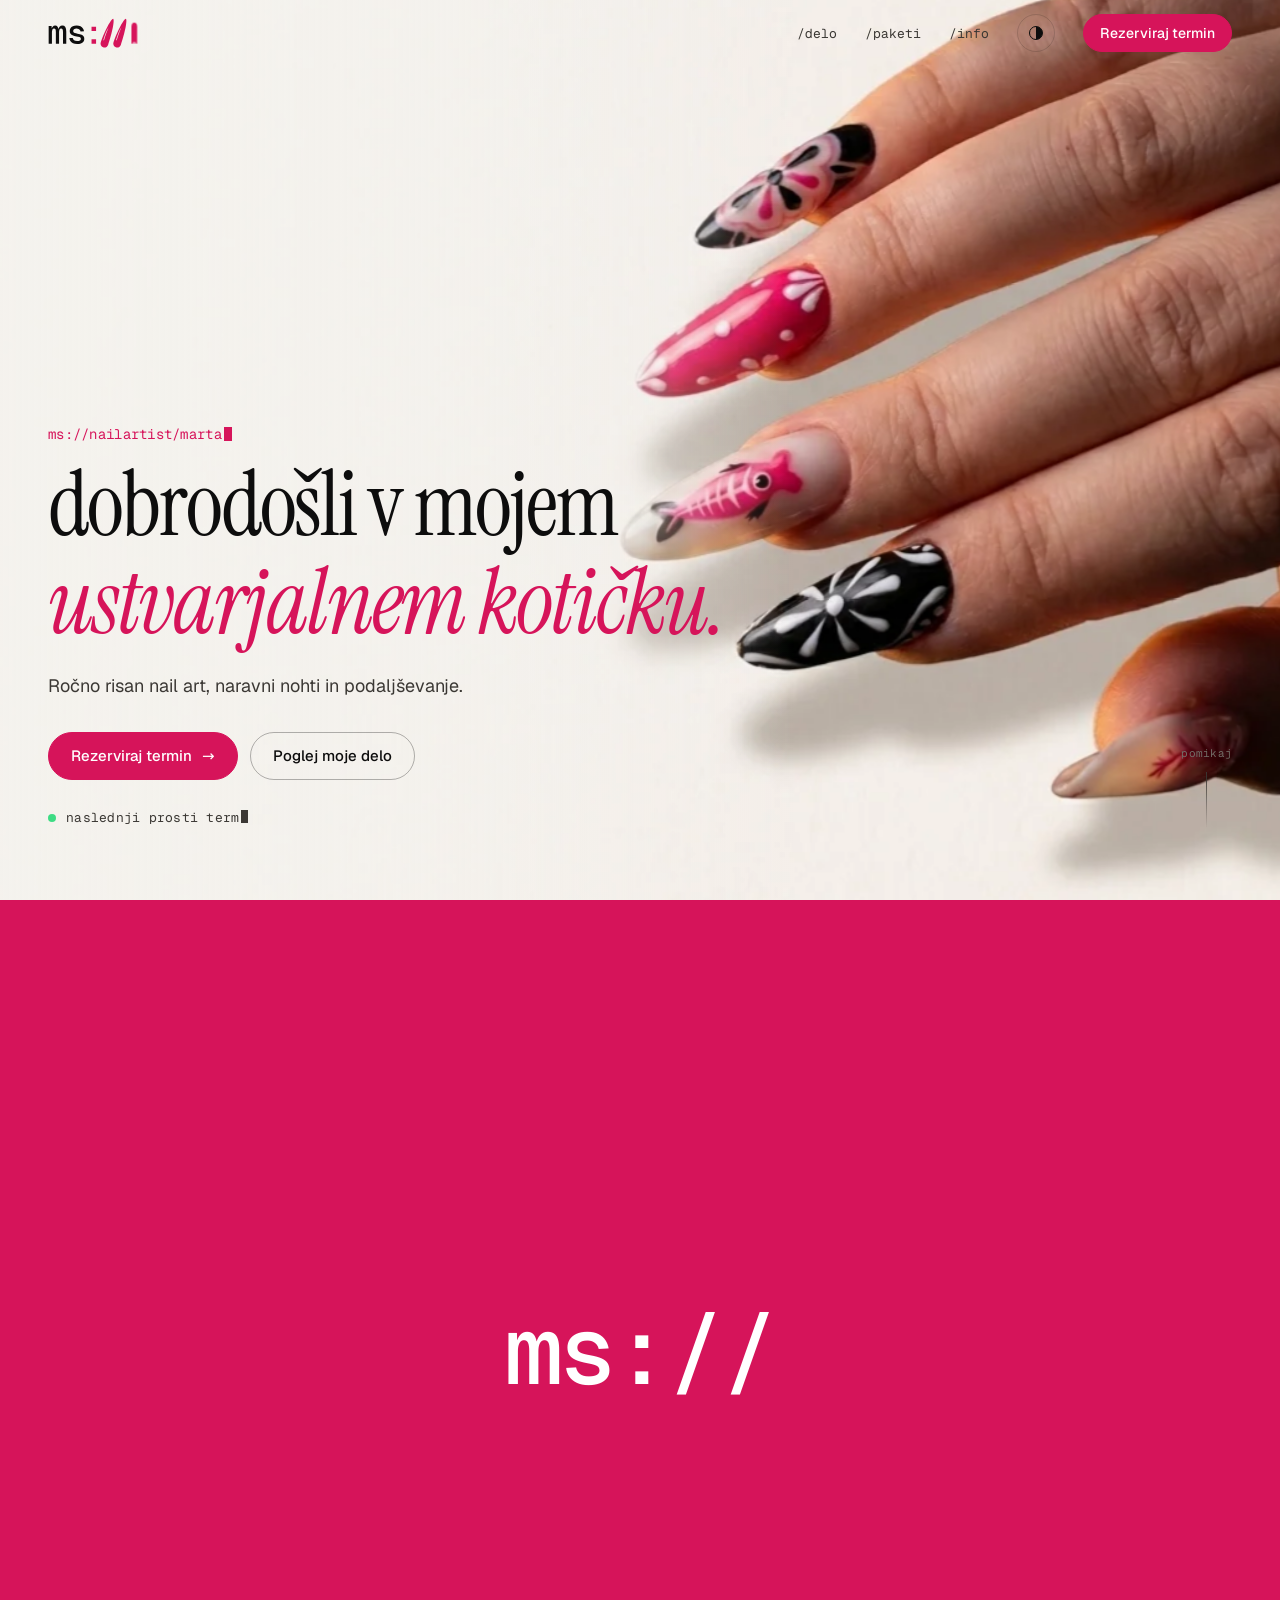
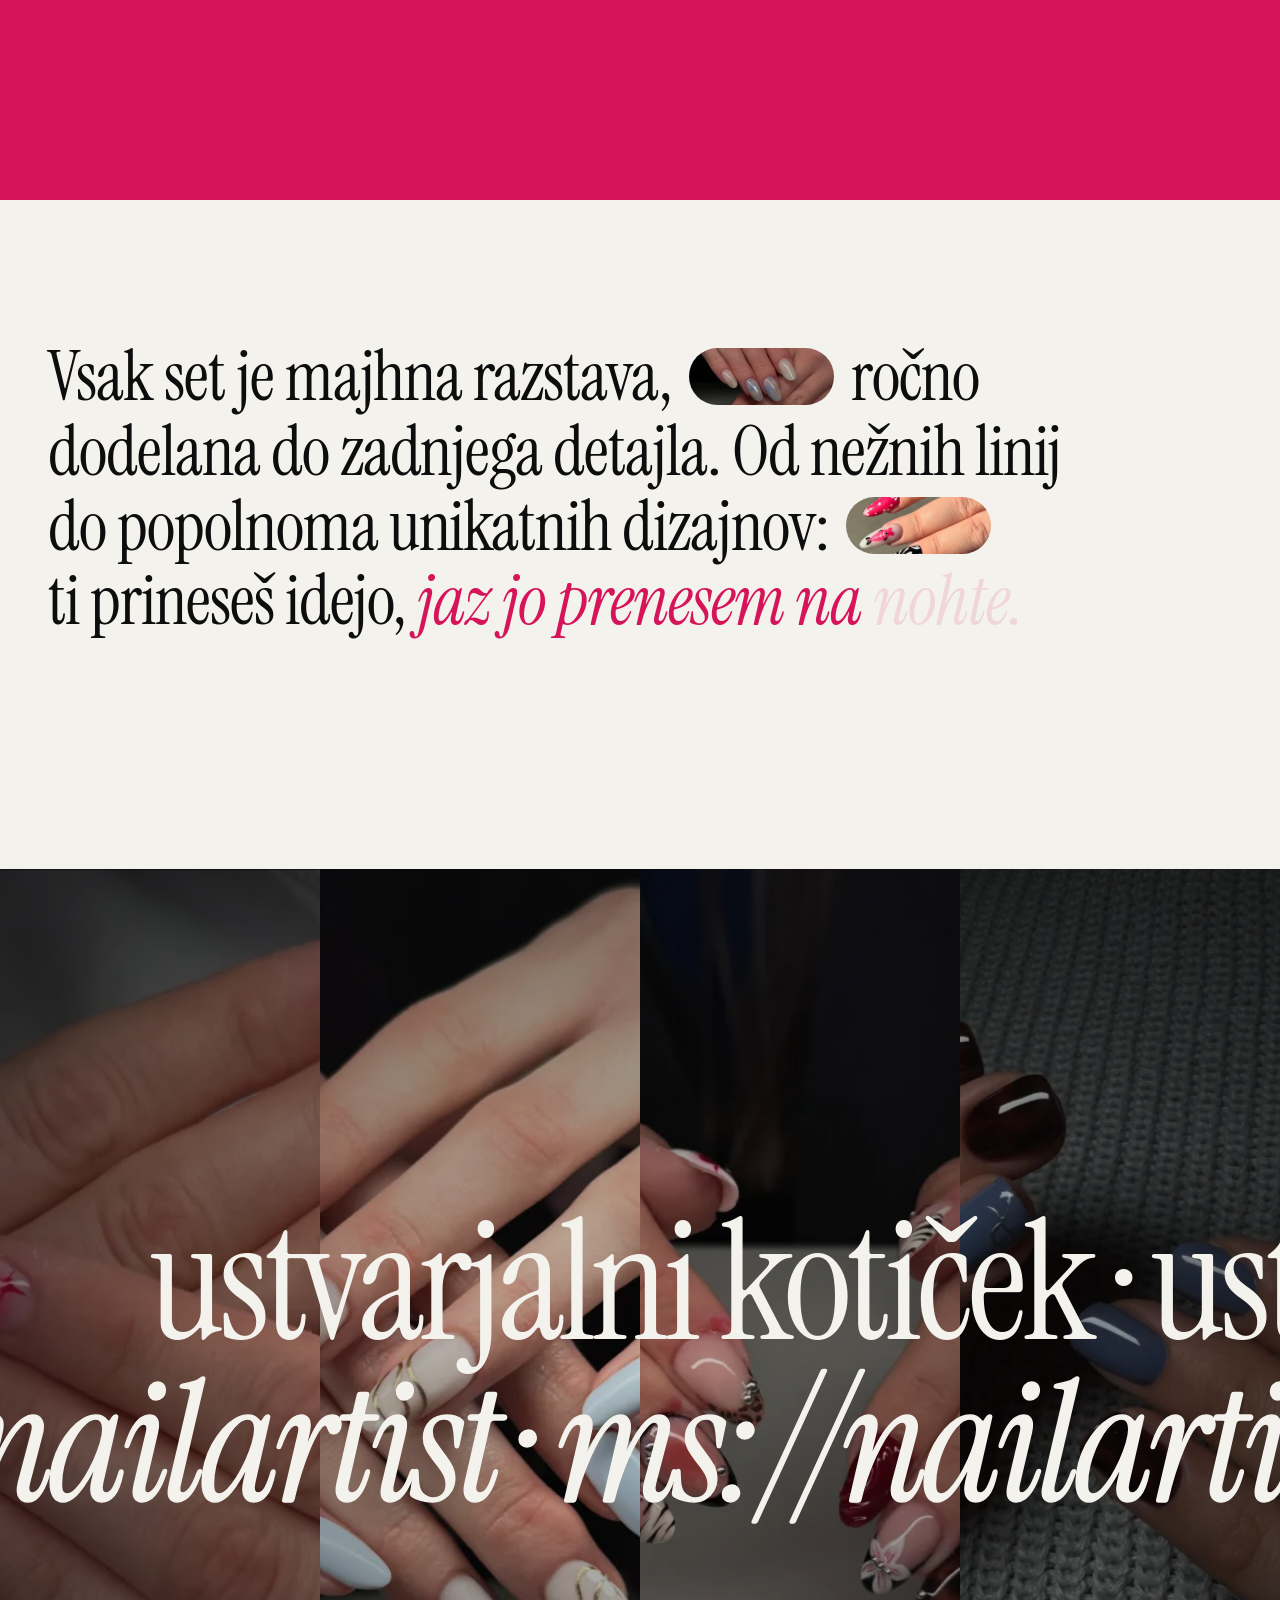
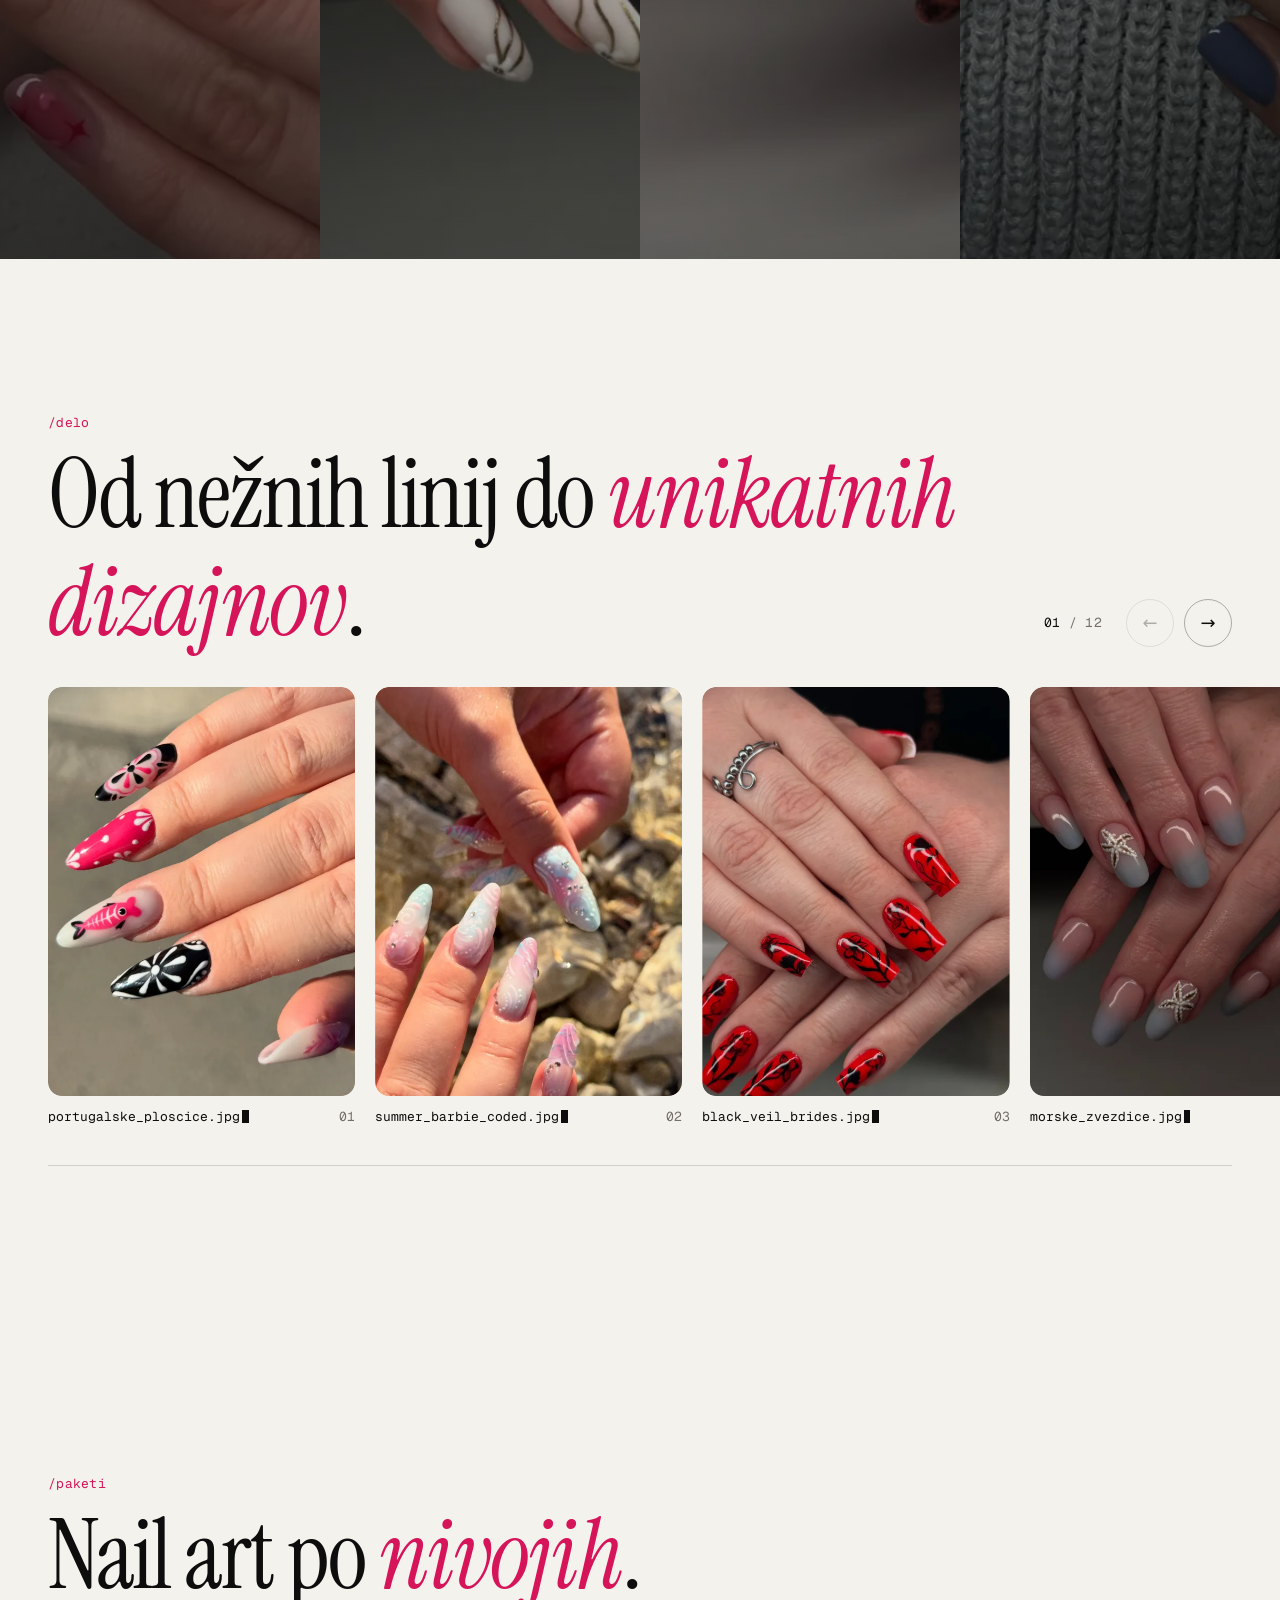
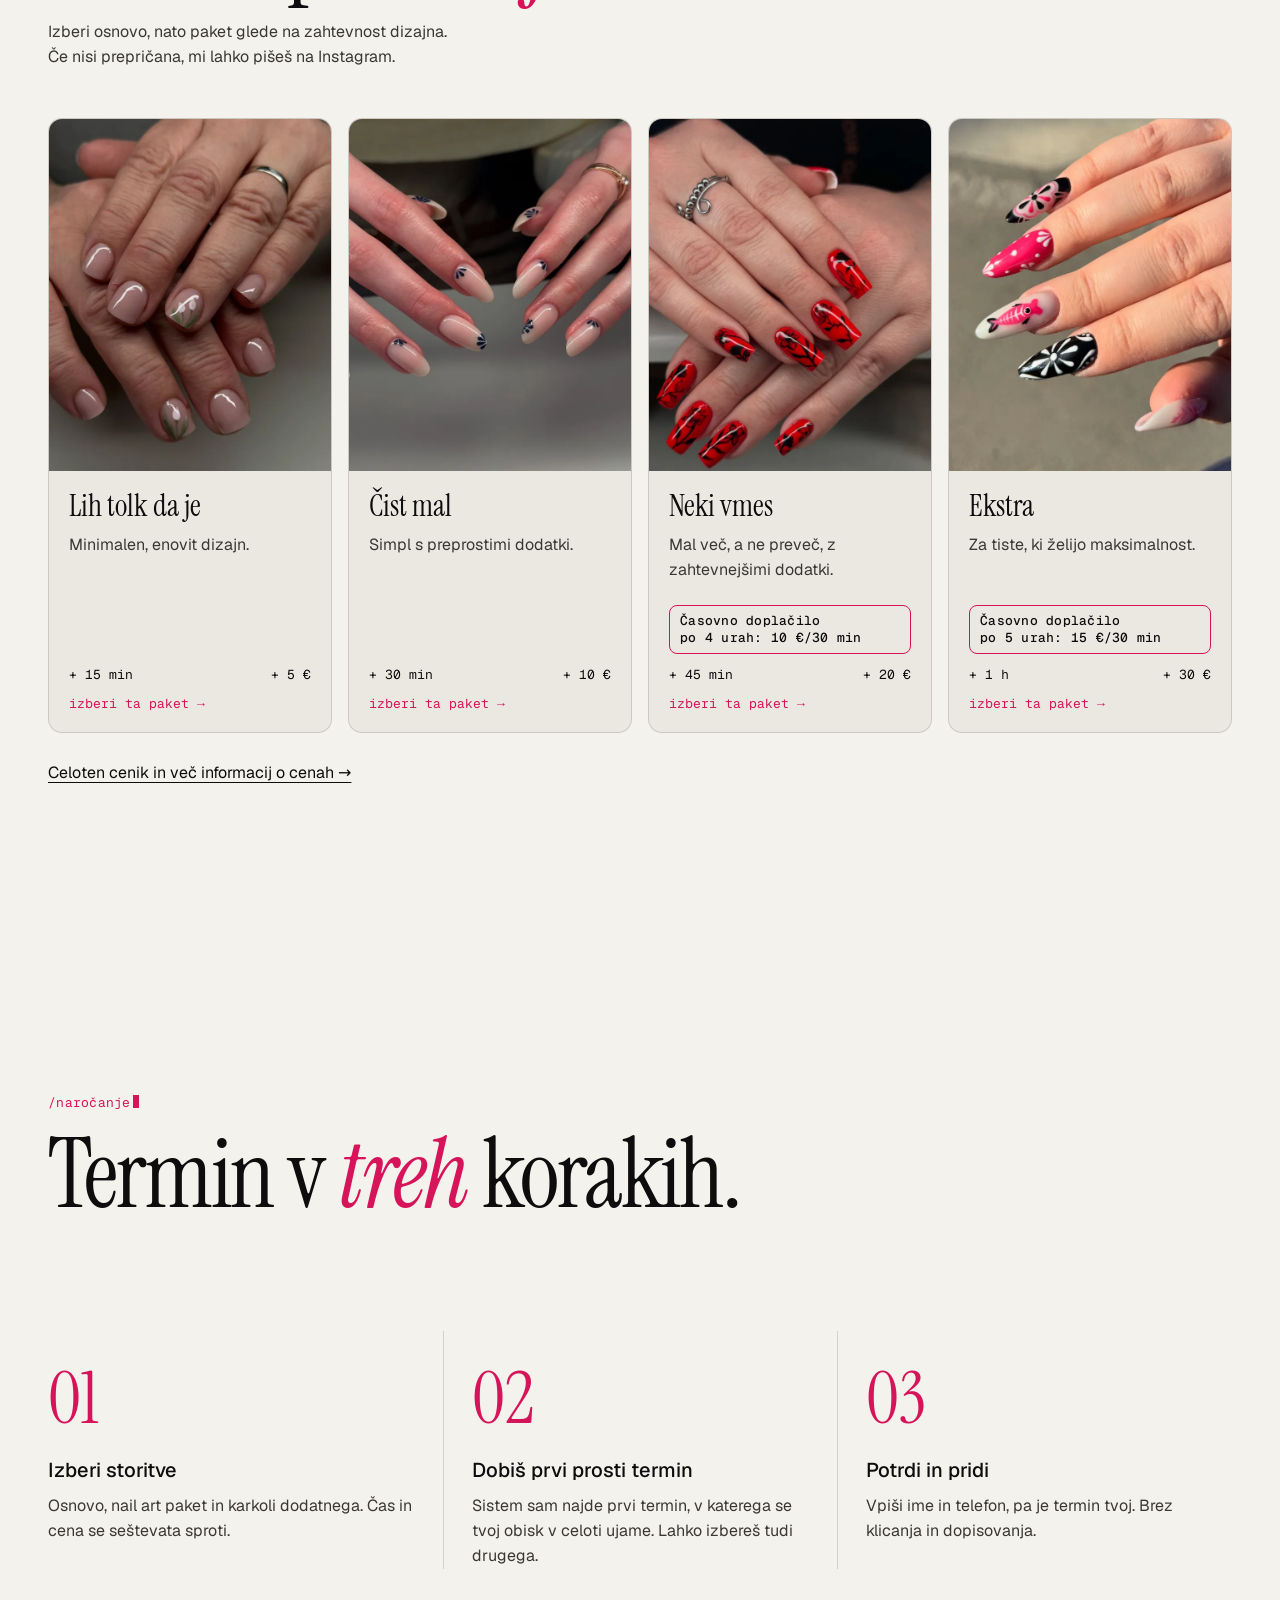
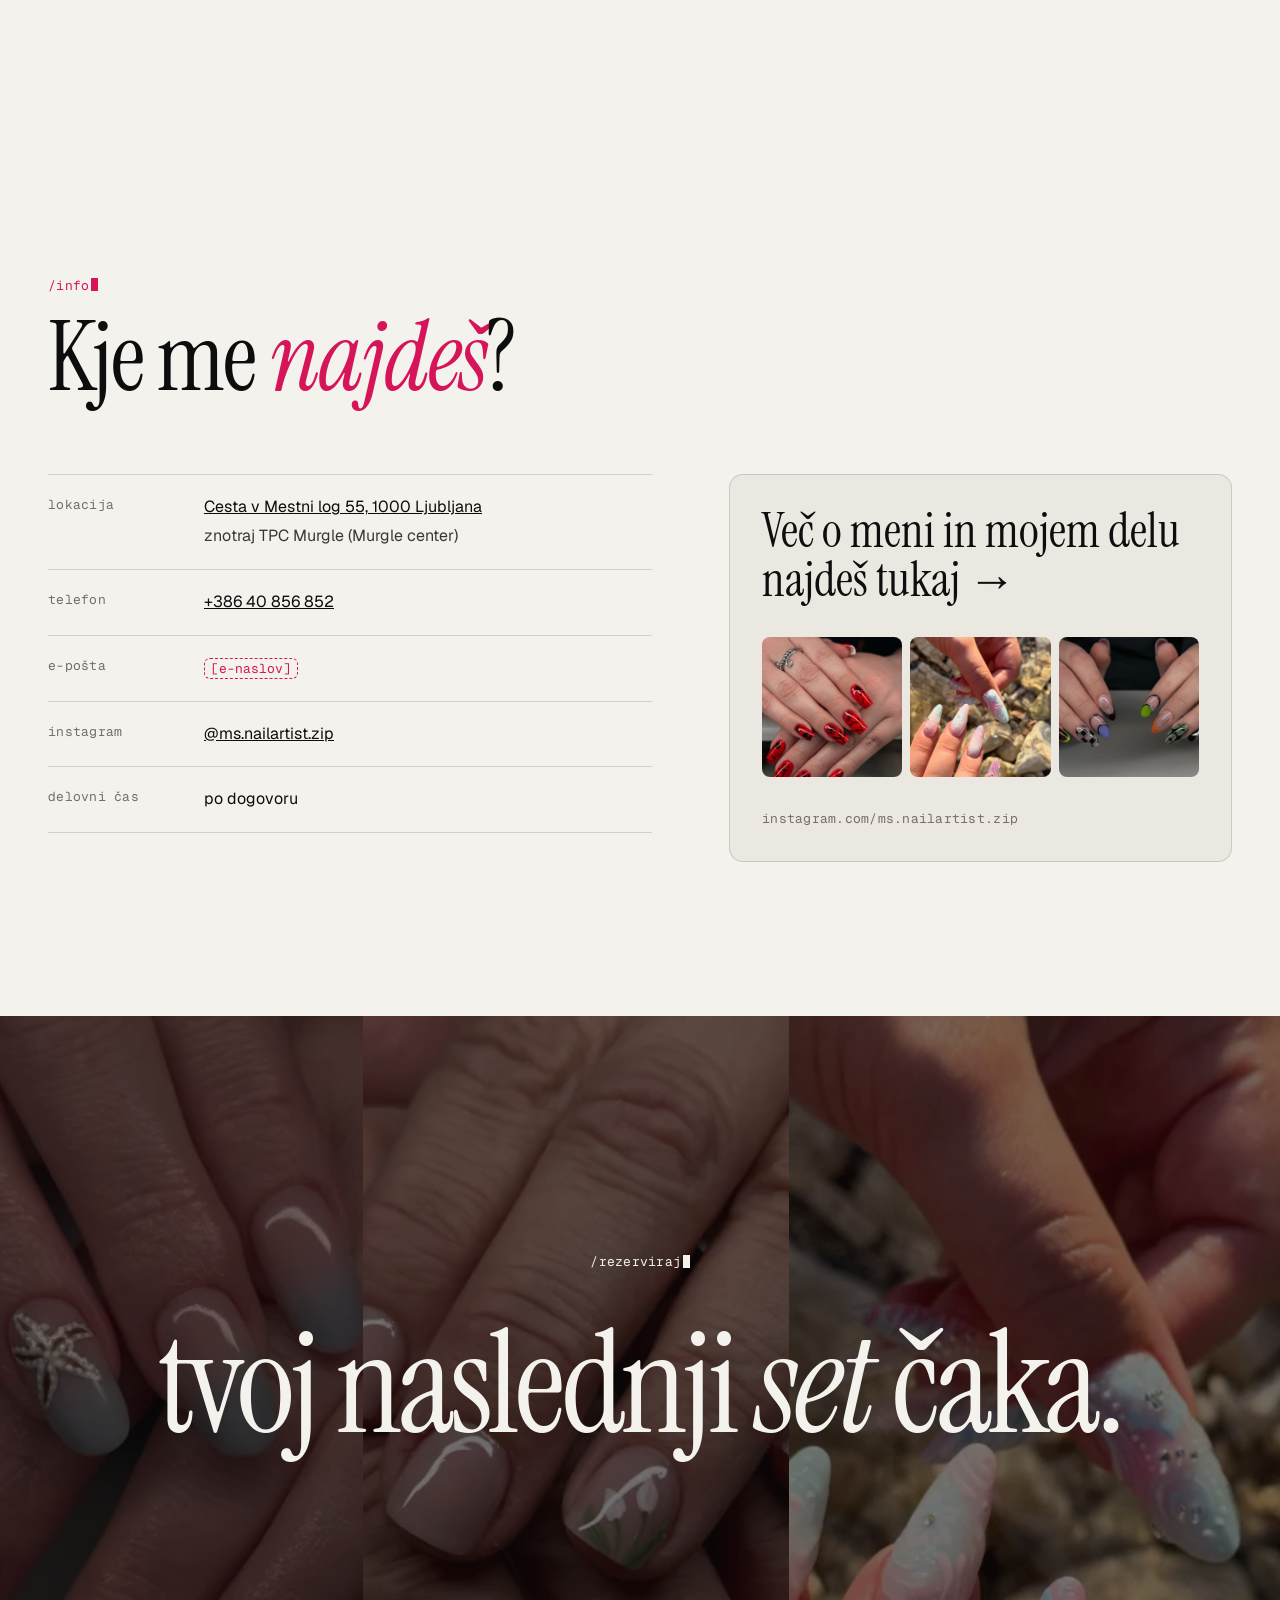
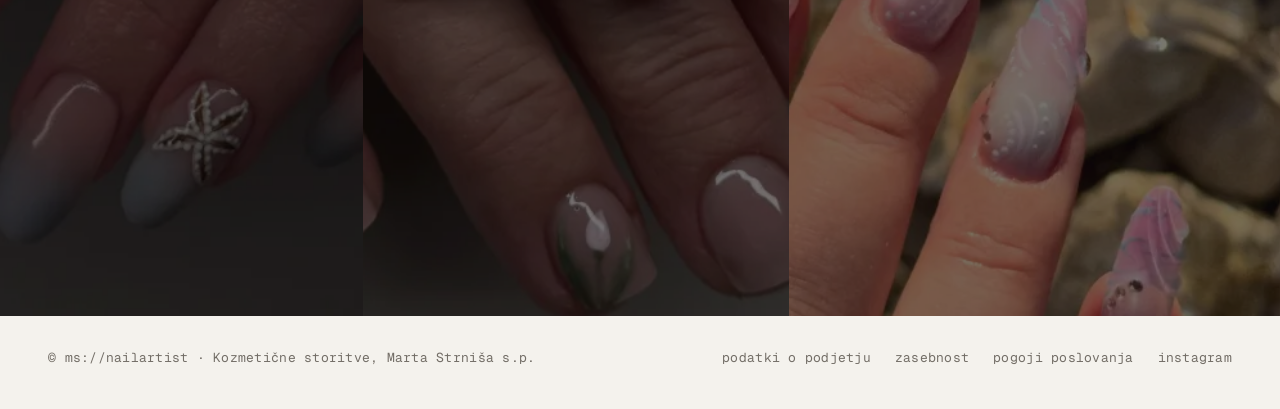
==== commit 7538eea4: "Animated ms:// header logo: typewriter with a nail-shaped cursor The header logo now types out ms://" ====
--- a/index.html
+++ b/index.html
@@ -29,7 +29,10 @@
   </div>
 
   <header class="site-header">
-    <a class="logo" href="/">ms<span>://</span></a>
+    <a class="logo" href="/" aria-label="ms://nailartist"><svg class="lg" xmlns="http://www.w3.org/2000/svg" viewBox="16 -20 2700 900" role="img" aria-label="ms://"><defs><path id="lgs" d="M1669 860C1609 839 1577 771 1599 710C1723 357 1907 2 1971 0C2020 41 1942 434 1818 787C1796 848 1729 881 1669 860ZM1680 632C1720 491 1777 357 1835 261C1786 379 1742 499 1698 638C1686 658 1677 655 1680 632Z"/><path id="lgn" d="M2520 750V250Q2520 120 2605 120Q2690 120 2690 250V750Z"/><clipPath id="lgc"><use href="#lgs"/><use href="#lgs" x="382"/><use href="#lgn"/></clipPath></defs>
+<path class="i k a" d="M36 750V218H124L128 338L117 335Q127 274 157 240Q186 206 231 206Q279 206 303 240Q328 274 334 341H323Q332 277 364 241Q396 206 444 206Q507 206 535 249Q564 293 564 391V750H466V408Q466 344 452 319Q439 294 411 294Q393 294 379 306Q364 318 356 344Q348 369 348 410V750H252V408Q252 346 240 320Q227 294 198 294Q179 294 165 306Q151 318 143 344Q134 369 134 410V750Z"/><path class="i k b" d="M888 762Q817 762 766 738Q715 714 687 673Q659 633 655 583L758 577Q766 620 798 646Q830 671 889 671Q944 671 973 656Q1002 641 1002 609Q1002 589 992 576Q982 562 954 553Q927 543 874 533Q795 518 750 497Q706 477 687 445Q668 414 668 369Q668 323 691 286Q715 249 761 228Q807 206 875 206Q946 206 992 230Q1038 255 1064 294Q1090 333 1097 379L994 385Q988 359 973 340Q958 320 933 309Q908 297 875 297Q822 297 797 318Q772 339 772 369Q772 393 784 408Q796 422 824 432Q852 441 900 450Q981 463 1025 484Q1069 504 1087 534Q1105 564 1105 608Q1105 656 1078 691Q1050 725 1002 743Q953 762 888 762Z"/><path class="p k c" d="M1322 750V618H1458V750ZM1322 371V239H1458V371Z"/><use class="p k d" href="#lgs" fill-rule="evenodd"/><use class="p k e" href="#lgs" x="382" fill-rule="evenodd"/>
+<g class="cur"><g class="nail"><use class="p" href="#lgn"/><path d="M2543 750A62 62 0 0 1 2667 750Z" fill="#fff" fill-opacity=".5"/></g></g>
+<rect class="gl" clip-path="url(#lgc)" x="0" y="-20" width="130" height="900" fill="#fff" fill-opacity=".6"/></svg></a>
     <nav class="nav" aria-label="Glavna navigacija">
       <a href="#delo">/delo</a>
       <a href="#paketi">/paketi</a>
--- a/styles.css
+++ b/styles.css
@@ -117,6 +117,7 @@
 .field .hint { margin: 6px 0 0; color: var(--ink-3); font-size: 13px; }
 .fees { list-style: none; margin: 12px 0 0; padding: 0; }
 .fees li { display: flex; justify-content: space-between; gap: 16px; padding: 12px 0; border-top: 1px solid var(--line); }
+.fees li .mono { white-space: nowrap; text-align: right; }
 .price-note { margin: 40px 0 0; color: var(--ink-3); font-size: 12px; line-height: 1.6; }
 .svc-list { display: grid; gap: 8px; margin: 0; padding: 0; list-style: none; }
 .svc {
@@ -243,7 +244,28 @@
 [data-theme='light'] .first-slot { background: var(--bg-2); }
 [data-theme='light'] .day[aria-pressed='true'] { border-color: var(--ink); background: var(--bg); box-shadow: 3px 3px 0 var(--ink); }
 /* dotted price leaders, as on her printed cenik */
-[data-theme='light'] .svc { grid-template-columns: 22px minmax(0, max-content) minmax(16px, 1fr) auto; }
-[data-theme='light'] .svc .dots { display: block; align-self: end; margin-bottom: 0.4em; border-bottom: 3px dotted var(--ink); }
+[data-theme='light'] .svc { grid-template-columns: 22px minmax(0, max-content) minmax(110px, 1fr) auto; }
+/* the leader sits on the price's line (vertically centred); on phones there is no room, so it is dropped */
+[data-theme='light'] .svc .dots { display: block; align-self: center; position: relative; top: 5px; height: 0; border-bottom: 3px dotted var(--ink); }
+@media (max-width: 560px) {
+  [data-theme='light'] .svc { grid-template-columns: 22px 1fr auto; }
+  [data-theme='light'] .svc .dots { display: none; }
+}
 [data-theme='light'] .svc .meta { color: var(--ink); }
 [data-theme='light'] .sum-list .x { font: 18px/1 system-ui, sans-serif; }
+
+
+/* header logo */
+.logo .lg { display: block; height: 30px; width: auto; overflow: visible; }
+.lg .i{fill:var(--ink)}.lg .p{fill:var(--pink)}
+
+.lg .k{animation:lg-strike .2s cubic-bezier(.3,0,.2,1) backwards}
+.lg .a{animation-delay:.5s}.lg .b{animation-delay:.9s}.lg .c{animation-delay:1.3s}.lg .d{animation-delay:1.7s}.lg .e{animation-delay:2.1s}
+.lg .cur{animation:lg-hop 2.5s steps(1,end) both}
+.lg .nail{animation:lg-blink 1.1s steps(1,end) 2.5s infinite}
+.lg .gl{animation:lg-gloss 6s ease-in-out 3.2s infinite;transform:translateX(-500px) skewX(-20deg)}
+@keyframes lg-strike{from{opacity:0;transform:translateY(-34px)}55%{opacity:1;transform:translateY(8px)}to{transform:none}}
+@keyframes lg-hop{0%{transform:translateX(-2484px)}20%{transform:translateX(-1865px)}36%{transform:translateX(-1248px)}52%{transform:translateX(-940px)}68%{transform:translateX(-558px)}84%,100%{transform:none}}
+@keyframes lg-blink{50%{opacity:.12}}
+@keyframes lg-gloss{0%{transform:translateX(-500px) skewX(-20deg)}22%,100%{transform:translateX(2900px) skewX(-20deg)}}
+
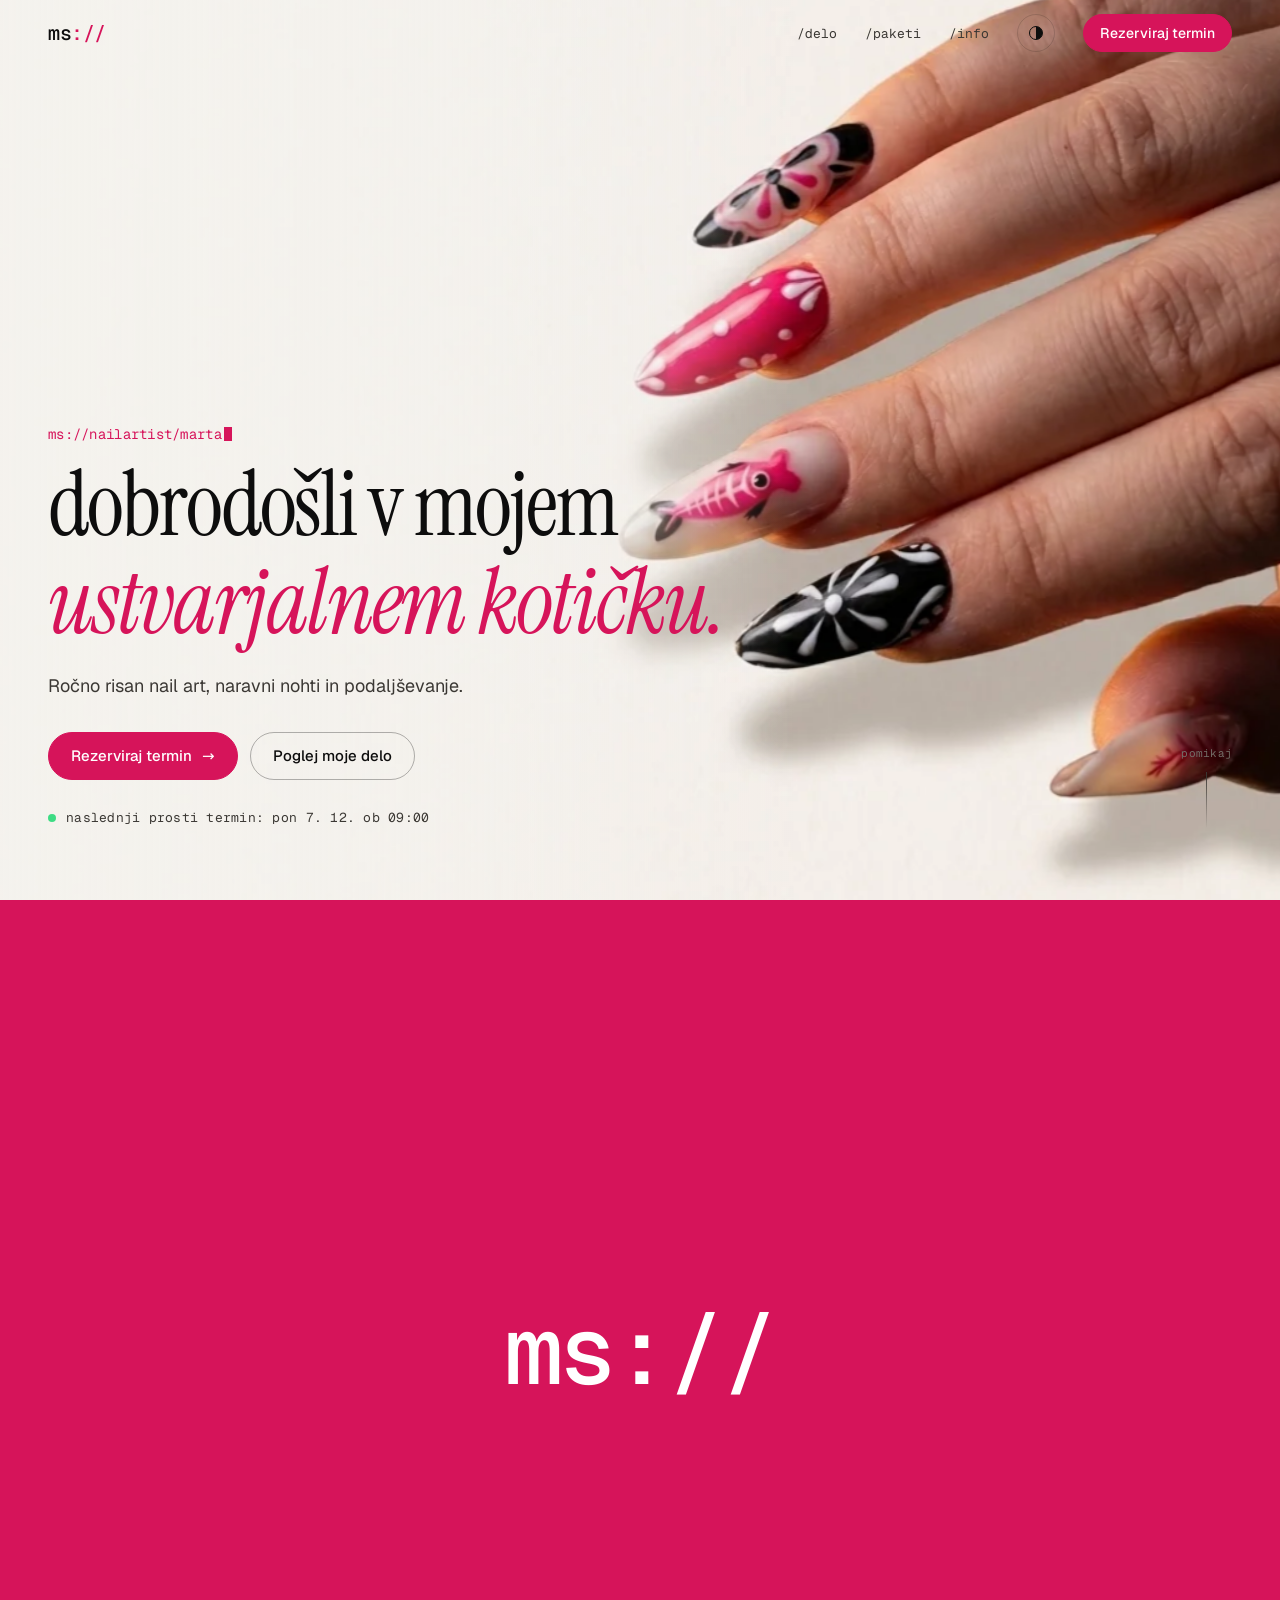
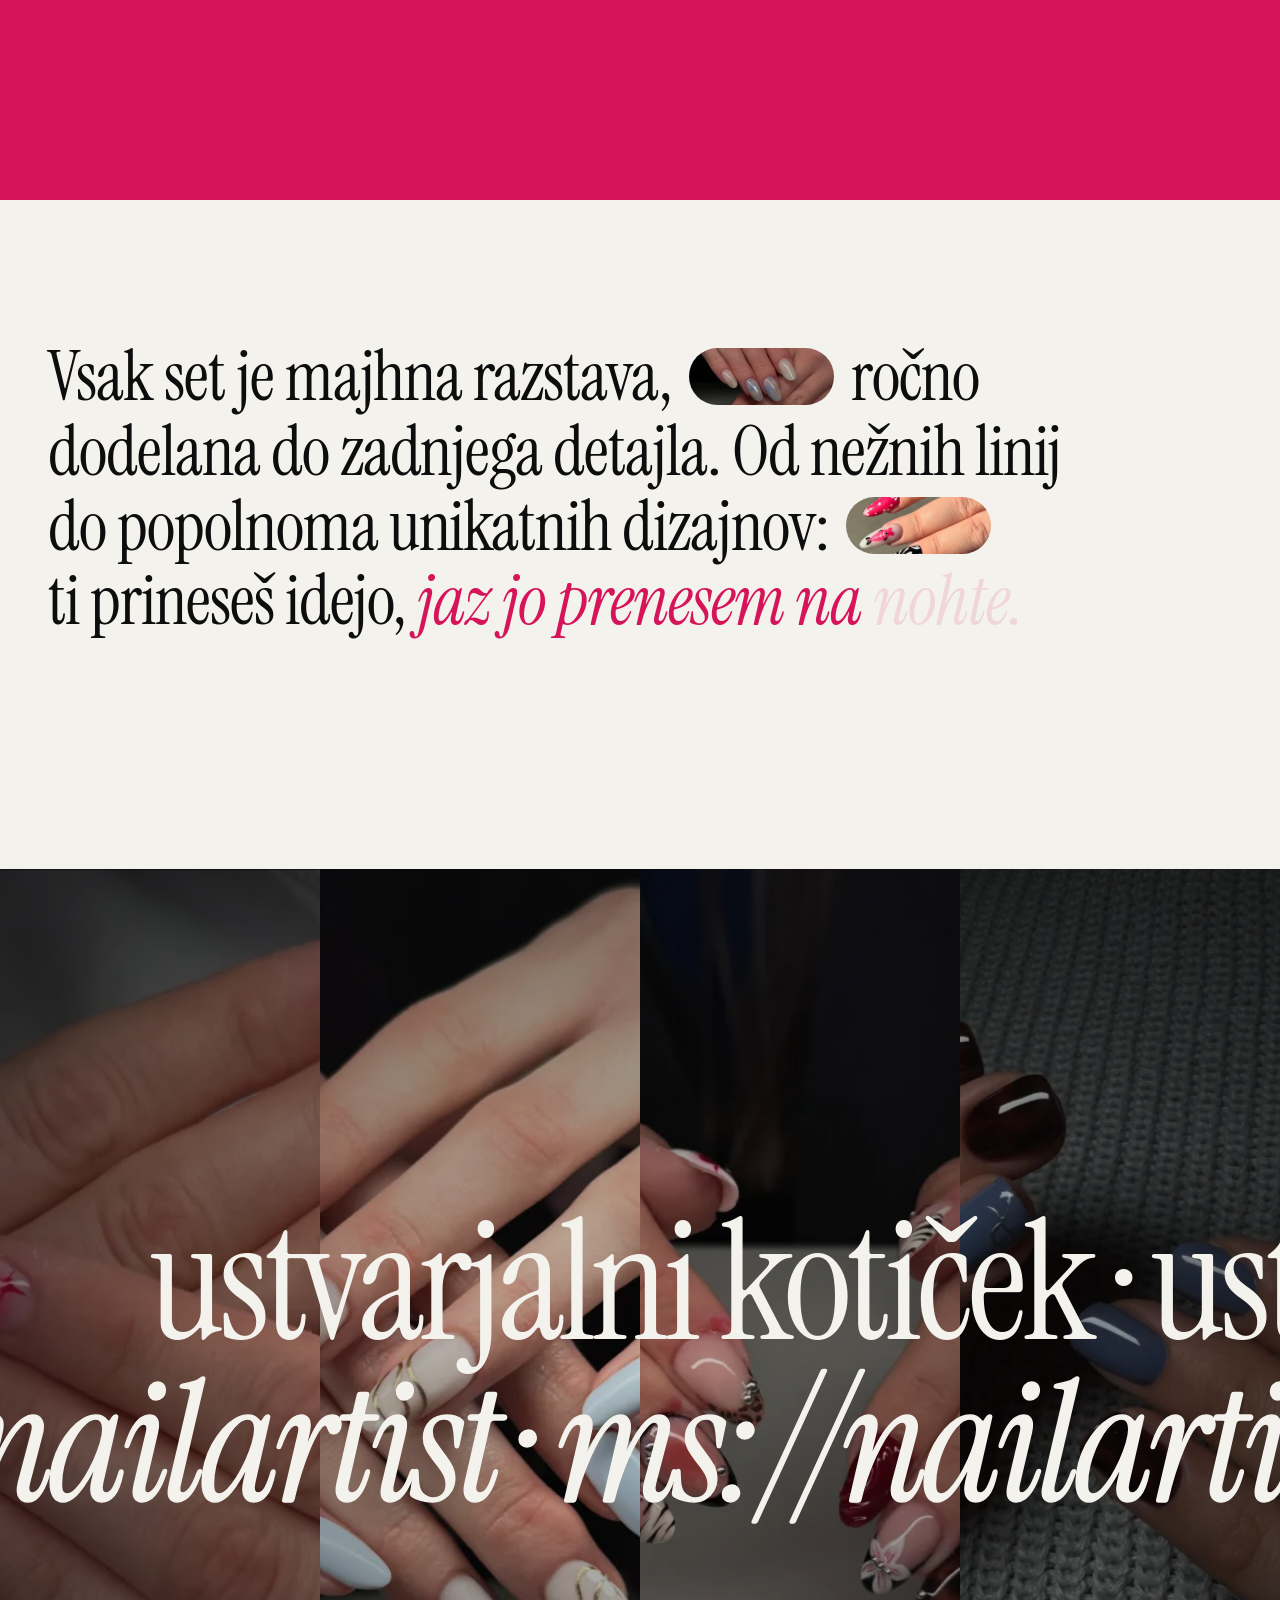
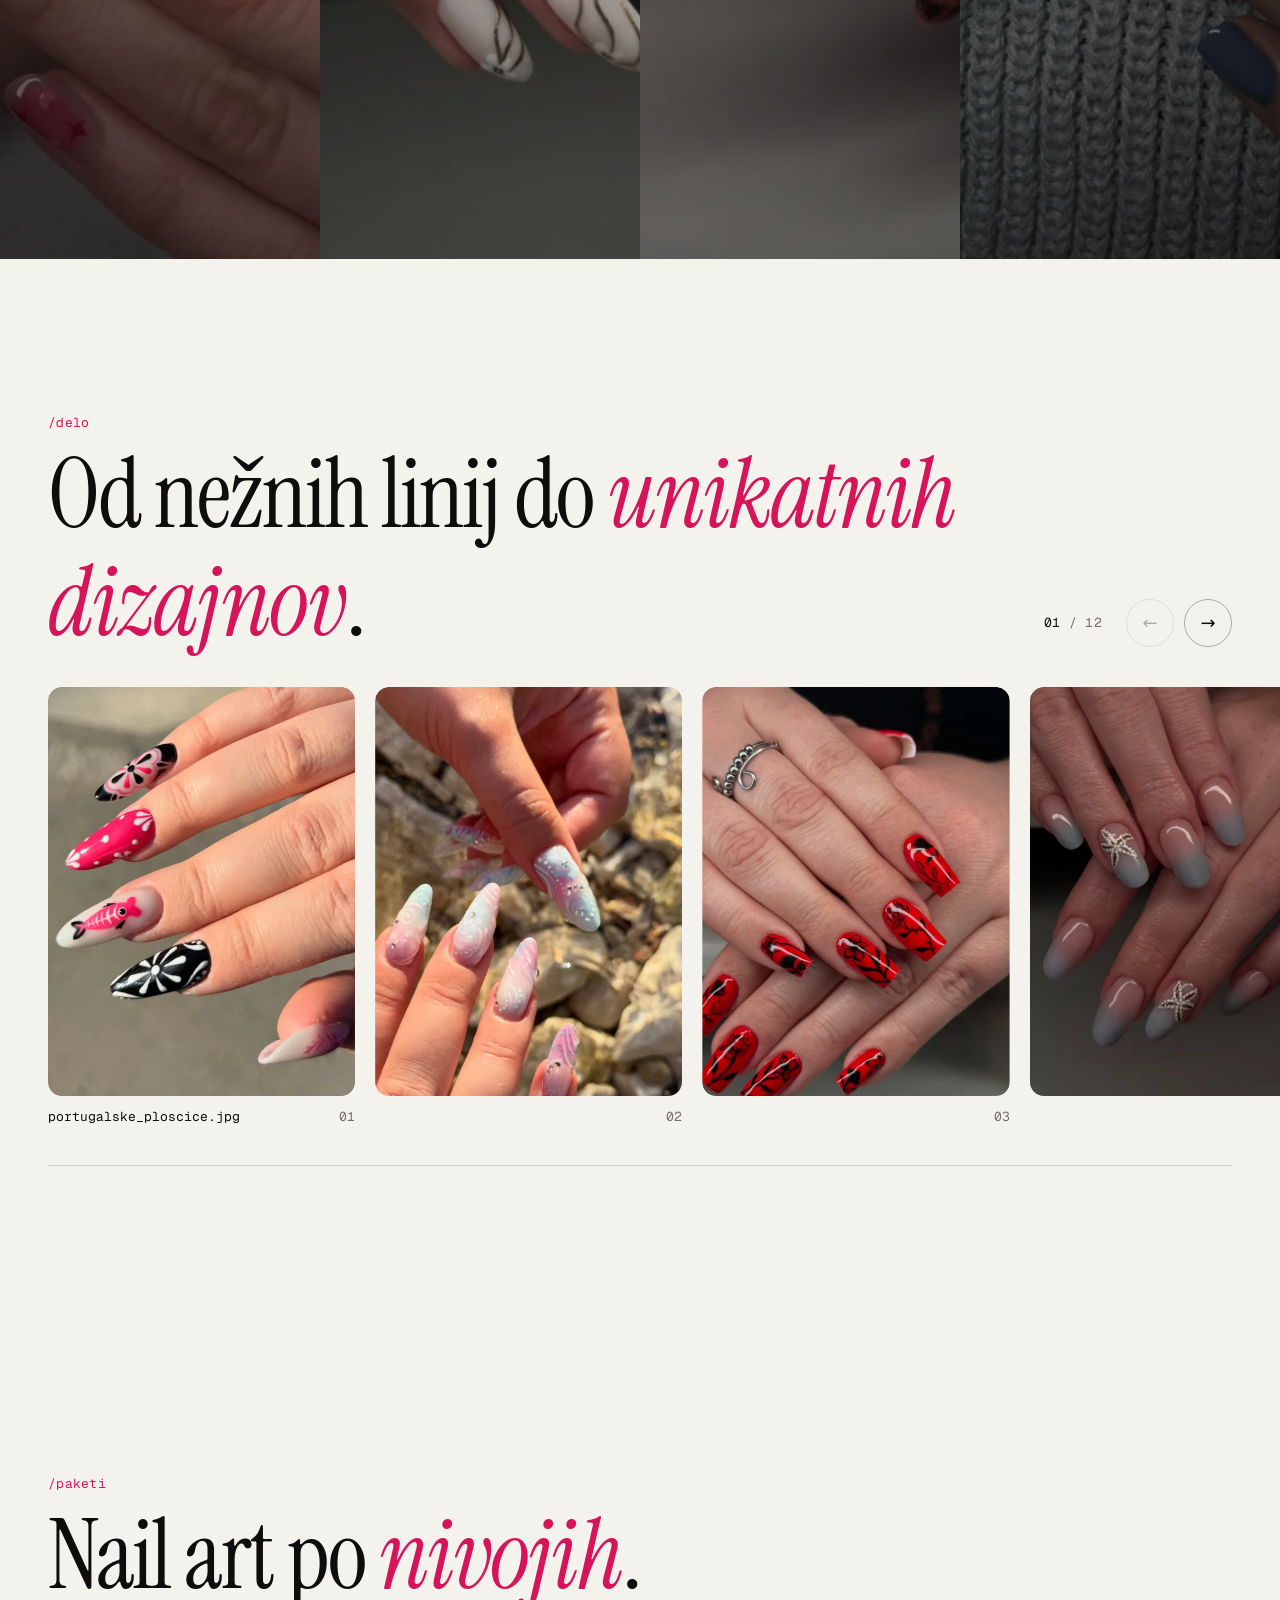
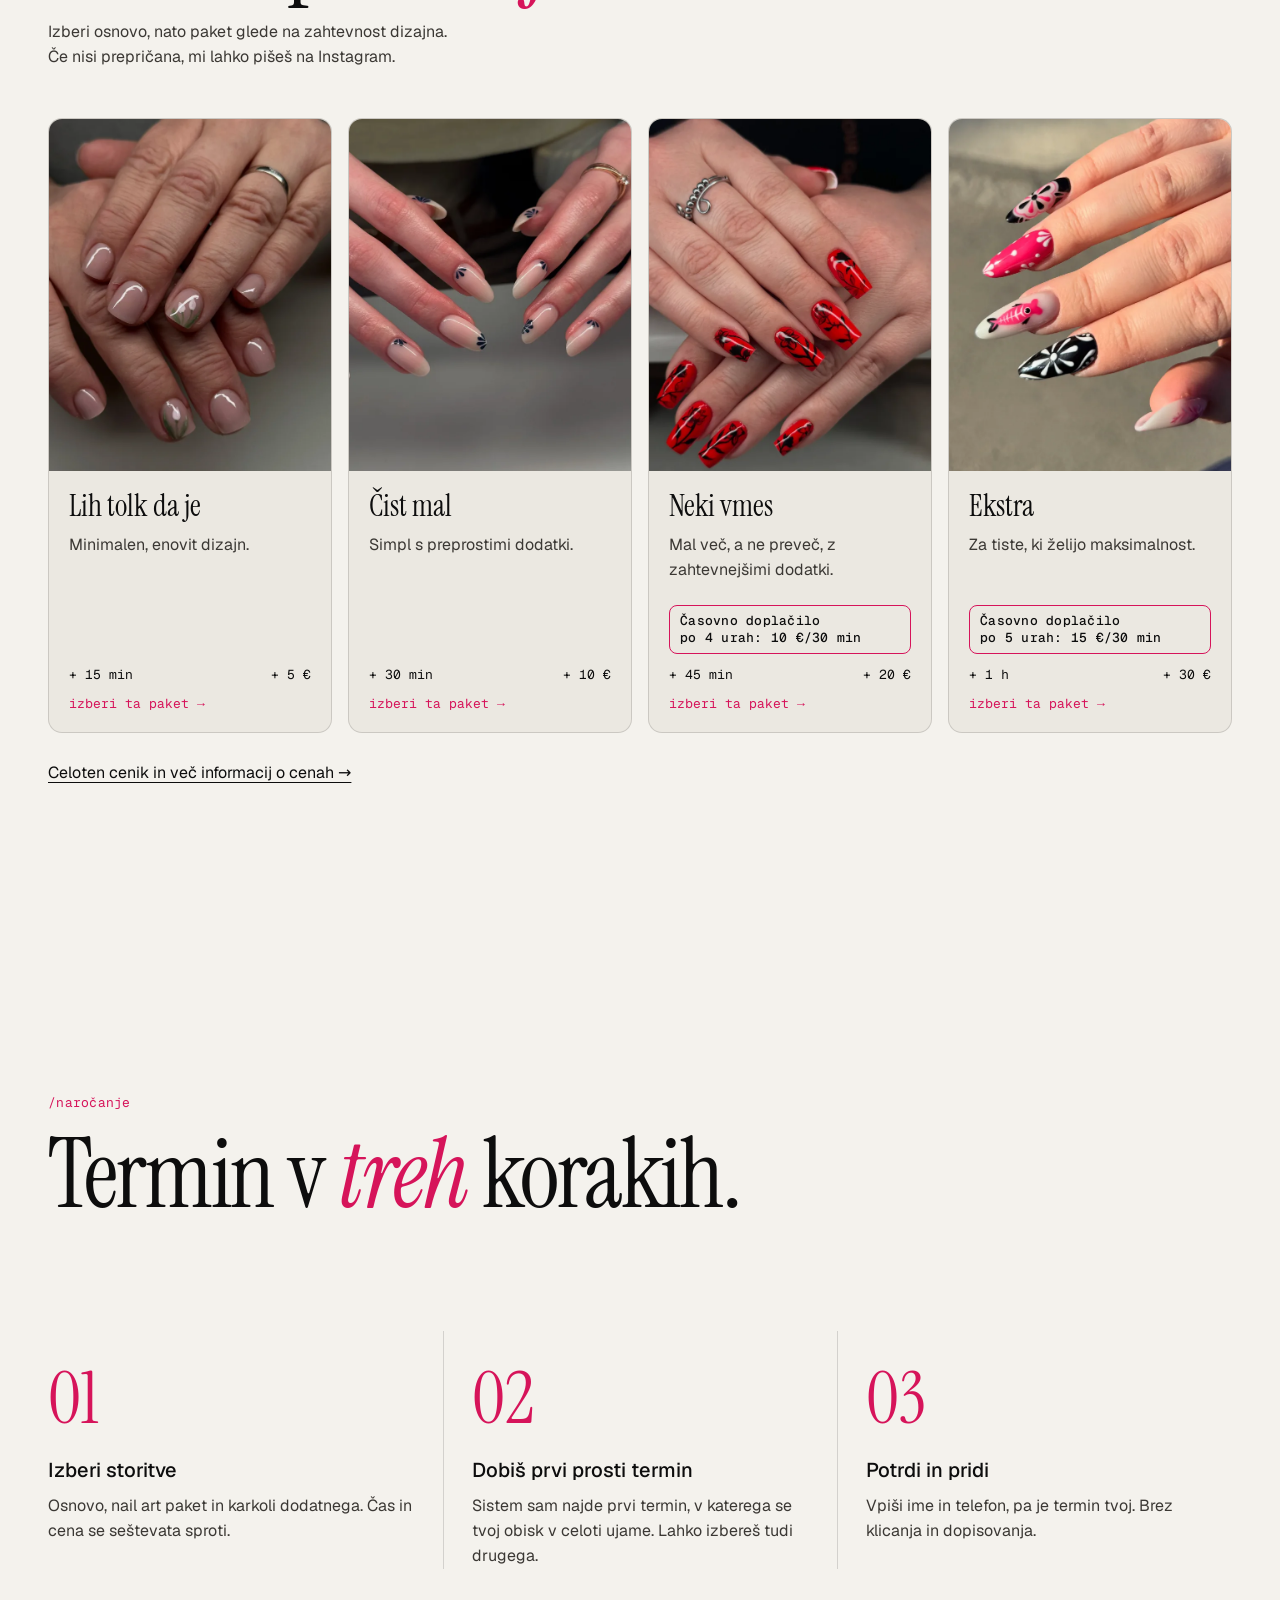
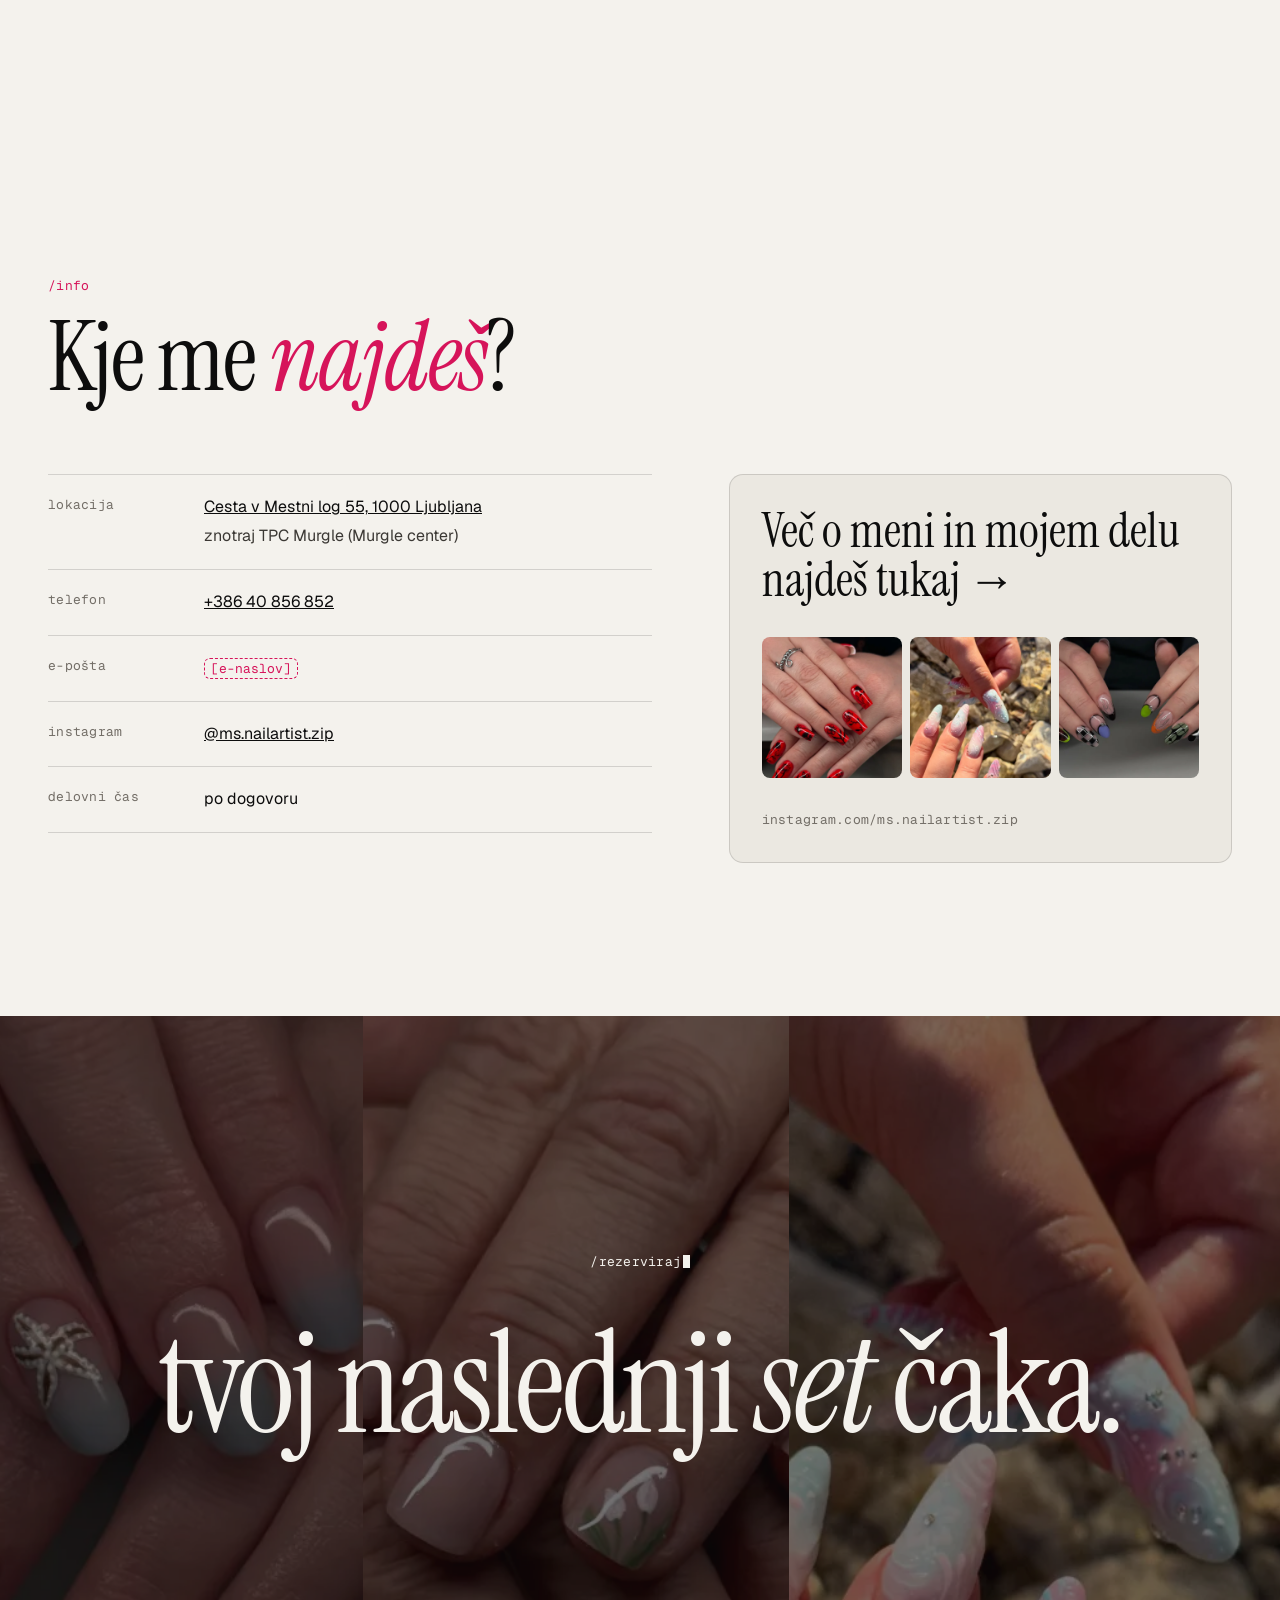
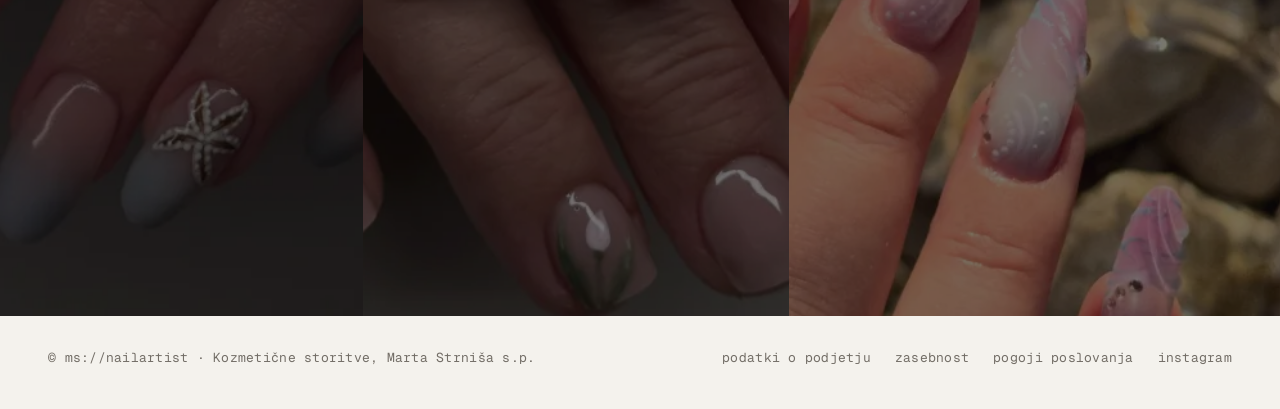
==== commit d2691741: "Revert animated ms:// header logo Co-Authored-By: Claude Sonnet 5.5 <noreply@anthropic.com> Claude-S" ====
--- a/index.html
+++ b/index.html
@@ -29,10 +29,7 @@
   </div>
 
   <header class="site-header">
-    <a class="logo" href="/" aria-label="ms://nailartist"><svg class="lg" xmlns="http://www.w3.org/2000/svg" viewBox="16 -20 2700 900" role="img" aria-label="ms://"><defs><path id="lgs" d="M1669 860C1609 839 1577 771 1599 710C1723 357 1907 2 1971 0C2020 41 1942 434 1818 787C1796 848 1729 881 1669 860ZM1680 632C1720 491 1777 357 1835 261C1786 379 1742 499 1698 638C1686 658 1677 655 1680 632Z"/><path id="lgn" d="M2520 750V250Q2520 120 2605 120Q2690 120 2690 250V750Z"/><clipPath id="lgc"><use href="#lgs"/><use href="#lgs" x="382"/><use href="#lgn"/></clipPath></defs>
-<path class="i k a" d="M36 750V218H124L128 338L117 335Q127 274 157 240Q186 206 231 206Q279 206 303 240Q328 274 334 341H323Q332 277 364 241Q396 206 444 206Q507 206 535 249Q564 293 564 391V750H466V408Q466 344 452 319Q439 294 411 294Q393 294 379 306Q364 318 356 344Q348 369 348 410V750H252V408Q252 346 240 320Q227 294 198 294Q179 294 165 306Q151 318 143 344Q134 369 134 410V750Z"/><path class="i k b" d="M888 762Q817 762 766 738Q715 714 687 673Q659 633 655 583L758 577Q766 620 798 646Q830 671 889 671Q944 671 973 656Q1002 641 1002 609Q1002 589 992 576Q982 562 954 553Q927 543 874 533Q795 518 750 497Q706 477 687 445Q668 414 668 369Q668 323 691 286Q715 249 761 228Q807 206 875 206Q946 206 992 230Q1038 255 1064 294Q1090 333 1097 379L994 385Q988 359 973 340Q958 320 933 309Q908 297 875 297Q822 297 797 318Q772 339 772 369Q772 393 784 408Q796 422 824 432Q852 441 900 450Q981 463 1025 484Q1069 504 1087 534Q1105 564 1105 608Q1105 656 1078 691Q1050 725 1002 743Q953 762 888 762Z"/><path class="p k c" d="M1322 750V618H1458V750ZM1322 371V239H1458V371Z"/><use class="p k d" href="#lgs" fill-rule="evenodd"/><use class="p k e" href="#lgs" x="382" fill-rule="evenodd"/>
-<g class="cur"><g class="nail"><use class="p" href="#lgn"/><path d="M2543 750A62 62 0 0 1 2667 750Z" fill="#fff" fill-opacity=".5"/></g></g>
-<rect class="gl" clip-path="url(#lgc)" x="0" y="-20" width="130" height="900" fill="#fff" fill-opacity=".6"/></svg></a>
+    <a class="logo" href="/">ms<span>://</span></a>
     <nav class="nav" aria-label="Glavna navigacija">
       <a href="#delo">/delo</a>
       <a href="#paketi">/paketi</a>
--- a/styles.css
+++ b/styles.css
@@ -253,19 +253,3 @@
 }
 [data-theme='light'] .svc .meta { color: var(--ink); }
 [data-theme='light'] .sum-list .x { font: 18px/1 system-ui, sans-serif; }
-
-
-/* header logo */
-.logo .lg { display: block; height: 30px; width: auto; overflow: visible; }
-.lg .i{fill:var(--ink)}.lg .p{fill:var(--pink)}
-
-.lg .k{animation:lg-strike .2s cubic-bezier(.3,0,.2,1) backwards}
-.lg .a{animation-delay:.5s}.lg .b{animation-delay:.9s}.lg .c{animation-delay:1.3s}.lg .d{animation-delay:1.7s}.lg .e{animation-delay:2.1s}
-.lg .cur{animation:lg-hop 2.5s steps(1,end) both}
-.lg .nail{animation:lg-blink 1.1s steps(1,end) 2.5s infinite}
-.lg .gl{animation:lg-gloss 6s ease-in-out 3.2s infinite;transform:translateX(-500px) skewX(-20deg)}
-@keyframes lg-strike{from{opacity:0;transform:translateY(-34px)}55%{opacity:1;transform:translateY(8px)}to{transform:none}}
-@keyframes lg-hop{0%{transform:translateX(-2484px)}20%{transform:translateX(-1865px)}36%{transform:translateX(-1248px)}52%{transform:translateX(-940px)}68%{transform:translateX(-558px)}84%,100%{transform:none}}
-@keyframes lg-blink{50%{opacity:.12}}
-@keyframes lg-gloss{0%{transform:translateX(-500px) skewX(-20deg)}22%,100%{transform:translateX(2900px) skewX(-20deg)}}
-
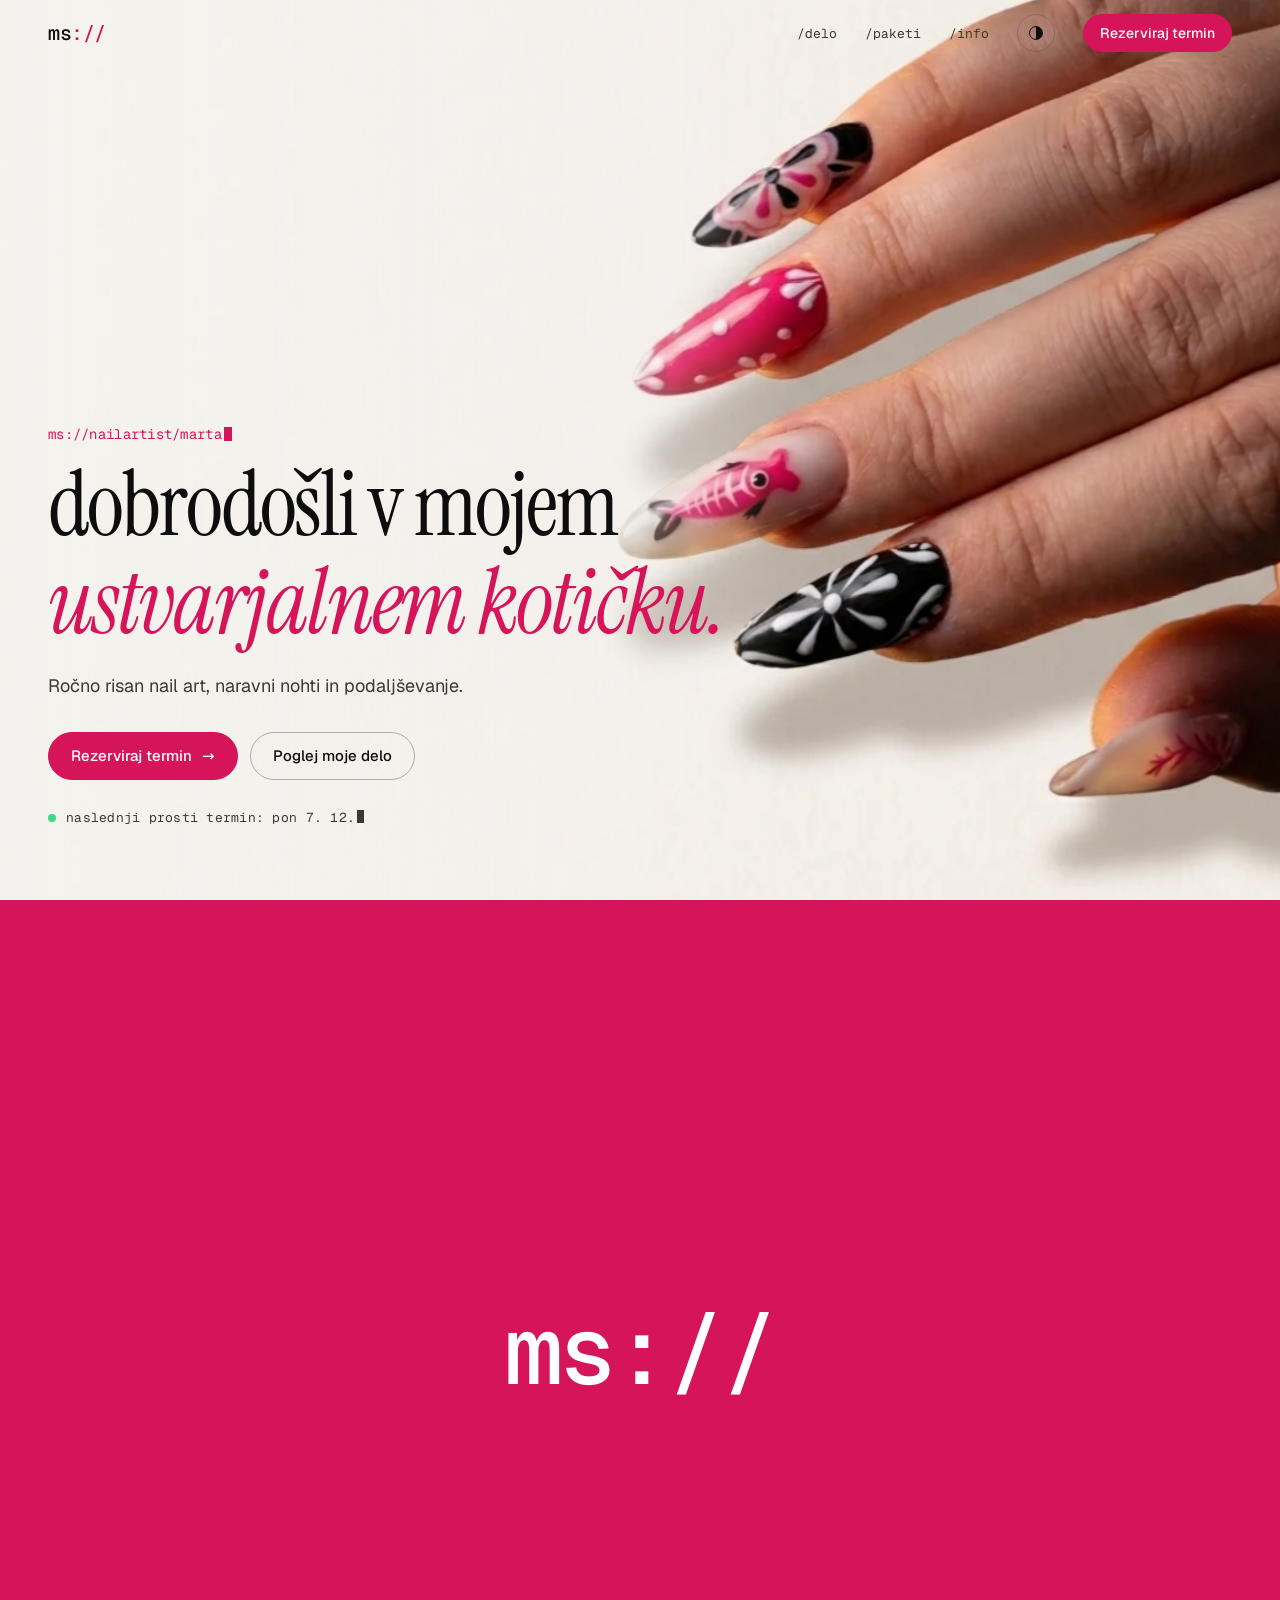
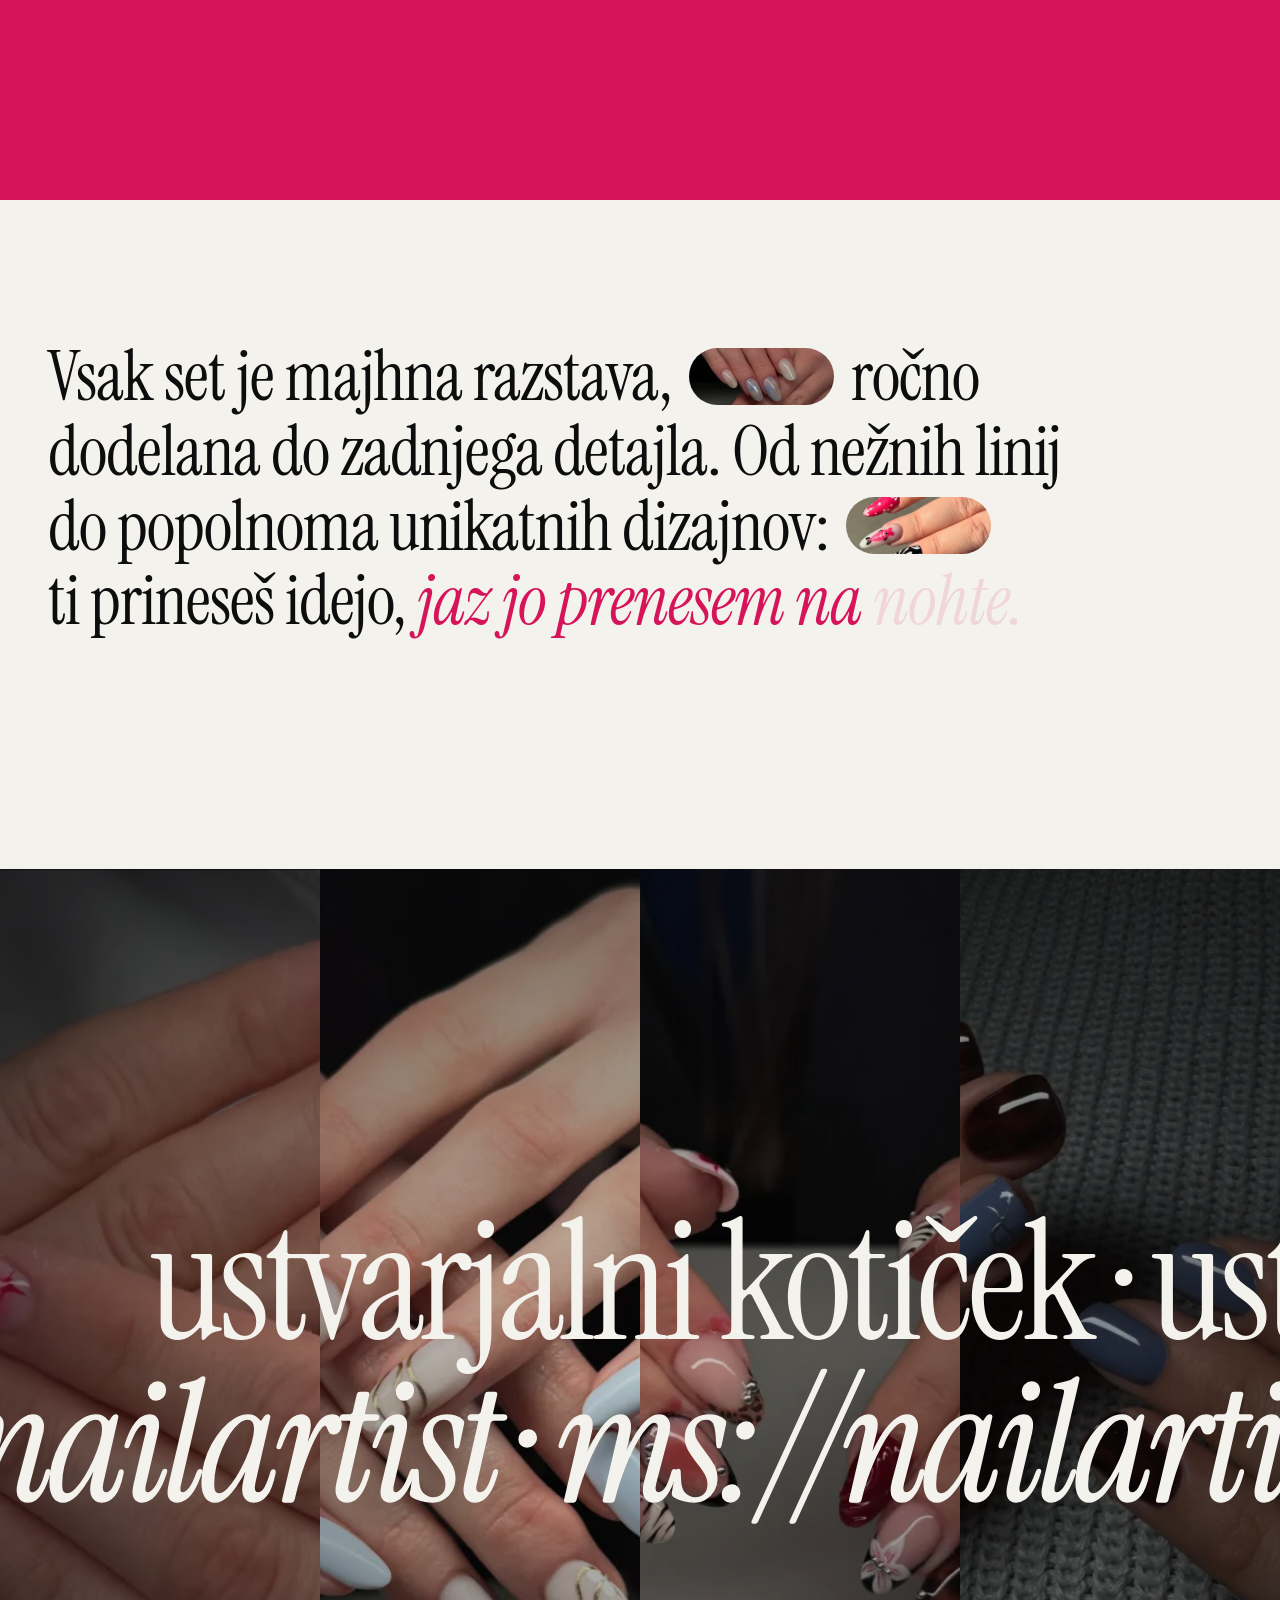
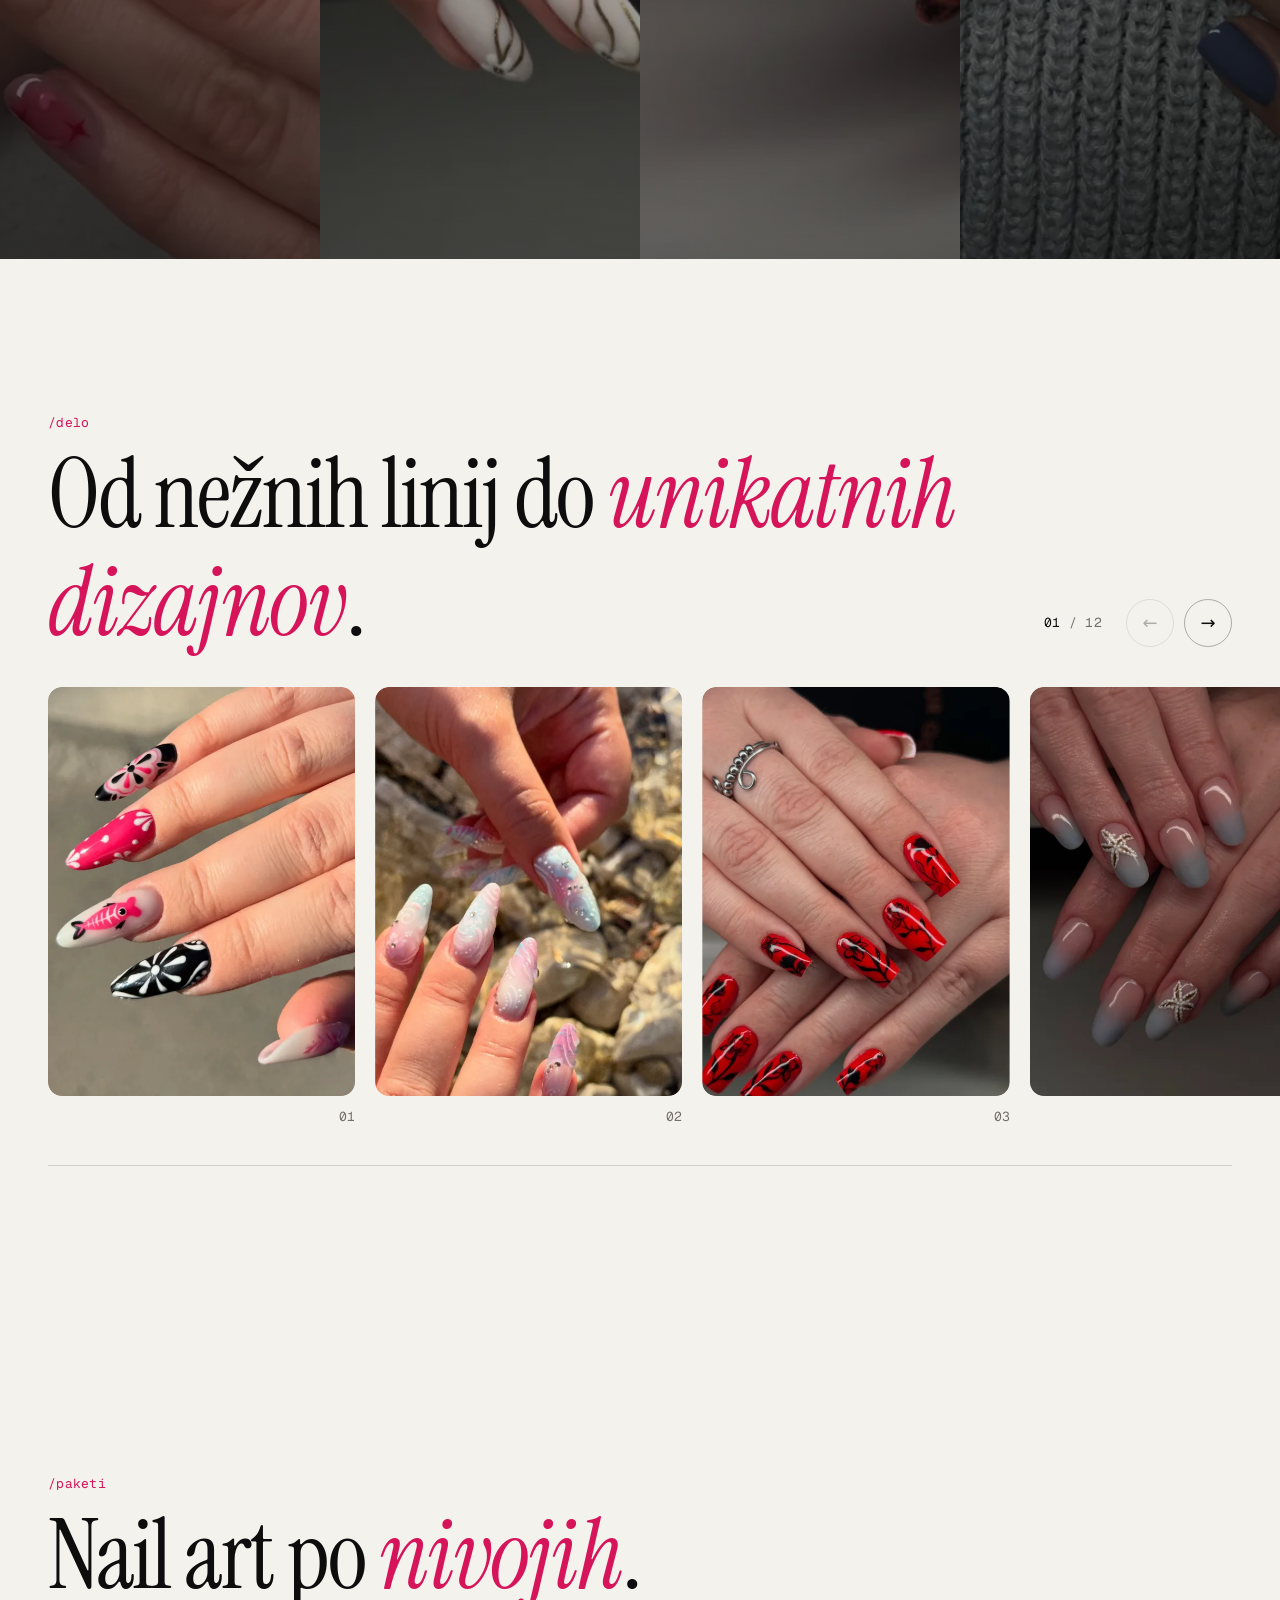
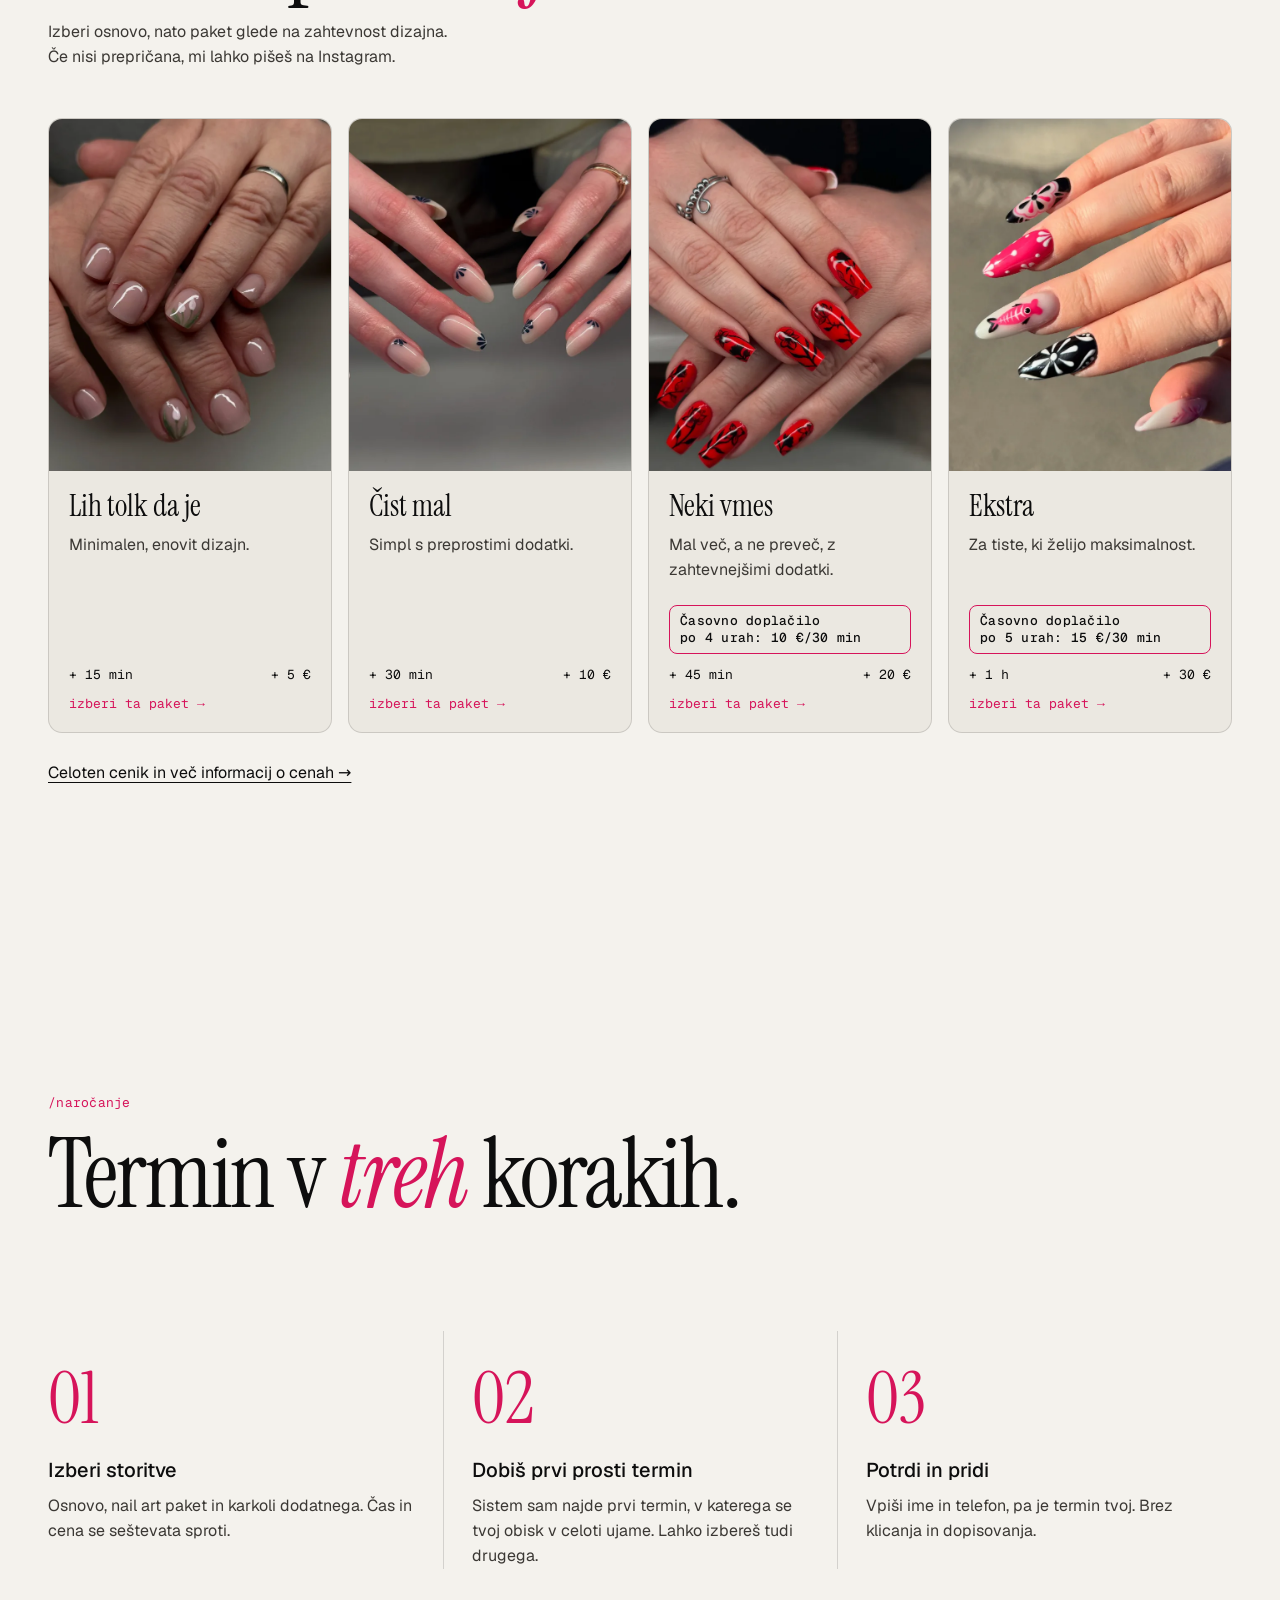
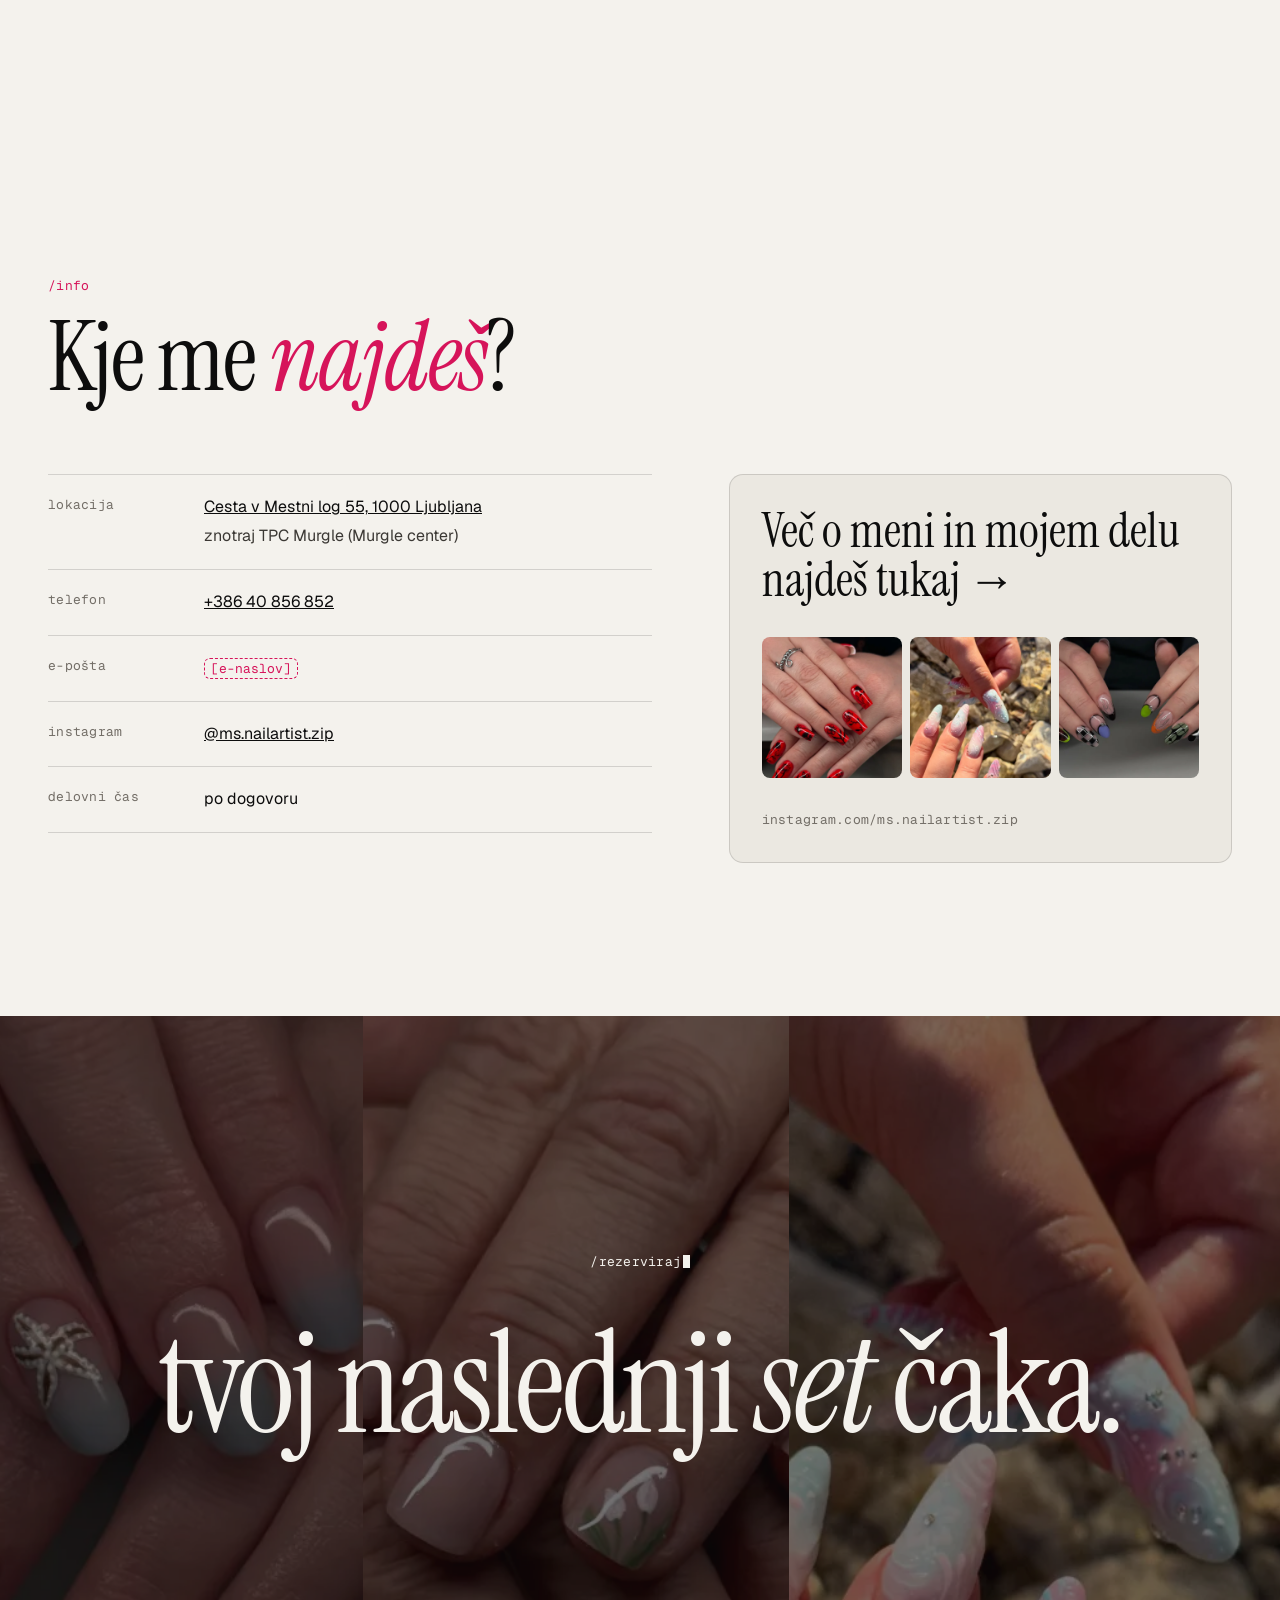
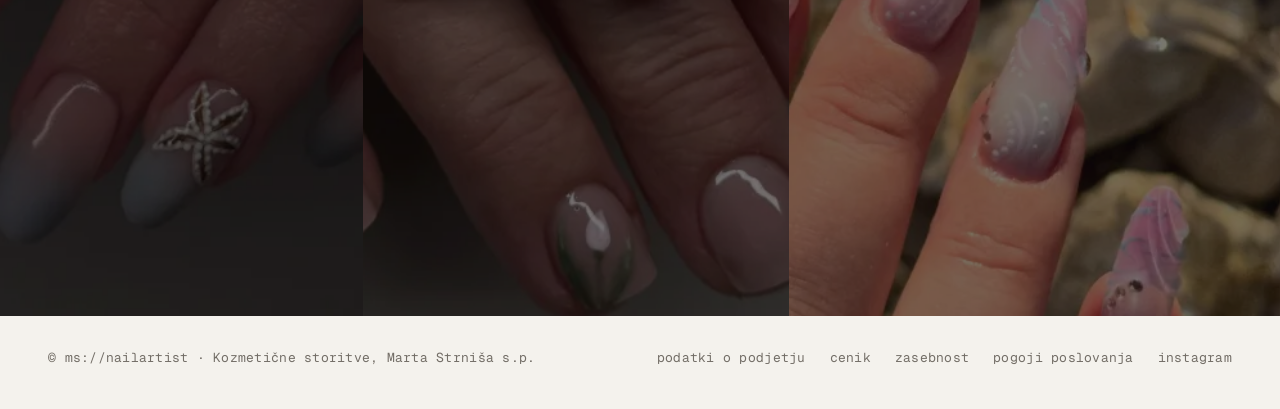
==== commit 6f892515: "Preview: cenik and termin pages, inquiries, schedule-based booking times Co-Authored-By: Claude Opus" ====
--- a/index.html
+++ b/index.html
@@ -104,7 +104,7 @@
           <p class="levels-intro">Izberi osnovo, nato paket glede na zahtevnost dizajna. Če nisi prepričana, mi lahko pišeš na Instagram.</p>
         </div>
         <ol class="levels-list"></ol>
-        <p class="base-line"><a href="/narocanje.html">Celoten cenik in več informacij o cenah →</a></p>
+        <p class="base-line"><a href="/cenik.html">Celoten cenik in več informacij o cenah →</a></p>
       </div>
     </section>
 
@@ -164,6 +164,7 @@
     <span>© ms://nailartist · Kozmetične storitve, Marta Strniša s.p.</span>
     <nav aria-label="Noga">
       <a href="/pogoji.html#podjetje">podatki o podjetju</a>
+      <a href="/cenik.html">cenik</a>
       <a href="/zasebnost.html">zasebnost</a>
       <a href="/pogoji.html">pogoji poslovanja</a>
       <a href="https://www.instagram.com/ms.nailartist.zip/" target="_blank" rel="noopener">instagram</a>
--- a/styles.css
+++ b/styles.css
@@ -92,7 +92,7 @@
 footer { display: flex; flex-wrap: wrap; justify-content: space-between; gap: 16px; padding: 32px var(--gutter) 40px; color: var(--ink-3); }
 footer a { text-decoration: none; }
 footer a:hover { color: var(--ink); }
-footer nav { display: flex; gap: 24px; }
+footer nav { display: flex; flex-wrap: wrap; gap: 8px 24px; }
 
 /* booking */
 .book { padding: 104px var(--gutter) 120px; max-width: 1280px; margin: 0 auto; }
@@ -117,11 +117,18 @@
 .field .hint { margin: 6px 0 0; color: var(--ink-3); font-size: 13px; }
 .fees { list-style: none; margin: 12px 0 0; padding: 0; }
 .fees li { display: flex; justify-content: space-between; gap: 16px; padding: 12px 0; border-top: 1px solid var(--line); }
-.fees li .mono { white-space: nowrap; text-align: right; }
+.fees li > .mono { white-space: nowrap; text-align: right; }
+.fees .desc { display: block; margin-top: 2px; color: var(--ink-3); font-size: 14px; }
+.lead-actions { display: flex; flex-wrap: wrap; gap: 12px; margin: 32px 0 0; }
+.prose .first-slot { margin: 0 0 20px; display: grid; gap: 12px; }
+.prose .first-slot .when { margin: 0; }
+.prose .notice, .prose .error { margin: 24px 0; }
+.consent-check { display: flex; align-items: flex-start; gap: 10px; color: var(--ink-2); font-size: 14px; cursor: pointer; }
+.consent-check input { flex: 0 0 auto; width: 18px; height: 18px; margin-top: 2px; accent-color: var(--pink); }
 .price-note { margin: 40px 0 0; color: var(--ink-3); font-size: 12px; line-height: 1.6; }
 .svc-list { display: grid; gap: 8px; margin: 0; padding: 0; list-style: none; }
 .svc {
-  width: 100%; display: grid; grid-template-columns: 22px 1fr auto; align-items: center; gap: 16px;
+  width: 100%; display: grid; grid-template-columns: 22px minmax(0, 1fr) auto; align-items: center; gap: 16px;
   padding: 16px 18px; border-radius: 12px; border: 1px solid var(--line); background: var(--bg-2);
   text-align: left; cursor: pointer;
   transition: border-color 0.25s, background 0.25s, transform 0.2s var(--ease);
@@ -248,8 +255,9 @@
 /* the leader sits on the price's line (vertically centred); on phones there is no room, so it is dropped */
 [data-theme='light'] .svc .dots { display: block; align-self: center; position: relative; top: 5px; height: 0; border-bottom: 3px dotted var(--ink); }
 @media (max-width: 560px) {
-  [data-theme='light'] .svc { grid-template-columns: 22px 1fr auto; }
+  [data-theme='light'] .svc { grid-template-columns: 22px minmax(0, 1fr) auto; }
   [data-theme='light'] .svc .dots { display: none; }
 }
 [data-theme='light'] .svc .meta { color: var(--ink); }
 [data-theme='light'] .sum-list .x { font: 18px/1 system-ui, sans-serif; }
+
